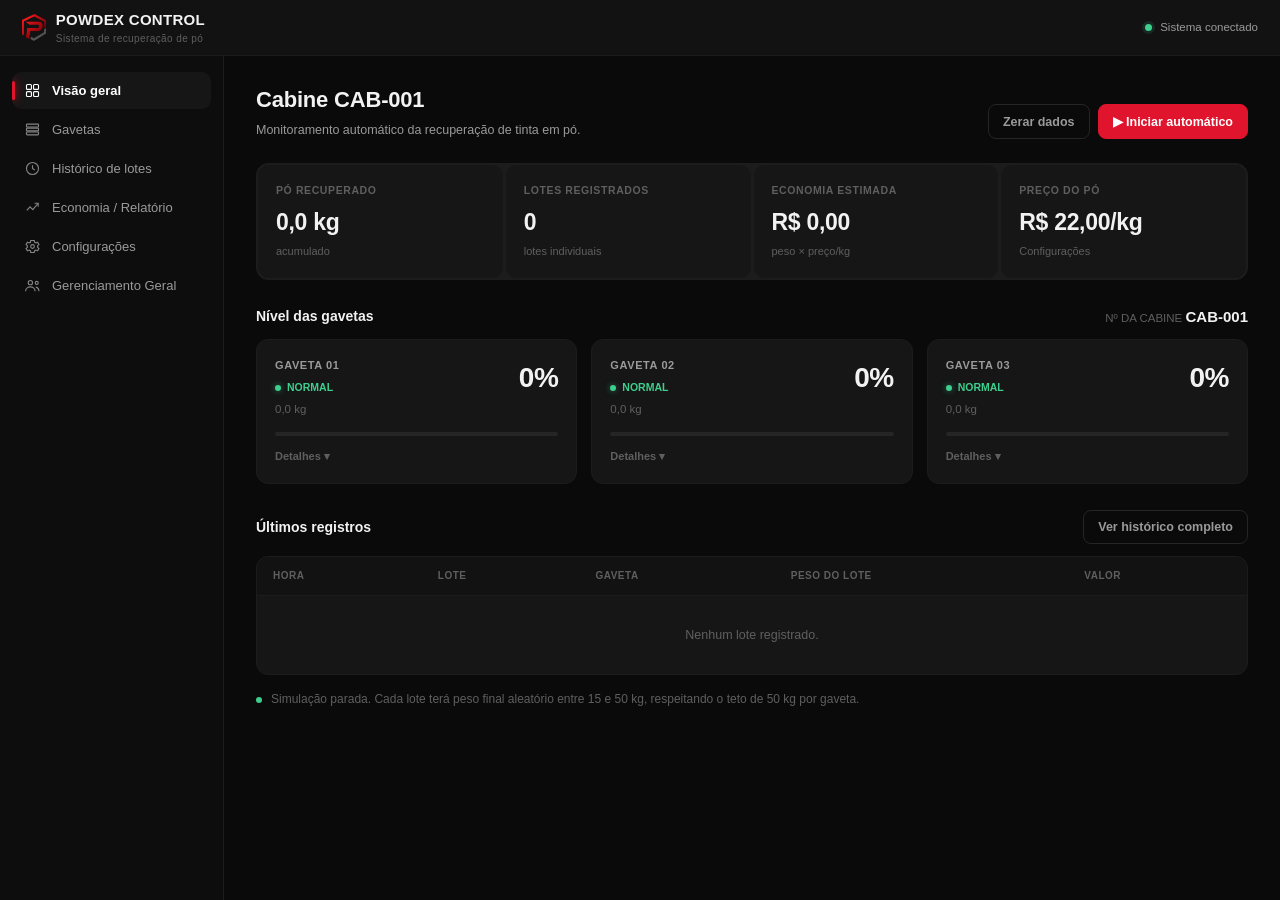
==== index.html @ 7887652e "index.html" ====
<!doctype html>
<html lang="pt-BR">
<head>
<meta charset="utf-8">
<meta name="viewport" content="width=device-width,initial-scale=1,maximum-scale=1">
<title>POWDEX CONTROL</title>
<link rel="icon" type="image/png" href="[data-uri]">
<style>
:root{
  --bg:#0a0a0a;
  --bg-elev:#121212;
  --surface:#161616;
  --surface-hover:#1e1e1e;
  --sidebar:#0d0d0d;
  --border:#252525;
  --border-soft:#1c1c1c;
  --text:#f2f2f2;
  --text-dim:#9a9a9a;
  --text-faint:#5f5f5f;
  --red:#e0142c;
  --red-soft:#3a1015;
  --green:#3ecf8e;
  --yellow:#d9a748;
  --radius:12px;
  --radius-sm:8px;
  --font:"Inter",-apple-system,BlinkMacSystemFont,"SF Pro Text","Segoe UI",Roboto,Arial,sans-serif;
}
*{box-sizing:border-box}
html{-webkit-text-size-adjust:100%}
body{margin:0;background:var(--bg);color:var(--text);font-family:var(--font);font-size:14px;line-height:1.45;-webkit-font-smoothing:antialiased}
.app{min-height:100vh}

/* Topbar */
.topbar{height:56px;background:var(--bg-elev);border-bottom:1px solid var(--border-soft);display:flex;align-items:center;justify-content:space-between;padding:0 22px;position:sticky;top:0;z-index:30}
.brandwrap{display:flex;align-items:center;gap:10px}
.hamburger{display:none;width:34px;height:34px;border-radius:8px;border:1px solid var(--border);background:transparent;color:var(--text-dim);align-items:center;justify-content:center;cursor:pointer;flex:none}
.hamburger svg{width:17px;height:17px}
.logo{height:27px;width:auto;display:block;flex:none}
.brand{font-weight:700;font-size:15px;letter-spacing:.3px;color:var(--text)}
.brand b{font-weight:800}
.brand small{display:block;font-size:10px;font-weight:500;color:var(--text-faint);letter-spacing:.4px;margin-top:1px}
.online{font-size:11.5px;color:var(--text-dim);display:flex;gap:8px;align-items:center}
.dot{width:7px;height:7px;background:var(--green);border-radius:50%;box-shadow:0 0 0 3px rgba(62,207,142,.12)}

/* Layout */
.layout{display:grid;grid-template-columns:224px 1fr;max-width:1520px;margin:auto;position:relative}
.sidebar{min-height:calc(100vh - 56px);background:var(--sidebar);border-right:1px solid var(--border-soft);padding:16px 12px;display:flex;flex-direction:column;gap:2px}
.navbtn{position:relative;overflow:hidden;display:flex;align-items:center;gap:11px;width:100%;border:0;background:none;text-align:left;color:var(--text-dim);padding:10px 12px;border-radius:9px;cursor:pointer;font-size:13px;font-weight:500;font-family:inherit;transition:background-color .18s ease,color .18s ease,box-shadow .25s ease}
.navbtn svg{width:17px;height:17px;flex:none;opacity:.85;transition:opacity .18s ease}
.navbtn:hover{background:var(--surface);color:var(--text);box-shadow:inset 0 0 0 1px rgba(255,255,255,.04)}
.navbtn:hover svg{opacity:1}
.navbtn:active{transform:scale(.985)}
.navbtn.active{background:var(--surface);color:#fff;font-weight:650}
.navbtn.active svg{opacity:1}
.navbtn.active::before{content:"";position:absolute;left:0;top:9px;bottom:9px;width:3px;border-radius:2px;background:var(--red);box-shadow:0 0 8px 1px rgba(224,20,44,.6);animation:navLineIn .25s ease}
@keyframes navLineIn{from{transform:scaleY(0);opacity:0}to{transform:scaleY(1);opacity:1}}
.navlabel{white-space:nowrap}
.sidebar-backdrop{display:none;position:fixed;inset:0;background:rgba(0,0,0,.55);z-index:24}

.main{padding:28px 32px 60px;min-width:0}
.page{display:none}
.page.active{display:block;animation:pageIn .22s ease}
@keyframes pageIn{from{opacity:0;transform:translateY(5px)}to{opacity:1;transform:translateY(0)}}
@media(prefers-reduced-motion:reduce){.page.active{animation:none}}

/* Page head */
.head{display:flex;justify-content:space-between;align-items:flex-end;gap:16px;margin-bottom:24px}
.head h1{margin:0;font-size:22px;font-weight:700;letter-spacing:-.2px}
.head p{margin:5px 0 0;color:var(--text-dim);font-size:12.5px}
.actions{display:flex;gap:8px;flex:none}
.btn{position:relative;overflow:hidden;border:1px solid var(--border);background:transparent;border-radius:8px;padding:9px 14px;cursor:pointer;font-weight:600;font-size:12.5px;color:var(--text-dim);font-family:inherit;transition:border-color .18s ease,color .18s ease,background .18s ease,box-shadow .25s ease,transform .12s ease}
.btn:hover{border-color:#3a3a3a;color:var(--text);background:var(--surface-hover);box-shadow:0 0 0 1px rgba(255,255,255,.05),0 4px 16px -6px rgba(0,0,0,.5)}
.btn:active{transform:scale(.965)}
.btn.primary{background:var(--red);border-color:var(--red);color:#fff}
.btn.primary:hover{background:#c81127;border-color:#c81127;box-shadow:0 0 0 1px rgba(224,20,44,.3),0 0 24px -6px rgba(224,20,44,.65)}
.btn.primary:active{box-shadow:0 0 0 1px rgba(224,20,44,.4),0 0 14px -4px rgba(224,20,44,.8)}
.btn.red{background:transparent;border-color:var(--red);color:var(--red)}
.btn.red:hover{background:var(--red-soft);box-shadow:0 0 0 1px rgba(224,20,44,.25),0 0 20px -8px rgba(224,20,44,.5)}
.btn.green{border-color:var(--border);color:var(--text-dim)}
.ripple{position:absolute;border-radius:50%;background:currentColor;opacity:.16;transform:scale(0);animation:rippleAnim .55s ease-out forwards;pointer-events:none}
@keyframes rippleAnim{to{transform:scale(2.8);opacity:0}}
@media(prefers-reduced-motion:reduce){.ripple{display:none}.btn,.navbtn{transition:none}}

/* KPI grid */
.grid{display:grid;grid-template-columns:repeat(4,1fr);gap:1px;background:var(--border-soft);border:1px solid var(--border-soft);border-radius:var(--radius);overflow:hidden}
.card{background:var(--surface)}
.kpi{padding:18px 20px}
.kpi .label{font-size:10.5px;text-transform:uppercase;letter-spacing:.6px;font-weight:650;color:var(--text-faint)}
.kpi .value{font-size:23px;font-weight:700;margin-top:8px;letter-spacing:-.3px}
.kpi .small{font-size:11px;color:var(--text-faint);margin-top:4px}

.card{border:1px solid var(--border-soft);border-radius:var(--radius);padding:18px}

.section{margin-top:26px}
.section-title{display:flex;justify-content:space-between;align-items:center;margin-bottom:12px;gap:10px}
.section-title h2{margin:0;font-size:14px;font-weight:650;color:var(--text)}
.badge{font-size:10px;padding:4px 9px;border-radius:20px;font-weight:650;border:1px solid var(--border);color:var(--text-dim);letter-spacing:.3px}
.badge.warn{border-color:rgba(217,167,72,.35);color:var(--yellow)}
.badge.red{border-color:rgba(224,20,44,.4);color:var(--red)}

/* Drawers */
.drawers{display:grid;grid-template-columns:repeat(3,1fr);gap:14px}
.drawer{padding:18px;cursor:default}
.drawer .top{display:flex;justify-content:space-between;align-items:flex-start}
.drawer-id{font-weight:650;color:var(--text-dim);font-size:11px;letter-spacing:.6px;text-transform:uppercase}
.drawer-status{font-size:10.5px;font-weight:650;margin-top:6px;display:flex;align-items:center;gap:6px;transition:color .5s ease}
.drawer-status .sdot{width:6px;height:6px;border-radius:50%;transition:background-color .5s ease,box-shadow .5s ease}
.normal{color:var(--green)}.normal .sdot{background:var(--green);box-shadow:0 0 6px 0 rgba(62,207,142,.5)}
.attention{color:var(--yellow)}.attention .sdot{background:var(--yellow);box-shadow:0 0 6px 0 rgba(217,167,72,.5)}
.full{color:var(--red)}.full .sdot{background:var(--red);box-shadow:0 0 6px 0 rgba(224,20,44,.5)}
.percent{font-weight:700;font-size:28px;letter-spacing:-.5px;transition:color .5s ease}
.weightline{font-size:11.5px;color:var(--text-faint);margin-top:2px}
.bar{height:4px;background:var(--border);border-radius:99px;overflow:hidden;margin:14px 0 2px}
.fill{height:100%;border-radius:99px;transition:width 1.05s cubic-bezier(.22,1,.36,1),background-color .6s ease}
.fill.normal{background:var(--green)}.fill.attention{background:var(--yellow)}.fill.full{background:var(--red)}
.drawer-toggle{margin-top:12px;background:none;border:0;color:var(--text-faint);font-size:11px;font-weight:600;cursor:pointer;padding:0;font-family:inherit}
.drawer-toggle:hover{color:var(--text-dim)}
.meta{display:grid;grid-template-columns:1fr 1fr;gap:12px;border-top:1px solid var(--border-soft);padding-top:13px;margin-top:13px}
.drawer:not(.detail) .meta{display:none}
.drawer:not(.detail).expanded .meta{display:grid}
.drawer.detail .drawer-toggle{display:none}
.meta small{font-size:10px;text-transform:uppercase;letter-spacing:.4px;color:var(--text-faint)}
.meta b{display:block;font-size:13px;margin-top:4px;font-weight:600;color:var(--text)}
.lot{font-family:ui-monospace,SFMono-Regular,Menlo,monospace;color:var(--text-dim);font-size:11px}

/* Table */
.table-card{padding:0;overflow:hidden}
.table-wrap{overflow:auto}
table{width:100%;border-collapse:collapse;font-size:12.5px}
th,td{text-align:left;padding:12px 16px;border-bottom:1px solid var(--border-soft);white-space:nowrap}
th{background:var(--bg-elev);color:var(--text-faint);font-size:10px;text-transform:uppercase;letter-spacing:.5px;font-weight:650}
tr:last-child td{border-bottom:0}
tbody tr:hover td{background:var(--surface-hover)}
.empty{text-align:center;color:var(--text-faint);padding:30px}
tbody.table-refresh{animation:tableFade .3s ease}
@keyframes tableFade{from{opacity:.35}to{opacity:1}}
@media(prefers-reduced-motion:reduce){tbody.table-refresh{animation:none}}

/* Forms */
.formgrid{display:grid;grid-template-columns:repeat(2,1fr);gap:14px}
.field label{display:block;font-size:10.5px;text-transform:uppercase;letter-spacing:.4px;font-weight:650;color:var(--text-faint)}
.field input,.field select{width:100%;margin-top:7px;border:1px solid var(--border);border-radius:8px;padding:10px 12px;background:var(--bg-elev);color:var(--text);outline:none;font-family:inherit;font-size:13px}
.field input:disabled{color:var(--text-faint)}
.field input:focus,.field select:focus{border-color:#4a4a4a}
.help{font-size:12px;color:var(--text-dim);line-height:1.6}

.fieldgroup{margin-bottom:22px}
.fieldgroup:last-child{margin-bottom:0}
.fieldgroup-title{font-size:10.5px;text-transform:uppercase;letter-spacing:.6px;font-weight:700;color:var(--text-faint);margin-bottom:12px}

.reportgrid{display:grid;grid-template-columns:1fr 1fr;gap:14px}
.report-big{font-size:30px;font-weight:750;color:var(--text);margin:6px 0;letter-spacing:-.5px}
.report-label{font-size:10.5px;text-transform:uppercase;letter-spacing:.5px;color:var(--text-faint);font-weight:650}
.report-row{display:flex;justify-content:space-between;padding:10px 0;border-bottom:1px solid var(--border-soft);font-size:12.5px;color:var(--text-dim)}
.report-row:last-child{border-bottom:0}
.report-row strong{font-size:13px;color:var(--text);font-weight:600}

.live{margin-top:16px;display:flex;gap:9px;align-items:center;font-size:12px;color:var(--text-faint)}
.pulse{width:6px;height:6px;border-radius:50%;background:var(--green);animation:pulse 1.1s infinite;flex:none}
@keyframes pulse{50%{opacity:.3;transform:scale(.7)}}
.note{font-size:11.5px;color:var(--text-faint);margin-top:14px;line-height:1.6}
.cabinfo{font-size:11.5px;color:var(--text-faint)}
.cabinfo b{font-size:15px;color:var(--text);font-weight:650}

.toast{position:fixed;right:20px;bottom:20px;background:var(--surface);border:1px solid var(--border);border-left:3px solid var(--red);color:var(--text);padding:12px 16px;border-radius:9px;font-size:12.5px;box-shadow:0 8px 30px rgba(0,0,0,.4);z-index:60;max-width:320px;opacity:0;transform:translateY(10px) scale(.97);pointer-events:none;transition:opacity .25s ease,transform .25s cubic-bezier(.22,1,.36,1)}
.toast.show{opacity:1;transform:translateY(0) scale(1);pointer-events:auto}

/* Responsive */
@media(max-width:1000px){
  .layout{grid-template-columns:0 1fr}
  .hamburger{display:flex}
  .sidebar{position:fixed;top:56px;left:0;bottom:0;width:224px;transform:translateX(-100%);transition:transform .22s ease;z-index:25;box-shadow:0 0 40px rgba(0,0,0,.5)}
  body.sidebar-expanded .sidebar{transform:translateX(0)}
  body.sidebar-expanded .sidebar-backdrop{display:block}
  .grid{grid-template-columns:repeat(2,1fr)}
  .drawers,.reportgrid{grid-template-columns:1fr}
  .formgrid{grid-template-columns:1fr}
}
@media(max-width:600px){
  .topbar{padding:0 14px}
  .online{display:none}
  .main{padding:18px 16px 48px}
  .head{flex-direction:column;align-items:flex-start;gap:10px}
  .actions{width:100%}
  .actions .btn{flex:1}
  th,td{padding:10px 12px}
}
</style>
</head>
<body>
<div class="app">
<header class="topbar">
  <div class="brandwrap">
    <button class="hamburger" onclick="document.body.classList.toggle('sidebar-expanded')" aria-label="Menu">
      <svg viewBox="0 0 24 24" fill="none" stroke="currentColor" stroke-width="1.8" stroke-linecap="round"><path d="M3 6h18M3 12h18M3 18h18"/></svg>
    </button>
    <img class="logo" src="[data-uri]" alt="POWDEX">
    <div class="brand"><b>POWDEX</b> CONTROL<small>Sistema de recuperação de pó</small></div>
  </div>
  <div class="online"><span class="dot"></span>Sistema conectado</div>
</header>
<div class="layout">
<div class="sidebar-backdrop" onclick="document.body.classList.remove('sidebar-expanded')"></div>
<aside class="sidebar">
<button class="navbtn active" data-page="overview"><svg viewBox="0 0 24 24" fill="none" stroke="currentColor" stroke-width="1.6"><rect x="3.5" y="3.5" width="7" height="7" rx="1.4"/><rect x="13.5" y="3.5" width="7" height="7" rx="1.4"/><rect x="3.5" y="13.5" width="7" height="7" rx="1.4"/><rect x="13.5" y="13.5" width="7" height="7" rx="1.4"/></svg><span class="navlabel">Visão geral</span></button>
<button class="navbtn" data-page="drawers"><svg viewBox="0 0 24 24" fill="none" stroke="currentColor" stroke-width="1.6"><rect x="3.5" y="4.5" width="17" height="4" rx="1"/><rect x="3.5" y="10" width="17" height="4" rx="1"/><rect x="3.5" y="15.5" width="17" height="4" rx="1"/></svg><span class="navlabel">Gavetas</span></button>
<button class="navbtn" data-page="history"><svg viewBox="0 0 24 24" fill="none" stroke="currentColor" stroke-width="1.6"><circle cx="12" cy="12" r="8.5"/><path d="M12 7.5V12l3.2 2"/></svg><span class="navlabel">Histórico de lotes</span></button>
<button class="navbtn" data-page="economy"><svg viewBox="0 0 24 24" fill="none" stroke="currentColor" stroke-width="1.6"><path d="M4 16l4.5-5 4 4L20 6"/><path d="M15 6h5v5"/></svg><span class="navlabel">Economia / Relatório</span></button>
<button class="navbtn" data-page="settings"><svg viewBox="0 0 24 24" fill="none" stroke="currentColor" stroke-width="1.6"><circle cx="12" cy="12" r="2.6"/><path d="M19.2 13.2a7.2 7.2 0 000-2.4l1.9-1.4-1.9-3.3-2.3.9a7.4 7.4 0 00-2.1-1.2L14.5 3.5h-5l-.3 2.3a7.4 7.4 0 00-2.1 1.2l-2.3-.9-1.9 3.3 1.9 1.4a7.2 7.2 0 000 2.4l-1.9 1.4 1.9 3.3 2.3-.9c.6.5 1.3.9 2.1 1.2l.3 2.3h5l.3-2.3c.8-.3 1.5-.7 2.1-1.2l2.3.9 1.9-3.3z"/></svg><span class="navlabel">Configurações</span></button>
<button class="navbtn" data-page="management"><svg viewBox="0 0 24 24" fill="none" stroke="currentColor" stroke-width="1.6"><circle cx="9" cy="8" r="3"/><path d="M2.3 20c0-3.4 3-6 6.7-6s6.7 2.6 6.7 6"/><circle cx="18" cy="8.3" r="2.1"/><path d="M16.7 14.3c2.5.5 4.3 2.6 4.3 5.7"/></svg><span class="navlabel">Gerenciamento Geral</span></button>
</aside>
<main class="main">

<section id="overview" class="page active">
<div class="head"><div><h1>Cabine <span id="cabineTitle">CAB-001</span></h1><p>Monitoramento automático da recuperação de tinta em pó.</p></div><div class="actions"><button class="btn" id="resetBtn">Zerar dados</button><button class="btn primary" id="runBtn">▶ Iniciar automático</button></div></div>
<div class="grid">
<div class="card kpi"><div class="label">Pó recuperado</div><div class="value" id="kTotal">0,0 kg</div><div class="small">acumulado</div></div>
<div class="card kpi"><div class="label">Lotes registrados</div><div class="value" id="kLots">0</div><div class="small">lotes individuais</div></div>
<div class="card kpi"><div class="label">Economia estimada</div><div class="value" id="kMoney">R$ 0,00</div><div class="small">peso × preço/kg</div></div>
<div class="card kpi"><div class="label">Preço do pó</div><div class="value" id="kPrice">R$ 22,00/kg</div><div class="small">Configurações</div></div>
</div>
<div class="section"><div class="section-title"><h2>Nível das gavetas</h2><div class="cabinfo">Nº DA CABINE <b id="cabInfo">CAB-001</b></div></div><div id="overviewDrawers" class="drawers"></div></div>
<div class="section"><div class="section-title"><h2>Últimos registros</h2><button class="btn" onclick="showPage('history')">Ver histórico completo</button></div><div class="card table-card"><div class="table-wrap"><table><thead><tr><th>Hora</th><th>Lote</th><th>Gaveta</th><th>Peso do lote</th><th>Valor</th></tr></thead><tbody id="overviewHistory"></tbody></table></div></div></div>
<div class="live"><span class="pulse"></span><span id="liveText">Simulação parada. Cada lote terá peso final aleatório entre 15 e 50 kg, respeitando o teto de 50 kg por gaveta.</span></div>
</section>

<section id="drawers" class="page">
<div class="head"><div><h1>Gavetas</h1><p>Controle individual do peso, ocupação e último lote de cada gaveta.</p></div><button class="btn primary" id="manualBtn">+ Registrar lote manual</button></div>
<div id="fullDrawers" class="drawers"></div>
<div class="card section"><div class="section-title"><h2>Regra da simulação</h2><span class="badge">LIMITE 50 KG</span></div><p class="help">Quando o modo automático está ligado, cada gaveta recebe pequenas entradas de pó até atingir um peso final sorteado aleatoriamente entre <b>15 e 50 kg</b>. Ao atingir esse peso, o sistema fecha o lote, grava o peso real daquele lote, atribui um número único e reinicia a gaveta para uma nova coleta.</p></div>
</section>

<section id="history" class="page">
<div class="head"><div><h1>Histórico de lotes</h1><p>Registro individual de tudo que foi coletado.</p></div><div class="actions"><button class="btn green" id="csvBtn">⇩ Exportar CSV</button><button class="btn" id="clearHistory">Limpar histórico</button></div></div>
<div class="grid"><div class="card kpi"><div class="label">Peso total</div><div class="value" id="hKg">0 kg</div></div><div class="card kpi"><div class="label">Quantidade de lotes</div><div class="value" id="hLots">0</div></div><div class="card kpi"><div class="label">Peso médio/lote</div><div class="value" id="hAvg">0 kg</div></div><div class="card kpi"><div class="label">Valor recuperado</div><div class="value" id="hValue">R$ 0</div></div></div>
<div class="card table-card section"><div class="table-wrap"><table><thead><tr><th>Data/hora</th><th>Lote individual</th><th>Cabine</th><th>Gaveta</th><th>Peso</th><th>Preço/kg</th><th>Economia</th></tr></thead><tbody id="historyTable"></tbody></table></div></div>
</section>

<section id="economy" class="page">
<div class="head"><div><h1>Economia e relatório</h1><p>O sistema calcula automaticamente o valor do pó recuperado.</p></div><button class="btn green" id="reportCsv">⇩ Exportar relatório</button></div>
<div class="reportgrid">
<div class="card"><div class="report-label">Economia total estimada</div><div class="report-big" id="rMoney">R$ 0,00</div><div class="help">Cálculo: <b>kg recuperados × preço por kg</b>.</div></div>
<div class="card"><div class="report-label">Pó recuperado</div><div class="report-big" id="rKg">0,0 kg</div><div class="help">Preço utilizado: <b id="rPrice">R$ 22,00/kg</b></div></div>
</div>
<div class="card section"><div class="section-title"><h2>Resumo por gaveta</h2></div><div id="drawerReport"></div></div>
<div class="card section"><div class="section-title"><h2>Resumo geral</h2></div><div id="generalReport"></div></div>
</section>


<section id="management" class="page">
<div class="head">
  <div><h1>Gerenciamento Geral</h1><p>Acesso restrito à gerência — rastreabilidade de operadores, turnos, cabines e gavetas.</p></div>
  <div class="actions"><button class="btn" id="logoutManager">Sair do gerenciamento</button></div>
</div>

<div id="managerLogin" class="card" style="max-width:460px;margin:30px auto">
  <div class="section-title"><h2>Acesso da Gerência</h2><span class="badge">RESTRITO</span></div>
  <p class="help">Entre com as credenciais predefinidas para visualizar os dados gerenciais.</p>
  <div class="formgrid" style="margin-top:14px">
    <div class="field"><label>Usuário</label><input id="managerUser" value="GERENCIA"></div>
    <div class="field"><label>Senha</label><input id="managerPass" type="password" placeholder="Digite a senha"></div>
  </div>
  <button class="btn primary" id="managerLoginBtn" style="margin-top:14px;width:100%">Entrar</button>
  <div id="loginError" class="help" style="color:var(--red);margin-top:10px;display:none">Usuário ou senha incorretos.</div>
  <p class="note">Demonstração: usuário <b>GERENCIA</b> e senha <b>POWDEX2026</b>. Em uma implantação real, o login deverá ser validado por servidor.</p>
</div>

<div id="managerPanel" style="display:none">
  <div class="grid">
    <div class="card kpi"><div class="label">Cabines</div><div class="value" id="mCabines">1</div><div class="small">cadastrada(s)</div></div>
    <div class="card kpi"><div class="label">Gavetas monitoradas</div><div class="value">3</div><div class="small">CAB-001</div></div>
    <div class="card kpi"><div class="label">Operadores</div><div class="value" id="mOperators">0</div><div class="small">com registros</div></div>
    <div class="card kpi"><div class="label">Economia acumulada</div><div class="value" id="mEconomy">R$ 0,00</div><div class="small">histórico completo</div></div>
  </div>

  <div class="section reportgrid">
    <div class="card">
      <div class="section-title"><h2>Turno atual</h2><span class="badge" id="currentShiftBadge">—</span></div>
      <div class="report-row"><span>Operador responsável</span><strong id="currentOperator">Não informado</strong></div>
      <div class="report-row"><span>Horário do turno</span><strong id="currentShiftTime">—</strong></div>
      <div class="report-row"><span>Cabine</span><strong id="currentCabin">CAB-001</strong></div>
      <div class="report-row"><span>Gavetas</span><strong>01 / 02 / 03</strong></div>
      <div style="margin-top:14px" class="formgrid">
        <div class="field"><label>Operador do turno</label><input id="operatorInput" placeholder="Ex.: João"></div>
        <div class="field"><label>Turno</label><select id="shiftInput"><option value="1º Turno">1º Turno — 06:00–14:00</option><option value="2º Turno">2º Turno — 14:00–22:00</option><option value="3º Turno">3º Turno — 22:00–06:00</option></select></div>
      </div>
      <button class="btn primary" id="startShift" style="margin-top:14px">Abrir / atualizar turno</button>
    </div>

    <div class="card">
      <div class="section-title"><h2>Resumo por cabine</h2><span class="badge">TEMPO REAL</span></div>
      <div class="report-row"><span>CAB-001</span><strong id="cabWeight">0,0 kg</strong></div>
      <div class="report-row"><span>Lotes registrados</span><strong id="cabLots">0</strong></div>
      <div class="report-row"><span>Economia estimada</span><strong id="cabMoney">R$ 0,00</strong></div>
      <div class="report-row"><span>Último lote</span><strong class="lot" id="cabLastLot">—</strong></div>
    </div>
  </div>

  <div class="card section">
    <div class="section-title"><h2>Controle de turnos e rastreabilidade</h2><span class="badge">AUDITORIA</span></div>
    <div class="table-wrap"><table><thead><tr><th>Data</th><th>Turno</th><th>Operador</th><th>Cabine</th><th>Início</th><th>Fim</th><th>Kg no turno</th></tr></thead>
    <tbody id="shiftTable"></tbody></table></div>
  </div>

  <div class="card section">
    <div class="section-title"><h2>Rastreabilidade por lote</h2><span class="badge">LOTE → OPERADOR</span></div>
    <div class="table-wrap"><table><thead><tr><th>Lote</th><th>Data/hora</th><th>Cabine</th><th>Gaveta</th><th>Operador</th><th>Turno</th><th>Peso</th><th>Valor</th></tr></thead>
    <tbody id="traceTable"></tbody></table></div>
  </div>

  <div class="card section">
    <div class="section-title"><h2>Relatório de produtividade por operador</h2><button class="btn green" id="managerCsv">⇩ Exportar relatório</button></div>
    <div class="table-wrap"><table><thead><tr><th>Operador</th><th>Lotes</th><th>Kg recuperados</th><th>Economia</th></tr></thead>
    <tbody id="operatorTable"></tbody></table></div>
  </div>

  <div class="card section">
    <div class="section-title"><h2>Linha do tempo da operação</h2></div>
    <div id="timeline" class="help"></div>
  </div>
</div>
</section>

<section id="settings" class="page">
<div class="head"><div><h1>Configurações</h1><p>Parâmetros usados nos registros e nos cálculos.</p></div><button class="btn primary" id="saveSettings">Salvar configurações</button></div>
<div class="card">
  <div class="fieldgroup"><div class="fieldgroup-title">Cabine</div><div class="formgrid"><div class="field"><label>Número da cabine</label><input id="setCab" value="CAB-001"></div></div></div>
  <div class="fieldgroup"><div class="fieldgroup-title">Valores</div><div class="formgrid"><div class="field"><label>Preço do pó por kg (R$)</label><input id="setPrice" type="number" min="0" step=".01" value="22"></div></div></div>
  <div class="fieldgroup"><div class="fieldgroup-title">Limites do sistema</div><div class="formgrid"><div class="field"><label>Teto máximo da gaveta (kg)</label><input value="50" disabled></div><div class="field"><label>Faixa aleatória dos lotes</label><input value="15 a 50 kg" disabled></div></div></div>
  <p class="help" style="margin-top:6px">O teto de <b>50 kg</b> é fixo. A cada lote concluído, o peso final é sorteado entre <b>15 e 50 kg</b>. O preço/kg pode ser alterado a qualquer momento e o relatório passa a usar o novo valor.</p>
</div>
<div class="card section"><div class="section-title"><h2>Exemplo de cálculo</h2></div><div class="report-row"><span>Se uma gaveta tiver 37,5 kg</span><strong id="example">37,5 × R$ 22,00 = R$ 825,00</strong></div></div>
</section>

</main>
</div>
</div>
<div id="toast" class="toast"></div>

<script>
const KEY="powdex-control-v2";
const DEFAULT={cab:"CAB-001",price:22,max:50,seq:1,running:false,managerLogged:false,currentShift:null,shiftHistory:[],drawers:[
{id:1,weight:0,target:null,lots:0,total:0,lastLot:"—"},
{id:2,weight:0,target:null,lots:0,total:0,lastLot:"—"},
{id:3,weight:0,target:null,lots:0,total:0,lastLot:"—"}],history:[]};
let s=JSON.parse(localStorage.getItem(KEY)||"null")||structuredClone(DEFAULT);
s.currentShift=s.currentShift||null;s.shiftHistory=s.shiftHistory||[];s.managerLogged=false;
let timer=null;
function save(){localStorage.setItem(KEY,JSON.stringify(s))}
function fmt(n){return Number(n).toLocaleString("pt-BR",{minimumFractionDigits:1,maximumFractionDigits:1})}
function money(n){return Number(n).toLocaleString("pt-BR",{style:"currency",currency:"BRL"})}
function pad(n){return String(n).padStart(4,"0")}
function status(w){return w>=49.9?"CHEIA":w>=30?"ATENÇÃO":"NORMAL"}
function cls(st){return st==="NORMAL"?"normal":st==="ATENÇÃO"?"attention":"full"}
function card(d,detail){
 const st=status(d.weight), c=cls(st), pct=Math.min(100,d.weight/s.max*100);
 const meta=`<div class="meta"><div><small>PESO ATUAL</small><b>${fmt(d.weight)} kg / 50 kg</b></div><div><small>ÚLTIMO LOTE</small><b class="lot">${d.lastLot}</b></div><div><small>LOTES DA GAVETA</small><b>${d.lots}</b></div><div><small>TOTAL HISTÓRICO</small><b>${fmt(d.total)} kg</b></div></div>`;
 const toggle=detail?"":`<button class="drawer-toggle" onclick="this.closest('.drawer').classList.toggle('expanded')">Detalhes ▾</button>`;
 return `<div class="card drawer${detail?" detail":""}" data-id="${d.id}"><div class="top"><div><div class="drawer-id">GAVETA ${String(d.id).padStart(2,"0")}</div><div class="drawer-status ${c}"><span class="sdot"></span>${st}</div></div><div class="percent">${Math.round(pct)}%</div></div><div class="weightline">${fmt(d.weight)} kg</div><div class="bar"><div class="fill ${c}" style="width:${pct}%"></div></div>${toggle}${meta}</div>`
}
function renderDrawers(containerId,detail){
 const el=document.getElementById(containerId);
 if(el.children.length!==s.drawers.length){el.innerHTML=s.drawers.map(d=>card(d,detail)).join("");return}
 s.drawers.forEach(d=>{
  const wrap=el.querySelector(`.drawer[data-id="${d.id}"]`);
  if(!wrap)return;
  const st=status(d.weight), c=cls(st), pct=Math.min(100,d.weight/s.max*100);
  const statusEl=wrap.querySelector(".drawer-status");
  statusEl.className="drawer-status "+c;statusEl.innerHTML=`<span class="sdot"></span>${st}`;
  wrap.querySelector(".percent").textContent=Math.round(pct)+"%";
  wrap.querySelector(".weightline").textContent=fmt(d.weight)+" kg";
  const fillEl=wrap.querySelector(".fill");
  fillEl.className="fill "+c;fillEl.style.width=pct+"%";
  const metaBs=wrap.querySelectorAll(".meta b");
  if(metaBs.length===4){metaBs[0].textContent=fmt(d.weight)+" kg / 50 kg";metaBs[1].textContent=d.lastLot;metaBs[2].textContent=d.lots;metaBs[3].textContent=fmt(d.total)+" kg"}
 });
}
function refreshFade(el){if(!el)return;el.classList.remove("table-refresh");void el.offsetWidth;el.classList.add("table-refresh")}

function render(){
 document.getElementById("cabineTitle").textContent=s.cab;document.getElementById("cabInfo").textContent=s.cab;
 const total=s.history.reduce((a,x)=>a+x.kg,0), lots=s.history.length, value=total*s.price;
 document.getElementById("kTotal").textContent=fmt(total)+" kg";document.getElementById("kLots").textContent=lots;
 document.getElementById("kMoney").textContent=money(value);document.getElementById("kPrice").textContent=money(s.price)+"/kg";
 renderDrawers("overviewDrawers",false);renderDrawers("fullDrawers",true);
 document.getElementById("setCab").value=s.cab;document.getElementById("setPrice").value=s.price;
 const overviewHistoryEl=document.getElementById("overviewHistory");
 overviewHistoryEl.innerHTML=s.history.slice(0,8).map(x=>`<tr><td>${x.time}</td><td class="lot">${x.lot}</td><td>Gaveta ${String(x.drawer).padStart(2,"0")}</td><td><b>${fmt(x.kg)} kg</b></td><td>${money(x.kg*s.price)}</td></tr>`).join("")||`<tr><td colspan="5" class="empty">Nenhum lote registrado.</td></tr>`;
 refreshFade(overviewHistoryEl);
 const historyTableEl=document.getElementById("historyTable");
 historyTableEl.innerHTML=s.history.map(x=>`<tr><td>${x.time}</td><td class="lot">${x.lot}</td><td>${x.cab}</td><td>Gaveta ${String(x.drawer).padStart(2,"0")}</td><td><b>${fmt(x.kg)} kg</b></td><td>${money(s.price)}</td><td><b>${money(x.kg*s.price)}</b></td></tr>`).join("")||`<tr><td colspan="7" class="empty">Nenhum lote registrado.</td></tr>`;
 refreshFade(historyTableEl);
 document.getElementById("hKg").textContent=fmt(total)+" kg";document.getElementById("hLots").textContent=lots;
 document.getElementById("hAvg").textContent=fmt(lots?total/lots:0)+" kg";document.getElementById("hValue").textContent=money(value);
 document.getElementById("rMoney").textContent=money(value);document.getElementById("rKg").textContent=fmt(total)+" kg";document.getElementById("rPrice").textContent=money(s.price)+"/kg";
 document.getElementById("drawerReport").innerHTML=s.drawers.map(d=>`<div class="report-row"><span>Gaveta ${String(d.id).padStart(2,"0")} — ${d.lots} lote(s), ${fmt(d.total)} kg</span><strong>${money(d.total*s.price)}</strong></div>`).join("");
 document.getElementById("generalReport").innerHTML=`<div class="report-row"><span>Total de lotes registrados</span><strong>${lots}</strong></div><div class="report-row"><span>Peso total recuperado</span><strong>${fmt(total)} kg</strong></div><div class="report-row"><span>Preço atual por kg</span><strong>${money(s.price)}</strong></div><div class="report-row"><span><b>Economia total estimada</b></span><strong>${money(value)}</strong></div>`;
 document.getElementById("example").textContent=`37,5 × ${money(s.price)} = ${money(37.5*s.price)}`;
 document.getElementById("runBtn").textContent=s.running?"■ Parar automático":"▶ Iniciar automático";document.getElementById("runBtn").className=s.running?"btn red":"btn primary";
}

function managerRender(){
 const total=s.history.reduce((a,x)=>a+x.kg,0), value=total*s.price;
 const logged=!!s.managerLogged;
 document.getElementById("managerLogin").style.display=logged?"none":"block";
 document.getElementById("managerPanel").style.display=logged?"block":"none";
 if(!logged)return;
 const ops=[...new Set(s.history.map(x=>x.operator).filter(Boolean))];
 document.getElementById("mCabines").textContent=1;
 document.getElementById("mOperators").textContent=ops.length;
 document.getElementById("mEconomy").textContent=money(value);
 const sh=s.currentShift;
 document.getElementById("currentOperator").textContent=sh?.operator||"Não informado";
 document.getElementById("currentShiftBadge").textContent=sh?.shift||"SEM TURNO";
 document.getElementById("currentShiftTime").textContent=sh?.timeRange||"—";
 document.getElementById("currentCabin").textContent=s.cab;
 document.getElementById("operatorInput").value=sh?.operator||"";
 document.getElementById("shiftInput").value=sh?.shift||"1º Turno";
 document.getElementById("cabWeight").textContent=fmt(total)+" kg";
 document.getElementById("cabLots").textContent=s.history.length;
 document.getElementById("cabMoney").textContent=money(value);
 document.getElementById("cabLastLot").textContent=s.history[0]?.lot||"—";

 const shiftTableEl=document.getElementById("shiftTable");
 shiftTableEl.innerHTML=s.shiftHistory.slice().reverse().map(x=>`<tr><td>${x.date}</td><td>${x.shift}</td><td><b>${x.operator}</b></td><td>${x.cab}</td><td>${x.start}</td><td>${x.end||"Em andamento"}</td><td>${fmt(x.kg)} kg</td></tr>`).join("")||`<tr><td colspan="7" class="empty">Nenhum turno registrado.</td></tr>`;
 refreshFade(shiftTableEl);

 const traceTableEl=document.getElementById("traceTable");
 traceTableEl.innerHTML=s.history.map(x=>`<tr><td class="lot">${x.lot}</td><td>${x.time}</td><td>${x.cab}</td><td>Gaveta ${String(x.drawer).padStart(2,"0")}</td><td>${x.operator||"Não informado"}</td><td>${x.shift||"—"}</td><td>${fmt(x.kg)} kg</td><td>${money(x.kg*s.price)}</td></tr>`).join("")||`<tr><td colspan="8" class="empty">Nenhum lote registrado.</td></tr>`;
 refreshFade(traceTableEl);

 const map={};s.history.forEach(x=>{const op=x.operator||"Não informado";if(!map[op])map[op]={lots:0,kg:0};map[op].lots++;map[op].kg+=x.kg});
 const operatorTableEl=document.getElementById("operatorTable");
 operatorTableEl.innerHTML=Object.entries(map).sort((a,b)=>b[1].kg-a[1].kg).map(([op,v])=>`<tr><td><b>${op}</b></td><td>${v.lots}</td><td>${fmt(v.kg)} kg</td><td><b>${money(v.kg*s.price)}</b></td></tr>`).join("")||`<tr><td colspan="4" class="empty">Ainda não há produtividade registrada.</td></tr>`;
 refreshFade(operatorTableEl);

 const events=s.history.slice(0,20).map(x=>`<div style="padding:9px 0;border-bottom:1px solid var(--border-soft)"><b>${x.time}</b> — Lote <span class="lot">${x.lot}</span> fechado na Gaveta ${String(x.drawer).padStart(2,"0")}, ${fmt(x.kg)} kg, operador: <b>${x.operator||"Não informado"}</b>, ${x.shift||"sem turno"}.</div>`).join("");
 document.getElementById("timeline").innerHTML=events||"Nenhum evento registrado.";
}
function loginManager(){
 const u=document.getElementById("managerUser").value.trim().toUpperCase(),p=document.getElementById("managerPass").value;
 if(u==="GERENCIA"&&p==="POWDEX2026"){s.managerLogged=true;save();managerRender();toast("Acesso da gerência liberado.");}
 else document.getElementById("loginError").style.display="block";
}
function logoutManager(){s.managerLogged=false;save();managerRender();toast("Sessão da gerência encerrada.")}
function openShift(){
 const op=document.getElementById("operatorInput").value.trim()||"Operador não informado", sh=document.getElementById("shiftInput").value;
 const ranges={"1º Turno":"06:00–14:00","2º Turno":"14:00–22:00","3º Turno":"22:00–06:00"};
 const now=new Date(), date=now.toLocaleDateString("pt-BR"), start=now.toLocaleTimeString("pt-BR",{hour:"2-digit",minute:"2-digit",second:"2-digit"});
 if(s.currentShift){
   const old=s.currentShift;old.end=start;
   old.kg=s.history.filter(x=>x.operator===old.operator&&x.shift===old.shift&&x.time.startsWith(old.date)).reduce((a,x)=>a+x.kg,0);
   s.shiftHistory.push(old);
 }
 s.currentShift={date,shift:sh,operator:op,cab:s.cab,start,timeRange:ranges[sh]};
 save();managerRender();toast(`${sh} aberto para ${op}.`);
}

function showPage(id){document.querySelectorAll(".page").forEach(p=>p.classList.toggle("active",p.id===id));document.querySelectorAll(".navbtn").forEach(b=>b.classList.toggle("active",b.dataset.page===id));render();if(id==="management")managerRender()}
window.showPage=showPage;document.querySelectorAll(".navbtn").forEach(b=>b.onclick=()=>{showPage(b.dataset.page);document.body.classList.remove("sidebar-expanded")});
function toast(t){const x=document.getElementById("toast");x.textContent=t;x.classList.add("show");setTimeout(()=>x.classList.remove("show"),2500)}
function randomTarget(){return Math.floor(Math.random()*36)+15}
function createLot(d){
 const kg=Number(d.weight.toFixed(1)); if(kg<15)return;
 const now=new Date(), date=now.toLocaleDateString("pt-BR"), time=now.toLocaleTimeString("pt-BR");
 const lot="L"+now.toISOString().slice(0,10).replaceAll("-","")+"-"+pad(s.seq++);
 d.lastLot=lot;d.lots++;d.total+=kg;
 s.history.unshift({time:date+" "+time,lot,cab:s.cab,drawer:d.id,kg,operator:s.currentShift?.operator||"Não informado",shift:s.currentShift?.shift||"—"});
 d.weight=0;d.target=null;save();render();toast(`Lote ${lot} registrado — ${fmt(kg)} kg`);
}
function tick(){
 let candidates=s.drawers.filter(d=>d.weight<s.max);
 if(!candidates.length){stop();toast("Todas as gavetas chegaram ao limite de 50 kg.");return}
 const d=candidates[Math.floor(Math.random()*candidates.length)];
 if(!d.target)d.target=randomTarget();
 const remaining=d.target-d.weight;
 const inc=Math.min(remaining,+(Math.random()*2.8+.7).toFixed(1));
 d.weight=+(d.weight+inc).toFixed(1);
 if(d.weight>=d.target || d.weight>=s.max)createLot(d);else{save();render()}
 document.getElementById("liveText").textContent=`Coleta automática ativa — Gaveta ${String(d.id).padStart(2,"0")} em ${fmt(d.weight)} kg; alvo do lote: ${fmt(d.target)} kg.`;
}
function start(){if(timer)return;s.running=true;save();render();timer=setInterval(tick,1200)}
function stop(){clearInterval(timer);timer=null;s.running=false;save();render();document.getElementById("liveText").textContent="Simulação parada."}
document.getElementById("runBtn").onclick=()=>timer?stop():start();
document.getElementById("resetBtn").onclick=()=>{if(confirm("Zerar gavetas, lotes e relatório?")){s=structuredClone(DEFAULT);save();render();managerRender();toast("Dados zerados.")}};
document.getElementById("saveSettings").onclick=()=>{s.cab=document.getElementById("setCab").value.trim()||"CAB-001";s.price=Math.max(0,Number(document.getElementById("setPrice").value)||0);save();render();toast("Configurações salvas.")};
document.getElementById("setPrice").oninput=()=>{let p=Math.max(0,Number(document.getElementById("setPrice").value)||0);document.getElementById("example").textContent=`37,5 × ${money(p)} = ${money(37.5*p)}`};
document.getElementById("manualBtn").onclick=()=>{const d=s.drawers[Math.floor(Math.random()*s.drawers.length)];d.weight=randomTarget();createLot(d)};
document.getElementById("clearHistory").onclick=()=>{if(confirm("Apagar todo o histórico?")){s.history=[];s.drawers.forEach(d=>{d.lots=0;d.total=0;d.lastLot="—"});save();render();toast("Histórico apagado.")}};
function csv(){let rows=[["Data/hora","Lote","Cabine","Gaveta","Peso (kg)","Preço/kg (R$)","Economia (R$)"],...s.history.map(x=>[x.time,x.lot,x.cab,x.drawer,x.kg,s.price,(x.kg*s.price).toFixed(2)])];let txt="\uFEFF"+rows.map(r=>r.map(v=>`"${String(v).replaceAll('"','""')}"`).join(";")).join("\n");let a=document.createElement("a");a.href=URL.createObjectURL(new Blob([txt],{type:"text/csv;charset=utf-8"}));a.download="powdex_relatorio_lotes.csv";a.click();URL.revokeObjectURL(a.href)}
document.getElementById("csvBtn").onclick=csv;document.getElementById("reportCsv").onclick=csv;
document.getElementById("managerLoginBtn").onclick=loginManager;
document.getElementById("managerPass").onkeydown=e=>{if(e.key==="Enter")loginManager()};
document.getElementById("logoutManager").onclick=logoutManager;
document.getElementById("startShift").onclick=openShift;
document.getElementById("managerCsv").onclick=()=>{csv();toast("Relatório de lotes exportado.")};

function attachRipples(){
 const reduce=window.matchMedia("(prefers-reduced-motion: reduce)").matches;
 if(reduce)return;
 document.querySelectorAll(".btn, .navbtn").forEach(el=>{
  if(el.dataset.rippleBound)return;
  el.dataset.rippleBound="1";
  el.addEventListener("pointerdown",e=>{
   const rect=el.getBoundingClientRect();
   const size=Math.max(rect.width,rect.height)*1.1;
   const span=document.createElement("span");
   span.className="ripple";
   span.style.width=span.style.height=size+"px";
   span.style.left=(e.clientX-rect.left-size/2)+"px";
   span.style.top=(e.clientY-rect.top-size/2)+"px";
   el.appendChild(span);
   span.addEventListener("animationend",()=>span.remove());
  });
 });
}
attachRipples();

render();managerRender();if(s.running)start();
</script>
</body>
</html>
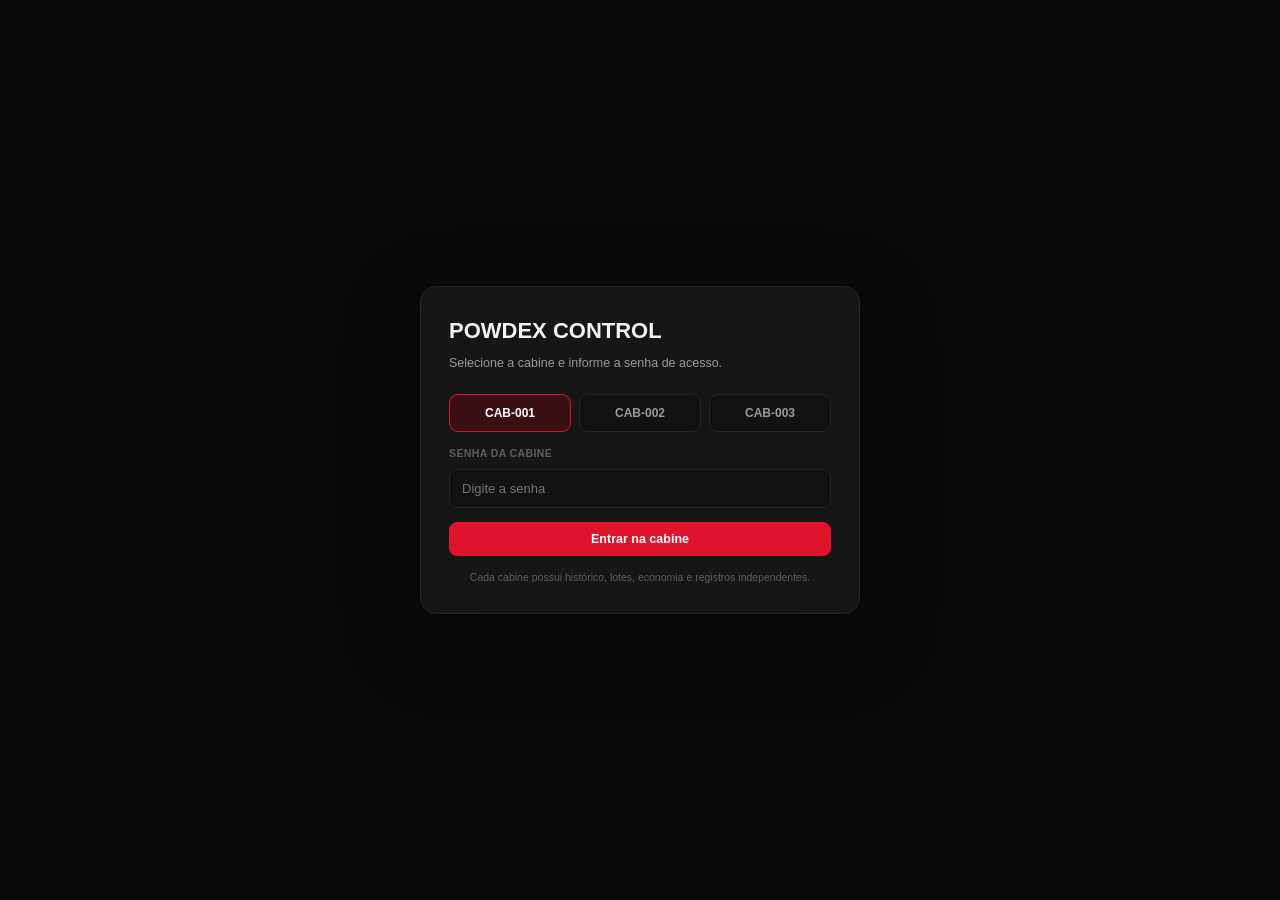
==== commit 7b6ec18e: "index.html" ====
--- a/index.html
+++ b/index.html
@@ -185,10 +185,37 @@
   .actions .btn{flex:1}
   th,td{padding:10px 12px}
 }
+
+/* Acesso por cabine */
+.cabin-login{position:fixed;inset:0;z-index:9999;display:flex;align-items:center;justify-content:center;background:var(--bg);padding:20px}
+.cabin-login.hidden{display:none}
+.cabin-login-card{width:min(440px,100%);background:var(--surface);border:1px solid var(--border);border-radius:16px;padding:28px;box-shadow:0 24px 80px rgba(0,0,0,.45)}
+.cabin-login-card h1{margin:0;font-size:22px}.cabin-login-card p{margin:7px 0 22px;color:var(--text-dim);font-size:12.5px}
+.cabin-options{display:grid;grid-template-columns:repeat(3,1fr);gap:8px;margin-bottom:14px}.cabin-option{border:1px solid var(--border);background:var(--bg-elev);color:var(--text-dim);border-radius:9px;padding:11px 8px;cursor:pointer;font-family:inherit;font-weight:700;font-size:12px}.cabin-option.active{border-color:var(--red);background:var(--red-soft);color:#fff}
+.cabin-login-card input{width:100%;margin-top:7px;border:1px solid var(--border);border-radius:8px;padding:11px 12px;background:var(--bg-elev);color:var(--text);outline:none;font-family:inherit;font-size:13px}
+.cabin-login-error{color:var(--red);font-size:12px;margin-top:9px;display:none}.cabin-login-hint{font-size:10.5px!important;color:var(--text-faint)!important;margin:14px 0 0!important;text-align:center}
+.app{display:none}.app.unlocked{display:block}
+.recovery-box{margin-top:4px}.recovery-note{margin-top:8px;font-size:11px;color:var(--text-faint)}
+@media(max-width:600px){.cabin-options{grid-template-columns:1fr}.cabin-login-card{padding:22px}}
 </style>
 </head>
 <body>
-<div class="app">
+<div id="cabinLogin" class="cabin-login">
+  <div class="cabin-login-card">
+    <h1>POWDEX CONTROL</h1>
+    <p>Selecione a cabine e informe a senha de acesso.</p>
+    <div class="cabin-options">
+      <button class="cabin-option active" data-cabin="CAB-001">CAB-001</button>
+      <button class="cabin-option" data-cabin="CAB-002">CAB-002</button>
+      <button class="cabin-option" data-cabin="CAB-003">CAB-003</button>
+    </div>
+    <div class="field"><label>Senha da cabine</label><input id="cabinPassword" type="password" placeholder="Digite a senha" autocomplete="off"></div>
+    <button class="btn primary" id="cabinLoginBtn" style="margin-top:14px;width:100%">Entrar na cabine</button>
+    <div id="cabinLoginError" class="cabin-login-error">Senha incorreta para esta cabine.</div>
+    <p class="cabin-login-hint">Cada cabine possui histórico, lotes, economia e registros independentes.</p>
+  </div>
+</div>
+<div id="app" class="app">
 <header class="topbar">
   <div class="brandwrap">
     <button class="hamburger" onclick="document.body.classList.toggle('sidebar-expanded')" aria-label="Menu">
@@ -197,13 +224,12 @@
     <img class="logo" src="[data-uri]" alt="POWDEX">
     <div class="brand"><b>POWDEX</b> CONTROL<small>Sistema de recuperação de pó</small></div>
   </div>
-  <div class="online"><span class="dot"></span>Sistema conectado</div>
+  <div class="online"><span class="dot"></span>Sistema conectado</div><button class="btn" id="switchCabinBtn" style="margin-left:12px">Trocar cabine</button>
 </header>
 <div class="layout">
 <div class="sidebar-backdrop" onclick="document.body.classList.remove('sidebar-expanded')"></div>
 <aside class="sidebar">
 <button class="navbtn active" data-page="overview"><svg viewBox="0 0 24 24" fill="none" stroke="currentColor" stroke-width="1.6"><rect x="3.5" y="3.5" width="7" height="7" rx="1.4"/><rect x="13.5" y="3.5" width="7" height="7" rx="1.4"/><rect x="3.5" y="13.5" width="7" height="7" rx="1.4"/><rect x="13.5" y="13.5" width="7" height="7" rx="1.4"/></svg><span class="navlabel">Visão geral</span></button>
-<button class="navbtn" data-page="drawers"><svg viewBox="0 0 24 24" fill="none" stroke="currentColor" stroke-width="1.6"><rect x="3.5" y="4.5" width="17" height="4" rx="1"/><rect x="3.5" y="10" width="17" height="4" rx="1"/><rect x="3.5" y="15.5" width="17" height="4" rx="1"/></svg><span class="navlabel">Gavetas</span></button>
 <button class="navbtn" data-page="history"><svg viewBox="0 0 24 24" fill="none" stroke="currentColor" stroke-width="1.6"><circle cx="12" cy="12" r="8.5"/><path d="M12 7.5V12l3.2 2"/></svg><span class="navlabel">Histórico de lotes</span></button>
 <button class="navbtn" data-page="economy"><svg viewBox="0 0 24 24" fill="none" stroke="currentColor" stroke-width="1.6"><path d="M4 16l4.5-5 4 4L20 6"/><path d="M15 6h5v5"/></svg><span class="navlabel">Economia / Relatório</span></button>
 <button class="navbtn" data-page="settings"><svg viewBox="0 0 24 24" fill="none" stroke="currentColor" stroke-width="1.6"><circle cx="12" cy="12" r="2.6"/><path d="M19.2 13.2a7.2 7.2 0 000-2.4l1.9-1.4-1.9-3.3-2.3.9a7.4 7.4 0 00-2.1-1.2L14.5 3.5h-5l-.3 2.3a7.4 7.4 0 00-2.1 1.2l-2.3-.9-1.9 3.3 1.9 1.4a7.2 7.2 0 000 2.4l-1.9 1.4 1.9 3.3 2.3-.9c.6.5 1.3.9 2.1 1.2l.3 2.3h5l.3-2.3c.8-.3 1.5-.7 2.1-1.2l2.3.9 1.9-3.3z"/></svg><span class="navlabel">Configurações</span></button>
@@ -212,22 +238,25 @@
 <main class="main">
 
 <section id="overview" class="page active">
-<div class="head"><div><h1>Cabine <span id="cabineTitle">CAB-001</span></h1><p>Monitoramento automático da recuperação de tinta em pó.</p></div><div class="actions"><button class="btn" id="resetBtn">Zerar dados</button><button class="btn primary" id="runBtn">▶ Iniciar automático</button></div></div>
+<div class="head"><div><h1>Cabine <span id="cabineTitle">CAB-001</span></h1><p>Registro da recuperação de tinta em pó.</p></div><div class="actions"><button class="btn" id="resetBtn">Zerar dados</button></div></div>
 <div class="grid">
 <div class="card kpi"><div class="label">Pó recuperado</div><div class="value" id="kTotal">0,0 kg</div><div class="small">acumulado</div></div>
 <div class="card kpi"><div class="label">Lotes registrados</div><div class="value" id="kLots">0</div><div class="small">lotes individuais</div></div>
 <div class="card kpi"><div class="label">Economia estimada</div><div class="value" id="kMoney">R$ 0,00</div><div class="small">peso × preço/kg</div></div>
 <div class="card kpi"><div class="label">Preço do pó</div><div class="value" id="kPrice">R$ 22,00/kg</div><div class="small">Configurações</div></div>
 </div>
-<div class="section"><div class="section-title"><h2>Nível das gavetas</h2><div class="cabinfo">Nº DA CABINE <b id="cabInfo">CAB-001</b></div></div><div id="overviewDrawers" class="drawers"></div></div>
+<div class="card section recovery-box">
+<div class="section-title"><h2>Registrar recuperação</h2><div class="cabinfo">Nº DA CABINE <b id="cabInfo">CAB-001</b></div></div>
+<p class="help">Quando uma gaveta for esvaziada, pese o saco recuperado, selecione a gaveta correspondente e informe o peso real. O sistema cria o lote e calcula automaticamente a economia.</p>
+<div class="formgrid" style="margin-top:14px">
+  <div class="field"><label>Gaveta</label><select id="recoveryDrawer"><option value="1">Gaveta 01</option><option value="2">Gaveta 02</option><option value="3">Gaveta 03</option></select></div>
+  <div class="field"><label>Peso recuperado (kg)</label><input id="recoveryKg" type="number" min="0.1" step="0.1" placeholder="Ex.: 6,2"></div>
+</div>
+<button class="btn primary" id="registerRecovery" style="margin-top:14px">Confirmar recuperação</button>
+<div class="recovery-note">O funcionário é definido pela gerência em <b>Gerenciamento Geral</b>; ele não é solicitado nesta tela.</div>
+</div>
 <div class="section"><div class="section-title"><h2>Últimos registros</h2><button class="btn" onclick="showPage('history')">Ver histórico completo</button></div><div class="card table-card"><div class="table-wrap"><table><thead><tr><th>Hora</th><th>Lote</th><th>Gaveta</th><th>Peso do lote</th><th>Valor</th></tr></thead><tbody id="overviewHistory"></tbody></table></div></div></div>
 <div class="live"><span class="pulse"></span><span id="liveText">Simulação parada. Cada lote terá peso final aleatório entre 15 e 50 kg, respeitando o teto de 50 kg por gaveta.</span></div>
-</section>
-
-<section id="drawers" class="page">
-<div class="head"><div><h1>Gavetas</h1><p>Controle individual do peso, ocupação e último lote de cada gaveta.</p></div><button class="btn primary" id="manualBtn">+ Registrar lote manual</button></div>
-<div id="fullDrawers" class="drawers"></div>
-<div class="card section"><div class="section-title"><h2>Regra da simulação</h2><span class="badge">LIMITE 50 KG</span></div><p class="help">Quando o modo automático está ligado, cada gaveta recebe pequenas entradas de pó até atingir um peso final sorteado aleatoriamente entre <b>15 e 50 kg</b>. Ao atingir esse peso, o sistema fecha o lote, grava o peso real daquele lote, atribui um número único e reinicia a gaveta para uma nova coleta.</p></div>
 </section>
 
 <section id="history" class="page">
@@ -324,10 +353,9 @@
 <section id="settings" class="page">
 <div class="head"><div><h1>Configurações</h1><p>Parâmetros usados nos registros e nos cálculos.</p></div><button class="btn primary" id="saveSettings">Salvar configurações</button></div>
 <div class="card">
-  <div class="fieldgroup"><div class="fieldgroup-title">Cabine</div><div class="formgrid"><div class="field"><label>Número da cabine</label><input id="setCab" value="CAB-001"></div></div></div>
+  <div class="fieldgroup"><div class="fieldgroup-title">Cabine</div><div class="formgrid"><div class="field"><label>Número da cabine</label><input id="setCab" value="CAB-001" disabled></div></div></div>
   <div class="fieldgroup"><div class="fieldgroup-title">Valores</div><div class="formgrid"><div class="field"><label>Preço do pó por kg (R$)</label><input id="setPrice" type="number" min="0" step=".01" value="22"></div></div></div>
-  <div class="fieldgroup"><div class="fieldgroup-title">Limites do sistema</div><div class="formgrid"><div class="field"><label>Teto máximo da gaveta (kg)</label><input value="50" disabled></div><div class="field"><label>Faixa aleatória dos lotes</label><input value="15 a 50 kg" disabled></div></div></div>
-  <p class="help" style="margin-top:6px">O teto de <b>50 kg</b> é fixo. A cada lote concluído, o peso final é sorteado entre <b>15 e 50 kg</b>. O preço/kg pode ser alterado a qualquer momento e o relatório passa a usar o novo valor.</p>
+  <p class="help" style="margin-top:6px">O preço/kg pode ser alterado para a cabine ativa. Ao salvar, os indicadores, histórico e relatório passam a usar imediatamente o novo preço.</p>
 </div>
 <div class="card section"><div class="section-title"><h2>Exemplo de cálculo</h2></div><div class="report-row"><span>Se uma gaveta tiver 37,5 kg</span><strong id="example">37,5 × R$ 22,00 = R$ 825,00</strong></div></div>
 </section>
@@ -338,185 +366,108 @@
 <div id="toast" class="toast"></div>
 
 <script>
-const KEY="powdex-control-v2";
-const DEFAULT={cab:"CAB-001",price:22,max:50,seq:1,running:false,managerLogged:false,currentShift:null,shiftHistory:[],drawers:[
-{id:1,weight:0,target:null,lots:0,total:0,lastLot:"—"},
-{id:2,weight:0,target:null,lots:0,total:0,lastLot:"—"},
-{id:3,weight:0,target:null,lots:0,total:0,lastLot:"—"}],history:[]};
-let s=JSON.parse(localStorage.getItem(KEY)||"null")||structuredClone(DEFAULT);
-s.currentShift=s.currentShift||null;s.shiftHistory=s.shiftHistory||[];s.managerLogged=false;
-let timer=null;
+const KEY="powdex-control-v5";
+const CABIN_PASSWORDS={"CAB-001":"POWDEX001","CAB-002":"POWDEX002","CAB-003":"POWDEX003"};
+function newCabin(id){return {cab:id,price:22,seq:1,managerLogged:false,currentShift:null,shiftHistory:[],drawers:[
+{id:1,lots:0,total:0,lastLot:"—"},{id:2,lots:0,total:0,lastLot:"—"},{id:3,lots:0,total:0,lastLot:"—"}],history:[]}}
+const DEFAULT={activeCab:null,cabins:{"CAB-001":newCabin("CAB-001"),"CAB-002":newCabin("CAB-002"),"CAB-003":newCabin("CAB-003")}};
+let s=JSON.parse(localStorage.getItem(KEY)||"null");
+if(!s||!s.cabins||!s.cabins["CAB-001"]||!s.cabins["CAB-002"]||!s.cabins["CAB-003"]){s=structuredClone(DEFAULT)}
+for(const id of Object.keys(DEFAULT.cabins)){
+ if(!s.cabins[id])s.cabins[id]=structuredClone(DEFAULT.cabins[id]);
+ const c=s.cabins[id]; c.cab=id;c.price=Number.isFinite(Number(c.price))?Number(c.price):22;c.seq=Number(c.seq)||1;c.history=Array.isArray(c.history)?c.history:[];c.shiftHistory=Array.isArray(c.shiftHistory)?c.shiftHistory:[];c.drawers=Array.isArray(c.drawers)&&c.drawers.length===3?c.drawers:structuredClone(DEFAULT.cabins[id].drawers);c.currentShift=c.currentShift||null;c.managerLogged=false;
+}
+s.activeCab=null;
+let activeCabin=null, selectedLoginCab="CAB-001";
 function save(){localStorage.setItem(KEY,JSON.stringify(s))}
-function fmt(n){return Number(n).toLocaleString("pt-BR",{minimumFractionDigits:1,maximumFractionDigits:1})}
-function money(n){return Number(n).toLocaleString("pt-BR",{style:"currency",currency:"BRL"})}
+function cabin(){return activeCabin?s.cabins[activeCabin]:null}
+function fmt(n){return Number(n||0).toLocaleString("pt-BR",{minimumFractionDigits:1,maximumFractionDigits:1})}
+function money(n){return Number(n||0).toLocaleString("pt-BR",{style:"currency",currency:"BRL"})}
 function pad(n){return String(n).padStart(4,"0")}
-function status(w){return w>=49.9?"CHEIA":w>=30?"ATENÇÃO":"NORMAL"}
-function cls(st){return st==="NORMAL"?"normal":st==="ATENÇÃO"?"attention":"full"}
-function card(d,detail){
- const st=status(d.weight), c=cls(st), pct=Math.min(100,d.weight/s.max*100);
- const meta=`<div class="meta"><div><small>PESO ATUAL</small><b>${fmt(d.weight)} kg / 50 kg</b></div><div><small>ÚLTIMO LOTE</small><b class="lot">${d.lastLot}</b></div><div><small>LOTES DA GAVETA</small><b>${d.lots}</b></div><div><small>TOTAL HISTÓRICO</small><b>${fmt(d.total)} kg</b></div></div>`;
- const toggle=detail?"":`<button class="drawer-toggle" onclick="this.closest('.drawer').classList.toggle('expanded')">Detalhes ▾</button>`;
- return `<div class="card drawer${detail?" detail":""}" data-id="${d.id}"><div class="top"><div><div class="drawer-id">GAVETA ${String(d.id).padStart(2,"0")}</div><div class="drawer-status ${c}"><span class="sdot"></span>${st}</div></div><div class="percent">${Math.round(pct)}%</div></div><div class="weightline">${fmt(d.weight)} kg</div><div class="bar"><div class="fill ${c}" style="width:${pct}%"></div></div>${toggle}${meta}</div>`
-}
-function renderDrawers(containerId,detail){
- const el=document.getElementById(containerId);
- if(el.children.length!==s.drawers.length){el.innerHTML=s.drawers.map(d=>card(d,detail)).join("");return}
- s.drawers.forEach(d=>{
-  const wrap=el.querySelector(`.drawer[data-id="${d.id}"]`);
-  if(!wrap)return;
-  const st=status(d.weight), c=cls(st), pct=Math.min(100,d.weight/s.max*100);
-  const statusEl=wrap.querySelector(".drawer-status");
-  statusEl.className="drawer-status "+c;statusEl.innerHTML=`<span class="sdot"></span>${st}`;
-  wrap.querySelector(".percent").textContent=Math.round(pct)+"%";
-  wrap.querySelector(".weightline").textContent=fmt(d.weight)+" kg";
-  const fillEl=wrap.querySelector(".fill");
-  fillEl.className="fill "+c;fillEl.style.width=pct+"%";
-  const metaBs=wrap.querySelectorAll(".meta b");
-  if(metaBs.length===4){metaBs[0].textContent=fmt(d.weight)+" kg / 50 kg";metaBs[1].textContent=d.lastLot;metaBs[2].textContent=d.lots;metaBs[3].textContent=fmt(d.total)+" kg"}
- });
-}
 function refreshFade(el){if(!el)return;el.classList.remove("table-refresh");void el.offsetWidth;el.classList.add("table-refresh")}
-
 function render(){
- document.getElementById("cabineTitle").textContent=s.cab;document.getElementById("cabInfo").textContent=s.cab;
- const total=s.history.reduce((a,x)=>a+x.kg,0), lots=s.history.length, value=total*s.price;
- document.getElementById("kTotal").textContent=fmt(total)+" kg";document.getElementById("kLots").textContent=lots;
- document.getElementById("kMoney").textContent=money(value);document.getElementById("kPrice").textContent=money(s.price)+"/kg";
- renderDrawers("overviewDrawers",false);renderDrawers("fullDrawers",true);
- document.getElementById("setCab").value=s.cab;document.getElementById("setPrice").value=s.price;
- const overviewHistoryEl=document.getElementById("overviewHistory");
- overviewHistoryEl.innerHTML=s.history.slice(0,8).map(x=>`<tr><td>${x.time}</td><td class="lot">${x.lot}</td><td>Gaveta ${String(x.drawer).padStart(2,"0")}</td><td><b>${fmt(x.kg)} kg</b></td><td>${money(x.kg*s.price)}</td></tr>`).join("")||`<tr><td colspan="5" class="empty">Nenhum lote registrado.</td></tr>`;
- refreshFade(overviewHistoryEl);
- const historyTableEl=document.getElementById("historyTable");
- historyTableEl.innerHTML=s.history.map(x=>`<tr><td>${x.time}</td><td class="lot">${x.lot}</td><td>${x.cab}</td><td>Gaveta ${String(x.drawer).padStart(2,"0")}</td><td><b>${fmt(x.kg)} kg</b></td><td>${money(s.price)}</td><td><b>${money(x.kg*s.price)}</b></td></tr>`).join("")||`<tr><td colspan="7" class="empty">Nenhum lote registrado.</td></tr>`;
- refreshFade(historyTableEl);
- document.getElementById("hKg").textContent=fmt(total)+" kg";document.getElementById("hLots").textContent=lots;
- document.getElementById("hAvg").textContent=fmt(lots?total/lots:0)+" kg";document.getElementById("hValue").textContent=money(value);
- document.getElementById("rMoney").textContent=money(value);document.getElementById("rKg").textContent=fmt(total)+" kg";document.getElementById("rPrice").textContent=money(s.price)+"/kg";
- document.getElementById("drawerReport").innerHTML=s.drawers.map(d=>`<div class="report-row"><span>Gaveta ${String(d.id).padStart(2,"0")} — ${d.lots} lote(s), ${fmt(d.total)} kg</span><strong>${money(d.total*s.price)}</strong></div>`).join("");
- document.getElementById("generalReport").innerHTML=`<div class="report-row"><span>Total de lotes registrados</span><strong>${lots}</strong></div><div class="report-row"><span>Peso total recuperado</span><strong>${fmt(total)} kg</strong></div><div class="report-row"><span>Preço atual por kg</span><strong>${money(s.price)}</strong></div><div class="report-row"><span><b>Economia total estimada</b></span><strong>${money(value)}</strong></div>`;
- document.getElementById("example").textContent=`37,5 × ${money(s.price)} = ${money(37.5*s.price)}`;
- document.getElementById("runBtn").textContent=s.running?"■ Parar automático":"▶ Iniciar automático";document.getElementById("runBtn").className=s.running?"btn red":"btn primary";
-}
-
+ const c=cabin();if(!c)return;
+ const total=c.history.reduce((a,x)=>a+Number(x.kg||0),0), lots=c.history.length, value=total*c.price;
+ document.getElementById("cabineTitle").textContent=c.cab;document.getElementById("cabInfo").textContent=c.cab;
+ document.getElementById("kTotal").textContent=fmt(total)+" kg";document.getElementById("kLots").textContent=lots;document.getElementById("kMoney").textContent=money(value);document.getElementById("kPrice").textContent=money(c.price)+"/kg";
+ document.getElementById("setCab").value=c.cab;document.getElementById("setPrice").value=c.price;
+ const oh=document.getElementById("overviewHistory");oh.innerHTML=c.history.slice(0,8).map(x=>`<tr><td>${x.time}</td><td class="lot">${x.lot}</td><td>Gaveta ${String(x.drawer).padStart(2,"0")}</td><td><b>${fmt(x.kg)} kg</b></td><td>${money(x.kg*c.price)}</td></tr>`).join("")||`<tr><td colspan="5" class="empty">Nenhum lote registrado.</td></tr>`;refreshFade(oh);
+ const ht=document.getElementById("historyTable");ht.innerHTML=c.history.map(x=>`<tr><td>${x.time}</td><td class="lot">${x.lot}</td><td>${x.cab}</td><td>Gaveta ${String(x.drawer).padStart(2,"0")}</td><td><b>${fmt(x.kg)} kg</b></td><td>${money(c.price)}</td><td><b>${money(x.kg*c.price)}</b></td></tr>`).join("")||`<tr><td colspan="7" class="empty">Nenhum lote registrado.</td></tr>`;refreshFade(ht);
+ document.getElementById("hKg").textContent=fmt(total)+" kg";document.getElementById("hLots").textContent=lots;document.getElementById("hAvg").textContent=fmt(lots?total/lots:0)+" kg";document.getElementById("hValue").textContent=money(value);
+ document.getElementById("rMoney").textContent=money(value);document.getElementById("rKg").textContent=fmt(total)+" kg";document.getElementById("rPrice").textContent=money(c.price)+"/kg";
+ document.getElementById("drawerReport").innerHTML=c.drawers.map(d=>`<div class="report-row"><span>Gaveta ${String(d.id).padStart(2,"0")} — ${d.lots} lote(s), ${fmt(d.total)} kg</span><strong>${money(d.total*c.price)}</strong></div>`).join("");
+ document.getElementById("generalReport").innerHTML=`<div class="report-row"><span>Total de lotes registrados</span><strong>${lots}</strong></div><div class="report-row"><span>Peso total recuperado</span><strong>${fmt(total)} kg</strong></div><div class="report-row"><span>Preço atual por kg</span><strong>${money(c.price)}</strong></div><div class="report-row"><span><b>Economia total estimada</b></span><strong>${money(value)}</strong></div>`;
+ document.getElementById("example").textContent=`37,5 × ${money(c.price)} = ${money(37.5*c.price)}`;
+ document.getElementById("liveText").textContent=`Sistema pronto para registrar a próxima recuperação na ${c.cab}.`;
+}
 function managerRender(){
- const total=s.history.reduce((a,x)=>a+x.kg,0), value=total*s.price;
- const logged=!!s.managerLogged;
- document.getElementById("managerLogin").style.display=logged?"none":"block";
- document.getElementById("managerPanel").style.display=logged?"block":"none";
- if(!logged)return;
- const ops=[...new Set(s.history.map(x=>x.operator).filter(Boolean))];
- document.getElementById("mCabines").textContent=1;
- document.getElementById("mOperators").textContent=ops.length;
- document.getElementById("mEconomy").textContent=money(value);
- const sh=s.currentShift;
- document.getElementById("currentOperator").textContent=sh?.operator||"Não informado";
- document.getElementById("currentShiftBadge").textContent=sh?.shift||"SEM TURNO";
- document.getElementById("currentShiftTime").textContent=sh?.timeRange||"—";
- document.getElementById("currentCabin").textContent=s.cab;
- document.getElementById("operatorInput").value=sh?.operator||"";
- document.getElementById("shiftInput").value=sh?.shift||"1º Turno";
- document.getElementById("cabWeight").textContent=fmt(total)+" kg";
- document.getElementById("cabLots").textContent=s.history.length;
- document.getElementById("cabMoney").textContent=money(value);
- document.getElementById("cabLastLot").textContent=s.history[0]?.lot||"—";
-
- const shiftTableEl=document.getElementById("shiftTable");
- shiftTableEl.innerHTML=s.shiftHistory.slice().reverse().map(x=>`<tr><td>${x.date}</td><td>${x.shift}</td><td><b>${x.operator}</b></td><td>${x.cab}</td><td>${x.start}</td><td>${x.end||"Em andamento"}</td><td>${fmt(x.kg)} kg</td></tr>`).join("")||`<tr><td colspan="7" class="empty">Nenhum turno registrado.</td></tr>`;
- refreshFade(shiftTableEl);
-
- const traceTableEl=document.getElementById("traceTable");
- traceTableEl.innerHTML=s.history.map(x=>`<tr><td class="lot">${x.lot}</td><td>${x.time}</td><td>${x.cab}</td><td>Gaveta ${String(x.drawer).padStart(2,"0")}</td><td>${x.operator||"Não informado"}</td><td>${x.shift||"—"}</td><td>${fmt(x.kg)} kg</td><td>${money(x.kg*s.price)}</td></tr>`).join("")||`<tr><td colspan="8" class="empty">Nenhum lote registrado.</td></tr>`;
- refreshFade(traceTableEl);
-
- const map={};s.history.forEach(x=>{const op=x.operator||"Não informado";if(!map[op])map[op]={lots:0,kg:0};map[op].lots++;map[op].kg+=x.kg});
- const operatorTableEl=document.getElementById("operatorTable");
- operatorTableEl.innerHTML=Object.entries(map).sort((a,b)=>b[1].kg-a[1].kg).map(([op,v])=>`<tr><td><b>${op}</b></td><td>${v.lots}</td><td>${fmt(v.kg)} kg</td><td><b>${money(v.kg*s.price)}</b></td></tr>`).join("")||`<tr><td colspan="4" class="empty">Ainda não há produtividade registrada.</td></tr>`;
- refreshFade(operatorTableEl);
-
- const events=s.history.slice(0,20).map(x=>`<div style="padding:9px 0;border-bottom:1px solid var(--border-soft)"><b>${x.time}</b> — Lote <span class="lot">${x.lot}</span> fechado na Gaveta ${String(x.drawer).padStart(2,"0")}, ${fmt(x.kg)} kg, operador: <b>${x.operator||"Não informado"}</b>, ${x.shift||"sem turno"}.</div>`).join("");
- document.getElementById("timeline").innerHTML=events||"Nenhum evento registrado.";
-}
-function loginManager(){
- const u=document.getElementById("managerUser").value.trim().toUpperCase(),p=document.getElementById("managerPass").value;
- if(u==="GERENCIA"&&p==="POWDEX2026"){s.managerLogged=true;save();managerRender();toast("Acesso da gerência liberado.");}
- else document.getElementById("loginError").style.display="block";
-}
-function logoutManager(){s.managerLogged=false;save();managerRender();toast("Sessão da gerência encerrada.")}
-function openShift(){
- const op=document.getElementById("operatorInput").value.trim()||"Operador não informado", sh=document.getElementById("shiftInput").value;
- const ranges={"1º Turno":"06:00–14:00","2º Turno":"14:00–22:00","3º Turno":"22:00–06:00"};
- const now=new Date(), date=now.toLocaleDateString("pt-BR"), start=now.toLocaleTimeString("pt-BR",{hour:"2-digit",minute:"2-digit",second:"2-digit"});
- if(s.currentShift){
-   const old=s.currentShift;old.end=start;
-   old.kg=s.history.filter(x=>x.operator===old.operator&&x.shift===old.shift&&x.time.startsWith(old.date)).reduce((a,x)=>a+x.kg,0);
-   s.shiftHistory.push(old);
- }
- s.currentShift={date,shift:sh,operator:op,cab:s.cab,start,timeRange:ranges[sh]};
- save();managerRender();toast(`${sh} aberto para ${op}.`);
-}
-
+ const c=cabin();if(!c)return;const logged=!!c.managerLogged;
+ document.getElementById("managerLogin").style.display=logged?"none":"block";document.getElementById("managerPanel").style.display=logged?"block":"none";if(!logged)return;
+ const total=c.history.reduce((a,x)=>a+x.kg,0),value=total*c.price,ops=[...new Set(c.history.map(x=>x.operator).filter(Boolean))];
+ document.getElementById("mCabines").textContent=3;document.getElementById("mOperators").textContent=ops.length;document.getElementById("mEconomy").textContent=money(value);
+ const sh=c.currentShift;document.getElementById("currentOperator").textContent=sh?.operator||"Não informado";document.getElementById("currentShiftBadge").textContent=sh?.shift||"SEM TURNO";document.getElementById("currentShiftTime").textContent=sh?.timeRange||"—";document.getElementById("currentCabin").textContent=c.cab;document.getElementById("operatorInput").value=sh?.operator||"";document.getElementById("shiftInput").value=sh?.shift||"1º Turno";
+ document.getElementById("cabWeight").textContent=fmt(total)+" kg";document.getElementById("cabLots").textContent=c.history.length;document.getElementById("cabMoney").textContent=money(value);document.getElementById("cabLastLot").textContent=c.history[0]?.lot||"—";
+ const st=document.getElementById("shiftTable");st.innerHTML=c.shiftHistory.slice().reverse().map(x=>`<tr><td>${x.date}</td><td>${x.shift}</td><td><b>${x.operator}</b></td><td>${x.cab}</td><td>${x.start}</td><td>${x.end||"Em andamento"}</td><td>${fmt(x.kg)} kg</td></tr>`).join("")||`<tr><td colspan="7" class="empty">Nenhum turno registrado.</td></tr>`;refreshFade(st);
+ const tt=document.getElementById("traceTable");tt.innerHTML=c.history.map(x=>`<tr><td class="lot">${x.lot}</td><td>${x.time}</td><td>${x.cab}</td><td>Gaveta ${String(x.drawer).padStart(2,"0")}</td><td>${x.operator||"Não informado"}</td><td>${x.shift||"—"}</td><td>${fmt(x.kg)} kg</td><td>${money(x.kg*c.price)}</td></tr>`).join("")||`<tr><td colspan="8" class="empty">Nenhum lote registrado.</td></tr>`;refreshFade(tt);
+ const map={};c.history.forEach(x=>{const op=x.operator||"Não informado";if(!map[op])map[op]={lots:0,kg:0};map[op].lots++;map[op].kg+=x.kg});
+ const ot=document.getElementById("operatorTable");ot.innerHTML=Object.entries(map).sort((a,b)=>b[1].kg-a[1].kg).map(([op,v])=>`<tr><td><b>${op}</b></td><td>${v.lots}</td><td>${fmt(v.kg)} kg</td><td><b>${money(v.kg*c.price)}</b></td></tr>`).join("")||`<tr><td colspan="4" class="empty">Ainda não há produtividade registrada.</td></tr>`;refreshFade(ot);
+ document.getElementById("timeline").innerHTML=c.history.slice(0,20).map(x=>`<div style="padding:9px 0;border-bottom:1px solid var(--border-soft)"><b>${x.time}</b> — Lote <span class="lot">${x.lot}</span> fechado na Gaveta ${String(x.drawer).padStart(2,"0")}, ${fmt(x.kg)} kg, operador: <b>${x.operator||"Não informado"}</b>, ${x.shift||"sem turno"}.</div>`).join("")||"Nenhum evento registrado.";
+}
+function toast(t){const x=document.getElementById("toast");x.textContent=t;x.classList.add("show");setTimeout(()=>x.classList.remove("show"),2500)}
 function showPage(id){document.querySelectorAll(".page").forEach(p=>p.classList.toggle("active",p.id===id));document.querySelectorAll(".navbtn").forEach(b=>b.classList.toggle("active",b.dataset.page===id));render();if(id==="management")managerRender()}
 window.showPage=showPage;document.querySelectorAll(".navbtn").forEach(b=>b.onclick=()=>{showPage(b.dataset.page);document.body.classList.remove("sidebar-expanded")});
-function toast(t){const x=document.getElementById("toast");x.textContent=t;x.classList.add("show");setTimeout(()=>x.classList.remove("show"),2500)}
-function randomTarget(){return Math.floor(Math.random()*36)+15}
-function createLot(d){
- const kg=Number(d.weight.toFixed(1)); if(kg<15)return;
- const now=new Date(), date=now.toLocaleDateString("pt-BR"), time=now.toLocaleTimeString("pt-BR");
- const lot="L"+now.toISOString().slice(0,10).replaceAll("-","")+"-"+pad(s.seq++);
- d.lastLot=lot;d.lots++;d.total+=kg;
- s.history.unshift({time:date+" "+time,lot,cab:s.cab,drawer:d.id,kg,operator:s.currentShift?.operator||"Não informado",shift:s.currentShift?.shift||"—"});
- d.weight=0;d.target=null;save();render();toast(`Lote ${lot} registrado — ${fmt(kg)} kg`);
-}
-function tick(){
- let candidates=s.drawers.filter(d=>d.weight<s.max);
- if(!candidates.length){stop();toast("Todas as gavetas chegaram ao limite de 50 kg.");return}
- const d=candidates[Math.floor(Math.random()*candidates.length)];
- if(!d.target)d.target=randomTarget();
- const remaining=d.target-d.weight;
- const inc=Math.min(remaining,+(Math.random()*2.8+.7).toFixed(1));
- d.weight=+(d.weight+inc).toFixed(1);
- if(d.weight>=d.target || d.weight>=s.max)createLot(d);else{save();render()}
- document.getElementById("liveText").textContent=`Coleta automática ativa — Gaveta ${String(d.id).padStart(2,"0")} em ${fmt(d.weight)} kg; alvo do lote: ${fmt(d.target)} kg.`;
-}
-function start(){if(timer)return;s.running=true;save();render();timer=setInterval(tick,1200)}
-function stop(){clearInterval(timer);timer=null;s.running=false;save();render();document.getElementById("liveText").textContent="Simulação parada."}
-document.getElementById("runBtn").onclick=()=>timer?stop():start();
-document.getElementById("resetBtn").onclick=()=>{if(confirm("Zerar gavetas, lotes e relatório?")){s=structuredClone(DEFAULT);save();render();managerRender();toast("Dados zerados.")}};
-document.getElementById("saveSettings").onclick=()=>{s.cab=document.getElementById("setCab").value.trim()||"CAB-001";s.price=Math.max(0,Number(document.getElementById("setPrice").value)||0);save();render();toast("Configurações salvas.")};
-document.getElementById("setPrice").oninput=()=>{let p=Math.max(0,Number(document.getElementById("setPrice").value)||0);document.getElementById("example").textContent=`37,5 × ${money(p)} = ${money(37.5*p)}`};
-document.getElementById("manualBtn").onclick=()=>{const d=s.drawers[Math.floor(Math.random()*s.drawers.length)];d.weight=randomTarget();createLot(d)};
-document.getElementById("clearHistory").onclick=()=>{if(confirm("Apagar todo o histórico?")){s.history=[];s.drawers.forEach(d=>{d.lots=0;d.total=0;d.lastLot="—"});save();render();toast("Histórico apagado.")}};
-function csv(){let rows=[["Data/hora","Lote","Cabine","Gaveta","Peso (kg)","Preço/kg (R$)","Economia (R$)"],...s.history.map(x=>[x.time,x.lot,x.cab,x.drawer,x.kg,s.price,(x.kg*s.price).toFixed(2)])];let txt="\uFEFF"+rows.map(r=>r.map(v=>`"${String(v).replaceAll('"','""')}"`).join(";")).join("\n");let a=document.createElement("a");a.href=URL.createObjectURL(new Blob([txt],{type:"text/csv;charset=utf-8"}));a.download="powdex_relatorio_lotes.csv";a.click();URL.revokeObjectURL(a.href)}
-document.getElementById("csvBtn").onclick=csv;document.getElementById("reportCsv").onclick=csv;
-document.getElementById("managerLoginBtn").onclick=loginManager;
-document.getElementById("managerPass").onkeydown=e=>{if(e.key==="Enter")loginManager()};
-document.getElementById("logoutManager").onclick=logoutManager;
-document.getElementById("startShift").onclick=openShift;
-document.getElementById("managerCsv").onclick=()=>{csv();toast("Relatório de lotes exportado.")};
-
-function attachRipples(){
- const reduce=window.matchMedia("(prefers-reduced-motion: reduce)").matches;
- if(reduce)return;
- document.querySelectorAll(".btn, .navbtn").forEach(el=>{
-  if(el.dataset.rippleBound)return;
-  el.dataset.rippleBound="1";
-  el.addEventListener("pointerdown",e=>{
-   const rect=el.getBoundingClientRect();
-   const size=Math.max(rect.width,rect.height)*1.1;
-   const span=document.createElement("span");
-   span.className="ripple";
-   span.style.width=span.style.height=size+"px";
-   span.style.left=(e.clientX-rect.left-size/2)+"px";
-   span.style.top=(e.clientY-rect.top-size/2)+"px";
-   el.appendChild(span);
-   span.addEventListener("animationend",()=>span.remove());
-  });
- });
-}
-attachRipples();
-
-render();managerRender();if(s.running)start();
+
+function loginManager(){
+ const c=cabin(),u=document.getElementById("managerUser").value.trim().toUpperCase(),p=document.getElementById("managerPass").value;
+ if(u==="GERENCIA"&&p==="POWDEX2026"){c.managerLogged=true;save();managerRender();toast("Acesso da gerência liberado.")}else document.getElementById("loginError").style.display="block";
+}
+function logoutManager(){const c=cabin();c.managerLogged=false;save();managerRender();toast("Sessão da gerência encerrada.")}
+function openShift(){
+ const c=cabin(),op=document.getElementById("operatorInput").value.trim(),sh=document.getElementById("shiftInput").value;
+ if(!op){toast("Informe o nome do funcionário no Gerenciamento Geral.");return}
+ const ranges={"1º Turno":"06:00–14:00","2º Turno":"14:00–22:00","3º Turno":"22:00–06:00"};const now=new Date(),date=now.toLocaleDateString("pt-BR"),start=now.toLocaleTimeString("pt-BR",{hour:"2-digit",minute:"2-digit",second:"2-digit"});
+ if(c.currentShift){const old={...c.currentShift};old.end=start;old.kg=c.history.filter(x=>x.operator===old.operator&&x.shift===old.shift&&x.time.startsWith(old.date)).reduce((a,x)=>a+x.kg,0);c.shiftHistory.push(old)}
+ c.currentShift={date,shift:sh,operator:op,cab:c.cab,start,timeRange:ranges[sh]};save();managerRender();toast(`${sh} aberto para ${op}.`)
+}
+
+function createLot(drawerId,kg){
+ const c=cabin(),d=c.drawers.find(x=>x.id===Number(drawerId));kg=Number(String(kg).replace(",","."));
+ if(!d){toast("Selecione uma gaveta.");return false}if(!Number.isFinite(kg)||kg<=0){toast("Informe um peso válido.");return false}if(kg>50){toast("O peso do lote não pode ultrapassar 50 kg.");return false}
+ const now=new Date(),date=now.toLocaleDateString("pt-BR"),time=now.toLocaleTimeString("pt-BR"),lot="L"+now.toISOString().slice(0,10).replaceAll("-","")+"-"+pad(c.seq++);
+ d.lots++;d.total=+(d.total+kg).toFixed(1);d.lastLot=lot;
+ c.history.unshift({time:date+" "+time,timestamp:now.getTime(),lot,cab:c.cab,drawer:d.id,kg:+kg.toFixed(1),operator:c.currentShift?.operator||"Não informado",shift:c.currentShift?.shift||"—"});
+ save();render();if(document.getElementById("management").classList.contains("active"))managerRender();toast(`Lote ${lot} registrado — ${fmt(kg)} kg`);return true;
+}
+function resetCabin(){
+ const c=cabin();if(!c)return;
+ if(confirm(`Zerar TODOS os dados da ${c.cab}?\n\nSerão apagados histórico, lotes, pesos acumulados, turnos e numeração dos lotes desta cabine.`)){
+  const id=c.cab,price=c.price; s.cabins[id]=newCabin(id);s.cabins[id].price=price;save();render();managerRender();toast(`Dados da ${id} zerados.`)
+ }
+}
+function csv(){
+ const c=cabin(),rows=[["Data/hora","Lote","Cabine","Gaveta","Peso (kg)","Preço/kg (R$)","Economia (R$)","Operador","Turno"],...c.history.map(x=>[x.time,x.lot,x.cab,x.drawer,x.kg,c.price,(x.kg*c.price).toFixed(2),x.operator||"Não informado",x.shift||"—"])];
+ const txt="\uFEFF"+rows.map(r=>r.map(v=>`"${String(v).replaceAll('"','""')}"`).join(";")).join("\n");const a=document.createElement("a");a.href=URL.createObjectURL(new Blob([txt],{type:"text/csv;charset=utf-8"}));a.download=`powdex_${c.cab}_relatorio.csv`;a.click();URL.revokeObjectURL(a.href)
+}
+
+function selectCabin(id){selectedLoginCab=id;document.querySelectorAll(".cabin-option").forEach(b=>b.classList.toggle("active",b.dataset.cabin===id));document.getElementById("cabinPassword").value="";document.getElementById("cabinLoginError").style.display="none";document.getElementById("cabinPassword").focus()}
+function unlockCabin(){
+ const pass=document.getElementById("cabinPassword").value;
+ if(pass!==CABIN_PASSWORDS[selectedLoginCab]){document.getElementById("cabinLoginError").style.display="block";return}
+ activeCabin=selectedLoginCab;s.activeCab=activeCabin;s.cabins[activeCabin].managerLogged=false;save();document.getElementById("cabinLogin").classList.add("hidden");document.getElementById("app").classList.add("unlocked");render();showPage("overview");
+}
+function lockCabin(){activeCabin=null;s.activeCab=null;save();document.getElementById("app").classList.remove("unlocked");document.getElementById("cabinLogin").classList.remove("hidden");document.getElementById("cabinPassword").value="";document.getElementById("cabinLoginError").style.display="none";selectedLoginCab="CAB-001";document.querySelectorAll(".cabin-option").forEach(b=>b.classList.toggle("active",b.dataset.cabin==="CAB-001"))}
+
+document.querySelectorAll(".cabin-option").forEach(b=>b.onclick=()=>selectCabin(b.dataset.cabin));
+document.getElementById("cabinLoginBtn").onclick=unlockCabin;document.getElementById("cabinPassword").onkeydown=e=>{if(e.key==="Enter")unlockCabin()};document.getElementById("switchCabinBtn").onclick=lockCabin;
+document.getElementById("registerRecovery").onclick=()=>{const ok=createLot(document.getElementById("recoveryDrawer").value,document.getElementById("recoveryKg").value);if(ok){document.getElementById("recoveryKg").value="";document.getElementById("recoveryKg").focus()}};
+document.getElementById("recoveryKg").onkeydown=e=>{if(e.key==="Enter")document.getElementById("registerRecovery").click()};
+document.getElementById("resetBtn").onclick=resetCabin;
+document.getElementById("saveSettings").onclick=()=>{const c=cabin(),p=Math.max(0,Number(String(document.getElementById("setPrice").value).replace(",","."))||0);c.price=p;save();render();managerRender();toast("Preço por kg atualizado.")};
+document.getElementById("setPrice").oninput=()=>{const p=Math.max(0,Number(String(document.getElementById("setPrice").value).replace(",","."))||0);document.getElementById("example").textContent=`37,5 × ${money(p)} = ${money(37.5*p)}`};
+document.getElementById("clearHistory").onclick=()=>{const c=cabin();if(confirm(`Apagar todo o histórico da ${c.cab}?`)){c.history=[];c.drawers.forEach(d=>{d.lots=0;d.total=0;d.lastLot="—"});save();render();managerRender();toast("Histórico apagado.")}};
+document.getElementById("csvBtn").onclick=csv;document.getElementById("reportCsv").onclick=csv;document.getElementById("managerLoginBtn").onclick=loginManager;document.getElementById("managerPass").onkeydown=e=>{if(e.key==="Enter")loginManager()};document.getElementById("logoutManager").onclick=logoutManager;document.getElementById("startShift").onclick=openShift;document.getElementById("managerCsv").onclick=()=>{csv();toast("Relatório exportado.")};
+
+document.getElementById("app").classList.remove("unlocked");document.getElementById("cabinLogin").classList.remove("hidden");
 </script>
 </body>
 </html>
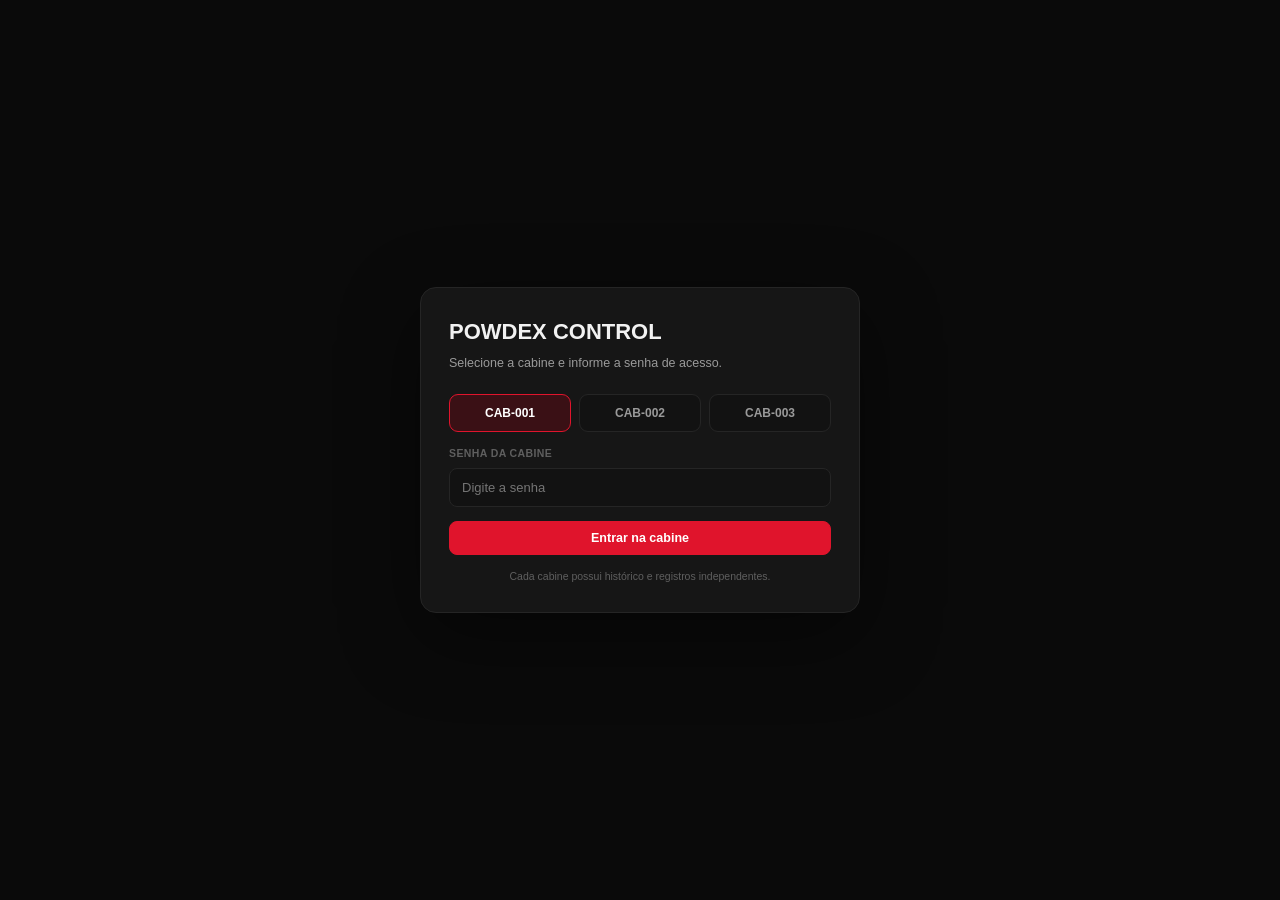
==== commit 0a128f28: "index.html" ====
--- a/index.html
+++ b/index.html
@@ -28,7 +28,7 @@
 *{box-sizing:border-box}
 html{-webkit-text-size-adjust:100%}
 body{margin:0;background:var(--bg);color:var(--text);font-family:var(--font);font-size:14px;line-height:1.45;-webkit-font-smoothing:antialiased}
-.app{min-height:100vh}
+.app{min-height:100vh;display:none}.app.unlocked{display:block}
 
 /* Topbar */
 .topbar{height:56px;background:var(--bg-elev);border-bottom:1px solid var(--border-soft);display:flex;align-items:center;justify-content:space-between;padding:0 22px;position:sticky;top:0;z-index:30}
@@ -186,17 +186,20 @@
   th,td{padding:10px 12px}
 }
 
-/* Acesso por cabine */
-.cabin-login{position:fixed;inset:0;z-index:9999;display:flex;align-items:center;justify-content:center;background:var(--bg);padding:20px}
+/* Cabin access */
+.cabin-login{position:fixed;inset:0;display:flex;align-items:center;justify-content:center;background:var(--bg);z-index:100;padding:20px}
 .cabin-login.hidden{display:none}
 .cabin-login-card{width:min(440px,100%);background:var(--surface);border:1px solid var(--border);border-radius:16px;padding:28px;box-shadow:0 24px 80px rgba(0,0,0,.45)}
-.cabin-login-card h1{margin:0;font-size:22px}.cabin-login-card p{margin:7px 0 22px;color:var(--text-dim);font-size:12.5px}
-.cabin-options{display:grid;grid-template-columns:repeat(3,1fr);gap:8px;margin-bottom:14px}.cabin-option{border:1px solid var(--border);background:var(--bg-elev);color:var(--text-dim);border-radius:9px;padding:11px 8px;cursor:pointer;font-family:inherit;font-weight:700;font-size:12px}.cabin-option.active{border-color:var(--red);background:var(--red-soft);color:#fff}
+.cabin-login-card h1{margin:0;font-size:22px}
+.cabin-login-card p{margin:6px 0 22px;color:var(--text-dim);font-size:12.5px}
+.cabin-options{display:grid;grid-template-columns:repeat(3,1fr);gap:8px;margin-bottom:14px}
+.cabin-option{border:1px solid var(--border);background:var(--bg-elev);color:var(--text-dim);border-radius:9px;padding:11px 8px;cursor:pointer;font-family:inherit;font-weight:650;font-size:12px}
+.cabin-option.active{border-color:var(--red);background:var(--red-soft);color:#fff}
+.cabin-login-card .field{margin-top:12px}
 .cabin-login-card input{width:100%;margin-top:7px;border:1px solid var(--border);border-radius:8px;padding:11px 12px;background:var(--bg-elev);color:var(--text);outline:none;font-family:inherit;font-size:13px}
-.cabin-login-error{color:var(--red);font-size:12px;margin-top:9px;display:none}.cabin-login-hint{font-size:10.5px!important;color:var(--text-faint)!important;margin:14px 0 0!important;text-align:center}
-.app{display:none}.app.unlocked{display:block}
-.recovery-box{margin-top:4px}.recovery-note{margin-top:8px;font-size:11px;color:var(--text-faint)}
-@media(max-width:600px){.cabin-options{grid-template-columns:1fr}.cabin-login-card{padding:22px}}
+.cabin-login-error{color:var(--red);font-size:12px;margin-top:9px;display:none}
+.cabin-login-hint{font-size:10.5px!important;color:var(--text-faint)!important;margin:14px 0 0!important;text-align:center}
+@media(max-width:600px){.cabin-login-card{padding:22px}.cabin-options{grid-template-columns:1fr}}
 </style>
 </head>
 <body>
@@ -209,10 +212,13 @@
       <button class="cabin-option" data-cabin="CAB-002">CAB-002</button>
       <button class="cabin-option" data-cabin="CAB-003">CAB-003</button>
     </div>
-    <div class="field"><label>Senha da cabine</label><input id="cabinPassword" type="password" placeholder="Digite a senha" autocomplete="off"></div>
+    <div class="field">
+      <label>Senha da cabine</label>
+      <input id="cabinPassword" type="password" placeholder="Digite a senha" autocomplete="off">
+    </div>
     <button class="btn primary" id="cabinLoginBtn" style="margin-top:14px;width:100%">Entrar na cabine</button>
     <div id="cabinLoginError" class="cabin-login-error">Senha incorreta para esta cabine.</div>
-    <p class="cabin-login-hint">Cada cabine possui histórico, lotes, economia e registros independentes.</p>
+    <p class="cabin-login-hint">Cada cabine possui histórico e registros independentes.</p>
   </div>
 </div>
 <div id="app" class="app">
@@ -224,7 +230,7 @@
     <img class="logo" src="[data-uri]" alt="POWDEX">
     <div class="brand"><b>POWDEX</b> CONTROL<small>Sistema de recuperação de pó</small></div>
   </div>
-  <div class="online"><span class="dot"></span>Sistema conectado</div><button class="btn" id="switchCabinBtn" style="margin-left:12px">Trocar cabine</button>
+  <div class="online"><span class="dot"></span>Sistema conectado</div>
 </header>
 <div class="layout">
 <div class="sidebar-backdrop" onclick="document.body.classList.remove('sidebar-expanded')"></div>
@@ -245,19 +251,21 @@
 <div class="card kpi"><div class="label">Economia estimada</div><div class="value" id="kMoney">R$ 0,00</div><div class="small">peso × preço/kg</div></div>
 <div class="card kpi"><div class="label">Preço do pó</div><div class="value" id="kPrice">R$ 22,00/kg</div><div class="small">Configurações</div></div>
 </div>
-<div class="card section recovery-box">
-<div class="section-title"><h2>Registrar recuperação</h2><div class="cabinfo">Nº DA CABINE <b id="cabInfo">CAB-001</b></div></div>
-<p class="help">Quando uma gaveta for esvaziada, pese o saco recuperado, selecione a gaveta correspondente e informe o peso real. O sistema cria o lote e calcula automaticamente a economia.</p>
-<div class="formgrid" style="margin-top:14px">
-  <div class="field"><label>Gaveta</label><select id="recoveryDrawer"><option value="1">Gaveta 01</option><option value="2">Gaveta 02</option><option value="3">Gaveta 03</option></select></div>
-  <div class="field"><label>Peso recuperado (kg)</label><input id="recoveryKg" type="number" min="0.1" step="0.1" placeholder="Ex.: 6,2"></div>
-</div>
-<button class="btn primary" id="registerRecovery" style="margin-top:14px">Confirmar recuperação</button>
-<div class="recovery-note">O funcionário é definido pela gerência em <b>Gerenciamento Geral</b>; ele não é solicitado nesta tela.</div>
+<div class="card section">
+  <div class="section-title"><h2>Registrar recuperação</h2><div class="cabinfo">Nº DA CABINE <b id="cabInfo">CAB-001</b></div></div>
+  <p class="help">Quando uma gaveta for esvaziada, pese o saco recuperado, selecione a gaveta correspondente e informe o peso em kg. O lote, o histórico e a economia serão atualizados automaticamente.</p>
+  <div class="formgrid" style="margin-top:14px">
+    <div class="field"><label>Funcionário responsável</label><input id="recoveryEmployee" type="text" placeholder="Ex.: João" autocomplete="name"></div>
+    <div class="field"><label>Gaveta</label><select id="recoveryDrawer"><option value="1">Gaveta 01</option><option value="2">Gaveta 02</option><option value="3">Gaveta 03</option></select></div>
+    <div class="field"><label>Peso recuperado (kg)</label><input id="recoveryKg" type="number" min="0.1" step="0.1" placeholder="Ex.: 6,2"></div>
+  </div>
+  <button class="btn primary" id="registerRecovery" style="margin-top:14px">Confirmar recuperação</button>
 </div>
 <div class="section"><div class="section-title"><h2>Últimos registros</h2><button class="btn" onclick="showPage('history')">Ver histórico completo</button></div><div class="card table-card"><div class="table-wrap"><table><thead><tr><th>Hora</th><th>Lote</th><th>Gaveta</th><th>Peso do lote</th><th>Valor</th></tr></thead><tbody id="overviewHistory"></tbody></table></div></div></div>
-<div class="live"><span class="pulse"></span><span id="liveText">Simulação parada. Cada lote terá peso final aleatório entre 15 e 50 kg, respeitando o teto de 50 kg por gaveta.</span></div>
+<div class="live"><span class="pulse"></span><span id="liveText">Sistema pronto para registrar a próxima recuperação.</span></div>
 </section>
+
+
 
 <section id="history" class="page">
 <div class="head"><div><h1>Histórico de lotes</h1><p>Registro individual de tudo que foi coletado.</p></div><div class="actions"><button class="btn green" id="csvBtn">⇩ Exportar CSV</button><button class="btn" id="clearHistory">Limpar histórico</button></div></div>
@@ -296,8 +304,8 @@
 
 <div id="managerPanel" style="display:none">
   <div class="grid">
-    <div class="card kpi"><div class="label">Cabines</div><div class="value" id="mCabines">1</div><div class="small">cadastrada(s)</div></div>
-    <div class="card kpi"><div class="label">Gavetas monitoradas</div><div class="value">3</div><div class="small">CAB-001</div></div>
+    <div class="card kpi"><div class="label">Cabines</div><div class="value" id="mCabines">3</div><div class="small">cadastradas</div></div>
+    <div class="card kpi"><div class="label">Cabines ativas</div><div class="value" id="mActiveCabines">0</div><div class="small">com registros</div></div>
     <div class="card kpi"><div class="label">Operadores</div><div class="value" id="mOperators">0</div><div class="small">com registros</div></div>
     <div class="card kpi"><div class="label">Economia acumulada</div><div class="value" id="mEconomy">R$ 0,00</div><div class="small">histórico completo</div></div>
   </div>
@@ -318,7 +326,7 @@
 
     <div class="card">
       <div class="section-title"><h2>Resumo por cabine</h2><span class="badge">TEMPO REAL</span></div>
-      <div class="report-row"><span>CAB-001</span><strong id="cabWeight">0,0 kg</strong></div>
+      <div id="cabSummaryList"></div>
       <div class="report-row"><span>Lotes registrados</span><strong id="cabLots">0</strong></div>
       <div class="report-row"><span>Economia estimada</span><strong id="cabMoney">R$ 0,00</strong></div>
       <div class="report-row"><span>Último lote</span><strong class="lot" id="cabLastLot">—</strong></div>
@@ -353,9 +361,9 @@
 <section id="settings" class="page">
 <div class="head"><div><h1>Configurações</h1><p>Parâmetros usados nos registros e nos cálculos.</p></div><button class="btn primary" id="saveSettings">Salvar configurações</button></div>
 <div class="card">
-  <div class="fieldgroup"><div class="fieldgroup-title">Cabine</div><div class="formgrid"><div class="field"><label>Número da cabine</label><input id="setCab" value="CAB-001" disabled></div></div></div>
+  <div class="fieldgroup"><div class="fieldgroup-title">Cabine ativa</div><div class="formgrid"><div class="field"><label>Número da cabine</label><input id="setCab" value="CAB-001" disabled></div></div></div>
   <div class="fieldgroup"><div class="fieldgroup-title">Valores</div><div class="formgrid"><div class="field"><label>Preço do pó por kg (R$)</label><input id="setPrice" type="number" min="0" step=".01" value="22"></div></div></div>
-  <p class="help" style="margin-top:6px">O preço/kg pode ser alterado para a cabine ativa. Ao salvar, os indicadores, histórico e relatório passam a usar imediatamente o novo preço.</p>
+  <p class="help" style="margin-top:6px">O preço/kg pode ser alterado para a cabine ativa. Cada cabine mantém seu próprio histórico, lotes, economia e registros de gavetas.</p>
 </div>
 <div class="card section"><div class="section-title"><h2>Exemplo de cálculo</h2></div><div class="report-row"><span>Se uma gaveta tiver 37,5 kg</span><strong id="example">37,5 × R$ 22,00 = R$ 825,00</strong></div></div>
 </section>
@@ -366,108 +374,432 @@
 <div id="toast" class="toast"></div>
 
 <script>
-const KEY="powdex-control-v5";
-const CABIN_PASSWORDS={"CAB-001":"POWDEX001","CAB-002":"POWDEX002","CAB-003":"POWDEX003"};
-function newCabin(id){return {cab:id,price:22,seq:1,managerLogged:false,currentShift:null,shiftHistory:[],drawers:[
-{id:1,lots:0,total:0,lastLot:"—"},{id:2,lots:0,total:0,lastLot:"—"},{id:3,lots:0,total:0,lastLot:"—"}],history:[]}}
-const DEFAULT={activeCab:null,cabins:{"CAB-001":newCabin("CAB-001"),"CAB-002":newCabin("CAB-002"),"CAB-003":newCabin("CAB-003")}};
+const KEY="powdex-control-v3";
+const CABIN_PASSWORDS={
+  "CAB-001":"POWDEX001",
+  "CAB-002":"POWDEX002",
+  "CAB-003":"POWDEX003"
+};
+function newCabin(id){
+  return {
+    cab:id,price:22,seq:1,managerLogged:false,currentShift:null,shiftHistory:[],
+    drawers:[
+      {id:1,lots:0,total:0,lastLot:"—"},
+      {id:2,lots:0,total:0,lastLot:"—"},
+      {id:3,lots:0,total:0,lastLot:"—"}
+    ],
+    history:[]
+  };
+}
+const DEFAULT={
+  activeCab:null,
+  cabins:{
+    "CAB-001":newCabin("CAB-001"),
+    "CAB-002":newCabin("CAB-002"),
+    "CAB-003":newCabin("CAB-003")
+  }
+};
 let s=JSON.parse(localStorage.getItem(KEY)||"null");
-if(!s||!s.cabins||!s.cabins["CAB-001"]||!s.cabins["CAB-002"]||!s.cabins["CAB-003"]){s=structuredClone(DEFAULT)}
-for(const id of Object.keys(DEFAULT.cabins)){
- if(!s.cabins[id])s.cabins[id]=structuredClone(DEFAULT.cabins[id]);
- const c=s.cabins[id]; c.cab=id;c.price=Number.isFinite(Number(c.price))?Number(c.price):22;c.seq=Number(c.seq)||1;c.history=Array.isArray(c.history)?c.history:[];c.shiftHistory=Array.isArray(c.shiftHistory)?c.shiftHistory:[];c.drawers=Array.isArray(c.drawers)&&c.drawers.length===3?c.drawers:structuredClone(DEFAULT.cabins[id].drawers);c.currentShift=c.currentShift||null;c.managerLogged=false;
-}
+if(!s||!s.cabins){
+  const old=JSON.parse(localStorage.getItem("powdex-control-v2")||"null");
+  s=structuredClone(DEFAULT);
+  if(old){
+    s.cabins["CAB-001"].price=old.price??22;
+    s.cabins["CAB-001"].seq=old.seq??1;
+    s.cabins["CAB-001"].history=old.history||[];
+    s.cabins["CAB-001"].shiftHistory=old.shiftHistory||[];
+    s.cabins["CAB-001"].currentShift=old.currentShift||null;
+    if(old.drawers){
+      s.cabins["CAB-001"].drawers=s.cabins["CAB-001"].drawers.map((d,i)=>({
+        id:i+1,lots:d.lots||0,total:d.total||0,lastLot:d.lastLot||"—"
+      }));
+    }
+  }
+}
+Object.keys(DEFAULT.cabins).forEach(id=>{
+  if(!s.cabins[id])s.cabins[id]=structuredClone(DEFAULT.cabins[id]);
+});
 s.activeCab=null;
-let activeCabin=null, selectedLoginCab="CAB-001";
-function save(){localStorage.setItem(KEY,JSON.stringify(s))}
-function cabin(){return activeCabin?s.cabins[activeCabin]:null}
-function fmt(n){return Number(n||0).toLocaleString("pt-BR",{minimumFractionDigits:1,maximumFractionDigits:1})}
-function money(n){return Number(n||0).toLocaleString("pt-BR",{style:"currency",currency:"BRL"})}
+let activeCabin=null;
+let selectedLoginCab="CAB-001";
+
+// Firebase Realtime Database — mesma base usada pelo POWDEX CONTROL.
+// A interface permanece igual; o Firebase passa a ser a fonte principal dos dados.
+const FIREBASE_DB_URL="https://powdex-control-default-rtdb.firebaseio.com";
+let firebaseReady=false;
+let firebaseSyncing=false;
+let firebasePollTimer=null;
+let firebaseWriteToken=0;
+
+function cacheSave(){
+  localStorage.setItem(KEY,JSON.stringify(s));
+}
+
+async function firebaseRequest(path, options={}){
+  const url=FIREBASE_DB_URL+path+(path.includes("?")?"&":"?")+"t="+Date.now();
+  const res=await fetch(url,{
+    ...options,
+    headers:{"Content-Type":"application/json",...(options.headers||{})},
+    cache:"no-store"
+  });
+  if(!res.ok) throw new Error("Firebase HTTP "+res.status);
+  return res.status===204?null:await res.json();
+}
+
+function cleanCabinForFirebase(cab){
+  const copy=structuredClone(cab);
+  // Estado de sessão do navegador não precisa ficar no banco.
+  copy.managerLogged=false;
+  return copy;
+}
+
+async function saveCabinToFirebase(cabId){
+  const c=s.cabins[cabId];
+  if(!c)return;
+  const token=++firebaseWriteToken;
+  cacheSave();
+  try{
+    await firebaseRequest(`/cabins/${encodeURIComponent(cabId)}.json`,{
+      method:"PUT",
+      body:JSON.stringify(cleanCabinForFirebase(c))
+    });
+    firebaseReady=true;
+  }catch(err){
+    console.warn("Firebase: não foi possível salvar",err);
+    firebaseReady=false;
+    if(token===firebaseWriteToken) toast("Firebase indisponível. Dados mantidos localmente.");
+  }
+}
+
+function save(){
+  cacheSave();
+  if(activeCabin) saveCabinToFirebase(activeCabin);
+}
+
+async function loadFirebase(){
+  try{
+    const remote=await firebaseRequest("/cabins.json");
+    if(remote && typeof remote==="object" && Object.keys(remote).length){
+      Object.keys(DEFAULT.cabins).forEach(id=>{
+        if(remote[id]){
+          const localSession=s.cabins[id]?.managerLogged||false;
+          s.cabins[id]={...structuredClone(DEFAULT.cabins[id]),...remote[id],managerLogged:localSession};
+          s.cabins[id].cab=id;
+        }
+      });
+      cacheSave();
+    }else{
+      // Primeira instalação: envia os dados locais atuais para o Firebase.
+      for(const id of Object.keys(s.cabins)) await saveCabinToFirebase(id);
+    }
+    firebaseReady=true;
+    if(activeCabin) render();
+    if(document.getElementById("management")?.classList.contains("active")) managerRender();
+  }catch(err){
+    console.warn("Firebase: leitura indisponível",err);
+    firebaseReady=false;
+  }
+}
+
+async function refreshFirebase(){
+  if(firebaseSyncing || !activeCabin)return;
+  firebaseSyncing=true;
+  try{
+    const remote=await firebaseRequest(`/cabins/${encodeURIComponent(activeCabin)}.json`);
+    if(remote && typeof remote==="object"){
+      const logged=s.cabins[activeCabin]?.managerLogged||false;
+      s.cabins[activeCabin]={...structuredClone(DEFAULT.cabins[activeCabin]),...remote,managerLogged:logged};
+      s.cabins[activeCabin].cab=activeCabin;
+      cacheSave();
+      render();
+      if(document.getElementById("management")?.classList.contains("active")) managerRender();
+      firebaseReady=true;
+    }
+  }catch(err){
+    firebaseReady=false;
+  }finally{
+    firebaseSyncing=false;
+  }
+}
+
+function startFirebasePolling(){
+  if(firebasePollTimer)clearInterval(firebasePollTimer);
+  firebasePollTimer=setInterval(refreshFirebase,3000);
+}
+function fmt(n){return Number(n).toLocaleString("pt-BR",{minimumFractionDigits:1,maximumFractionDigits:1})}
+function money(n){return Number(n).toLocaleString("pt-BR",{style:"currency",currency:"BRL"})}
 function pad(n){return String(n).padStart(4,"0")}
-function refreshFade(el){if(!el)return;el.classList.remove("table-refresh");void el.offsetWidth;el.classList.add("table-refresh")}
+
+function cabinData(){return s.cabins[activeCabin]}
 function render(){
- const c=cabin();if(!c)return;
- const total=c.history.reduce((a,x)=>a+Number(x.kg||0),0), lots=c.history.length, value=total*c.price;
- document.getElementById("cabineTitle").textContent=c.cab;document.getElementById("cabInfo").textContent=c.cab;
- document.getElementById("kTotal").textContent=fmt(total)+" kg";document.getElementById("kLots").textContent=lots;document.getElementById("kMoney").textContent=money(value);document.getElementById("kPrice").textContent=money(c.price)+"/kg";
- document.getElementById("setCab").value=c.cab;document.getElementById("setPrice").value=c.price;
- const oh=document.getElementById("overviewHistory");oh.innerHTML=c.history.slice(0,8).map(x=>`<tr><td>${x.time}</td><td class="lot">${x.lot}</td><td>Gaveta ${String(x.drawer).padStart(2,"0")}</td><td><b>${fmt(x.kg)} kg</b></td><td>${money(x.kg*c.price)}</td></tr>`).join("")||`<tr><td colspan="5" class="empty">Nenhum lote registrado.</td></tr>`;refreshFade(oh);
- const ht=document.getElementById("historyTable");ht.innerHTML=c.history.map(x=>`<tr><td>${x.time}</td><td class="lot">${x.lot}</td><td>${x.cab}</td><td>Gaveta ${String(x.drawer).padStart(2,"0")}</td><td><b>${fmt(x.kg)} kg</b></td><td>${money(c.price)}</td><td><b>${money(x.kg*c.price)}</b></td></tr>`).join("")||`<tr><td colspan="7" class="empty">Nenhum lote registrado.</td></tr>`;refreshFade(ht);
- document.getElementById("hKg").textContent=fmt(total)+" kg";document.getElementById("hLots").textContent=lots;document.getElementById("hAvg").textContent=fmt(lots?total/lots:0)+" kg";document.getElementById("hValue").textContent=money(value);
- document.getElementById("rMoney").textContent=money(value);document.getElementById("rKg").textContent=fmt(total)+" kg";document.getElementById("rPrice").textContent=money(c.price)+"/kg";
+ const c=cabinData();
+ if(!c)return;
+ document.getElementById("cabineTitle").textContent=c.cab;
+ document.getElementById("cabInfo").textContent=c.cab;
+ document.getElementById("kTotal").textContent=fmt(c.history.reduce((a,x)=>a+x.kg,0))+" kg";
+ document.getElementById("kLots").textContent=c.history.length;
+ document.getElementById("kMoney").textContent=money(c.history.reduce((a,x)=>a+x.kg,0)*c.price);
+ document.getElementById("kPrice").textContent=money(c.price)+"/kg";
+ document.getElementById("setCab").value=c.cab;
+ document.getElementById("setPrice").value=c.price;
+
+ const overviewHistoryEl=document.getElementById("overviewHistory");
+ overviewHistoryEl.innerHTML=c.history.slice(0,8).map(x=>`<tr><td>${x.time}</td><td class="lot">${x.lot}</td><td>Gaveta ${String(x.drawer).padStart(2,"0")}</td><td><b>${fmt(x.kg)} kg</b></td><td>${money(x.kg*c.price)}</td></tr>`).join("")||`<tr><td colspan="5" class="empty">Nenhum lote registrado.</td></tr>`;
+ refreshFade(overviewHistoryEl);
+
+ const historyTableEl=document.getElementById("historyTable");
+ historyTableEl.innerHTML=c.history.map(x=>`<tr><td>${x.time}</td><td class="lot">${x.lot}</td><td>${x.cab}</td><td>Gaveta ${String(x.drawer).padStart(2,"0")}</td><td><b>${fmt(x.kg)} kg</b></td><td>${money(c.price)}</td><td><b>${money(x.kg*c.price)}</b></td></tr>`).join("")||`<tr><td colspan="7" class="empty">Nenhum lote registrado.</td></tr>`;
+ refreshFade(historyTableEl);
+
+ const total=c.history.reduce((a,x)=>a+x.kg,0), lots=c.history.length, value=total*c.price;
+ document.getElementById("hKg").textContent=fmt(total)+" kg";
+ document.getElementById("hLots").textContent=lots;
+ document.getElementById("hAvg").textContent=fmt(lots?total/lots:0)+" kg";
+ document.getElementById("hValue").textContent=money(value);
+ document.getElementById("rMoney").textContent=money(value);
+ document.getElementById("rKg").textContent=fmt(total)+" kg";
+ document.getElementById("rPrice").textContent=money(c.price)+"/kg";
  document.getElementById("drawerReport").innerHTML=c.drawers.map(d=>`<div class="report-row"><span>Gaveta ${String(d.id).padStart(2,"0")} — ${d.lots} lote(s), ${fmt(d.total)} kg</span><strong>${money(d.total*c.price)}</strong></div>`).join("");
  document.getElementById("generalReport").innerHTML=`<div class="report-row"><span>Total de lotes registrados</span><strong>${lots}</strong></div><div class="report-row"><span>Peso total recuperado</span><strong>${fmt(total)} kg</strong></div><div class="report-row"><span>Preço atual por kg</span><strong>${money(c.price)}</strong></div><div class="report-row"><span><b>Economia total estimada</b></span><strong>${money(value)}</strong></div>`;
  document.getElementById("example").textContent=`37,5 × ${money(c.price)} = ${money(37.5*c.price)}`;
  document.getElementById("liveText").textContent=`Sistema pronto para registrar a próxima recuperação na ${c.cab}.`;
 }
+
 function managerRender(){
- const c=cabin();if(!c)return;const logged=!!c.managerLogged;
- document.getElementById("managerLogin").style.display=logged?"none":"block";document.getElementById("managerPanel").style.display=logged?"block":"none";if(!logged)return;
- const total=c.history.reduce((a,x)=>a+x.kg,0),value=total*c.price,ops=[...new Set(c.history.map(x=>x.operator).filter(Boolean))];
- document.getElementById("mCabines").textContent=3;document.getElementById("mOperators").textContent=ops.length;document.getElementById("mEconomy").textContent=money(value);
- const sh=c.currentShift;document.getElementById("currentOperator").textContent=sh?.operator||"Não informado";document.getElementById("currentShiftBadge").textContent=sh?.shift||"SEM TURNO";document.getElementById("currentShiftTime").textContent=sh?.timeRange||"—";document.getElementById("currentCabin").textContent=c.cab;document.getElementById("operatorInput").value=sh?.operator||"";document.getElementById("shiftInput").value=sh?.shift||"1º Turno";
- document.getElementById("cabWeight").textContent=fmt(total)+" kg";document.getElementById("cabLots").textContent=c.history.length;document.getElementById("cabMoney").textContent=money(value);document.getElementById("cabLastLot").textContent=c.history[0]?.lot||"—";
- const st=document.getElementById("shiftTable");st.innerHTML=c.shiftHistory.slice().reverse().map(x=>`<tr><td>${x.date}</td><td>${x.shift}</td><td><b>${x.operator}</b></td><td>${x.cab}</td><td>${x.start}</td><td>${x.end||"Em andamento"}</td><td>${fmt(x.kg)} kg</td></tr>`).join("")||`<tr><td colspan="7" class="empty">Nenhum turno registrado.</td></tr>`;refreshFade(st);
- const tt=document.getElementById("traceTable");tt.innerHTML=c.history.map(x=>`<tr><td class="lot">${x.lot}</td><td>${x.time}</td><td>${x.cab}</td><td>Gaveta ${String(x.drawer).padStart(2,"0")}</td><td>${x.operator||"Não informado"}</td><td>${x.shift||"—"}</td><td>${fmt(x.kg)} kg</td><td>${money(x.kg*c.price)}</td></tr>`).join("")||`<tr><td colspan="8" class="empty">Nenhum lote registrado.</td></tr>`;refreshFade(tt);
- const map={};c.history.forEach(x=>{const op=x.operator||"Não informado";if(!map[op])map[op]={lots:0,kg:0};map[op].lots++;map[op].kg+=x.kg});
- const ot=document.getElementById("operatorTable");ot.innerHTML=Object.entries(map).sort((a,b)=>b[1].kg-a[1].kg).map(([op,v])=>`<tr><td><b>${op}</b></td><td>${v.lots}</td><td>${fmt(v.kg)} kg</td><td><b>${money(v.kg*c.price)}</b></td></tr>`).join("")||`<tr><td colspan="4" class="empty">Ainda não há produtividade registrada.</td></tr>`;refreshFade(ot);
- document.getElementById("timeline").innerHTML=c.history.slice(0,20).map(x=>`<div style="padding:9px 0;border-bottom:1px solid var(--border-soft)"><b>${x.time}</b> — Lote <span class="lot">${x.lot}</span> fechado na Gaveta ${String(x.drawer).padStart(2,"0")}, ${fmt(x.kg)} kg, operador: <b>${x.operator||"Não informado"}</b>, ${x.shift||"sem turno"}.</div>`).join("")||"Nenhum evento registrado.";
-}
+ const logged=!!cabinData()?.managerLogged;
+ document.getElementById("managerLogin").style.display=logged?"none":"block";
+ document.getElementById("managerPanel").style.display=logged?"block":"none";
+ if(!logged)return;
+
+ const all=Object.values(s.cabins);
+ const totalAll=all.reduce((sum,c)=>sum+c.history.reduce((a,x)=>a+x.kg,0),0);
+ const activeCount=all.filter(c=>c.history.length>0).length;
+ const ops=[...new Set(all.flatMap(c=>c.history.map(x=>x.operator).filter(Boolean)))];
+ document.getElementById("mCabines").textContent=3;
+ document.getElementById("mActiveCabines").textContent=activeCount;
+ document.getElementById("mOperators").textContent=ops.length;
+ document.getElementById("mEconomy").textContent=money(all.reduce((sum,c)=>sum+c.history.reduce((a,x)=>a+x.kg,0)*c.price,0));
+
+ const c=cabinData(), sh=c.currentShift;
+ document.getElementById("currentOperator").textContent=sh?.operator||"Não informado";
+ document.getElementById("currentShiftBadge").textContent=sh?.shift||"SEM TURNO";
+ document.getElementById("currentShiftTime").textContent=sh?.timeRange||"—";
+ document.getElementById("currentCabin").textContent=c.cab;
+ document.getElementById("operatorInput").value=sh?.operator||"";
+ document.getElementById("shiftInput").value=sh?.shift||"1º Turno";
+
+ document.getElementById("cabSummaryList").innerHTML=all.map(x=>{
+   const kg=x.history.reduce((a,h)=>a+h.kg,0), val=kg*x.price;
+   return `<div class="report-row"><span>${x.cab}</span><strong>${fmt(kg)} kg · ${x.history.length} lote(s) · ${money(val)}</strong></div>`;
+ }).join("");
+
+ const shiftRows=all.flatMap(x=>x.shiftHistory.map(h=>({...h,cab:x.cab})));
+ const shiftTableEl=document.getElementById("shiftTable");
+ shiftTableEl.innerHTML=shiftRows.slice().reverse().map(x=>`<tr><td>${x.date}</td><td>${x.shift}</td><td><b>${x.operator}</b></td><td>${x.cab}</td><td>${x.start}</td><td>${x.end||"Em andamento"}</td><td>${fmt(x.kg)} kg</td></tr>`).join("")||`<tr><td colspan="7" class="empty">Nenhum turno registrado.</td></tr>`;
+ refreshFade(shiftTableEl);
+
+ const allHistory=all.flatMap(x=>x.history);
+ const traceTableEl=document.getElementById("traceTable");
+ traceTableEl.innerHTML=allHistory.map(x=>`<tr><td class="lot">${x.lot}</td><td>${x.time}</td><td>${x.cab}</td><td>Gaveta ${String(x.drawer).padStart(2,"0")}</td><td>${x.operator||"Não informado"}</td><td>${x.shift||"—"}</td><td>${fmt(x.kg)} kg</td><td>${money(x.kg*(s.cabins[x.cab]?.price||0))}</td></tr>`).join("")||`<tr><td colspan="8" class="empty">Nenhum lote registrado.</td></tr>`;
+ refreshFade(traceTableEl);
+
+ const map={};
+ allHistory.forEach(x=>{const op=x.operator||"Não informado";if(!map[op])map[op]={lots:0,kg:0,value:0};map[op].lots++;map[op].kg+=x.kg;map[op].value+=x.kg*(s.cabins[x.cab]?.price||0)});
+ const operatorTableEl=document.getElementById("operatorTable");
+ operatorTableEl.innerHTML=Object.entries(map).sort((a,b)=>b[1].kg-a[1].kg).map(([op,v])=>`<tr><td><b>${op}</b></td><td>${v.lots}</td><td>${fmt(v.kg)} kg</td><td><b>${money(v.value)}</b></td></tr>`).join("")||`<tr><td colspan="4" class="empty">Ainda não há produtividade registrada.</td></tr>`;
+ refreshFade(operatorTableEl);
+
+ const events=allHistory.slice().sort((a,b)=>b.timestamp-a.timestamp).slice(0,20).map(x=>`<div style="padding:9px 0;border-bottom:1px solid var(--border-soft)"><b>${x.time}</b> — Lote <span class="lot">${x.lot}</span> fechado na Gaveta ${String(x.drawer).padStart(2,"0")}, ${fmt(x.kg)} kg, cabine: <b>${x.cab}</b>, operador: <b>${x.operator||"Não informado"}</b>, ${x.shift||"sem turno"}.</div>`).join("");
+ document.getElementById("timeline").innerHTML=events||"Nenhum evento registrado.";
+}
+
+function loginManager(){
+ const c=cabinData();
+ const u=document.getElementById("managerUser").value.trim().toUpperCase(),p=document.getElementById("managerPass").value;
+ if(u==="GERENCIA"&&p==="POWDEX2026"){c.managerLogged=true;save();managerRender();toast("Acesso da gerência liberado.");}
+ else document.getElementById("loginError").style.display="block";
+}
+function logoutManager(){const c=cabinData();c.managerLogged=false;save();managerRender();toast("Sessão da gerência encerrada.")}
+
+function openShift(){
+ const c=cabinData();
+ const op=document.getElementById("operatorInput").value.trim()||"Operador não informado", sh=document.getElementById("shiftInput").value;
+ const ranges={"1º Turno":"06:00–14:00","2º Turno":"14:00–22:00","3º Turno":"22:00–06:00"};
+ const now=new Date(), date=now.toLocaleDateString("pt-BR"), start=now.toLocaleTimeString("pt-BR",{hour:"2-digit",minute:"2-digit",second:"2-digit"});
+ if(c.currentShift){
+   const old=c.currentShift;old.end=start;
+   old.kg=c.history.filter(x=>x.operator===old.operator&&x.shift===old.shift&&x.time.startsWith(old.date)).reduce((a,x)=>a+x.kg,0);
+   c.shiftHistory.push(old);
+ }
+ c.currentShift={date,shift:sh,operator:op,cab:c.cab,start,timeRange:ranges[sh]};
+ save();managerRender();toast(`${sh} aberto para ${op}.`);
+}
+
+function showPage(id){
+ document.querySelectorAll(".page").forEach(p=>p.classList.toggle("active",p.id===id));
+ document.querySelectorAll(".navbtn").forEach(b=>b.classList.toggle("active",b.dataset.page===id));
+ render();
+ if(id==="management")managerRender();
+}
+window.showPage=showPage;
+document.querySelectorAll(".navbtn").forEach(b=>b.onclick=()=>{showPage(b.dataset.page);document.body.classList.remove("sidebar-expanded")});
+
 function toast(t){const x=document.getElementById("toast");x.textContent=t;x.classList.add("show");setTimeout(()=>x.classList.remove("show"),2500)}
-function showPage(id){document.querySelectorAll(".page").forEach(p=>p.classList.toggle("active",p.id===id));document.querySelectorAll(".navbtn").forEach(b=>b.classList.toggle("active",b.dataset.page===id));render();if(id==="management")managerRender()}
-window.showPage=showPage;document.querySelectorAll(".navbtn").forEach(b=>b.onclick=()=>{showPage(b.dataset.page);document.body.classList.remove("sidebar-expanded")});
-
-function loginManager(){
- const c=cabin(),u=document.getElementById("managerUser").value.trim().toUpperCase(),p=document.getElementById("managerPass").value;
- if(u==="GERENCIA"&&p==="POWDEX2026"){c.managerLogged=true;save();managerRender();toast("Acesso da gerência liberado.")}else document.getElementById("loginError").style.display="block";
-}
-function logoutManager(){const c=cabin();c.managerLogged=false;save();managerRender();toast("Sessão da gerência encerrada.")}
-function openShift(){
- const c=cabin(),op=document.getElementById("operatorInput").value.trim(),sh=document.getElementById("shiftInput").value;
- if(!op){toast("Informe o nome do funcionário no Gerenciamento Geral.");return}
- const ranges={"1º Turno":"06:00–14:00","2º Turno":"14:00–22:00","3º Turno":"22:00–06:00"};const now=new Date(),date=now.toLocaleDateString("pt-BR"),start=now.toLocaleTimeString("pt-BR",{hour:"2-digit",minute:"2-digit",second:"2-digit"});
- if(c.currentShift){const old={...c.currentShift};old.end=start;old.kg=c.history.filter(x=>x.operator===old.operator&&x.shift===old.shift&&x.time.startsWith(old.date)).reduce((a,x)=>a+x.kg,0);c.shiftHistory.push(old)}
- c.currentShift={date,shift:sh,operator:op,cab:c.cab,start,timeRange:ranges[sh]};save();managerRender();toast(`${sh} aberto para ${op}.`)
-}
-
-function createLot(drawerId,kg){
- const c=cabin(),d=c.drawers.find(x=>x.id===Number(drawerId));kg=Number(String(kg).replace(",","."));
- if(!d){toast("Selecione uma gaveta.");return false}if(!Number.isFinite(kg)||kg<=0){toast("Informe um peso válido.");return false}if(kg>50){toast("O peso do lote não pode ultrapassar 50 kg.");return false}
- const now=new Date(),date=now.toLocaleDateString("pt-BR"),time=now.toLocaleTimeString("pt-BR"),lot="L"+now.toISOString().slice(0,10).replaceAll("-","")+"-"+pad(c.seq++);
- d.lots++;d.total=+(d.total+kg).toFixed(1);d.lastLot=lot;
- c.history.unshift({time:date+" "+time,timestamp:now.getTime(),lot,cab:c.cab,drawer:d.id,kg:+kg.toFixed(1),operator:c.currentShift?.operator||"Não informado",shift:c.currentShift?.shift||"—"});
- save();render();if(document.getElementById("management").classList.contains("active"))managerRender();toast(`Lote ${lot} registrado — ${fmt(kg)} kg`);return true;
-}
+
+function createLot(drawerId,kg,employee){
+ const c=cabinData();
+ kg=Number(kg);
+ employee=String(employee||"").trim();
+ if(!employee){toast("Informe o nome do funcionário.");return false}
+ if(!Number.isFinite(kg)||kg<=0){toast("Informe um peso válido.");return false}
+ const d=c.drawers.find(x=>x.id===Number(drawerId));
+ if(!d){toast("Gaveta inválida.");return false}
+ const now=new Date(), date=now.toLocaleDateString("pt-BR"), time=now.toLocaleTimeString("pt-BR");
+ const lot="L"+now.toISOString().slice(0,10).replaceAll("-","")+"-"+pad(c.seq++);
+ d.lastLot=lot;d.lots++;d.total=+(d.total+kg).toFixed(1);
+ c.history.unshift({
+   time:date+" "+time,
+   timestamp:now.getTime(),
+   lot,cab:c.cab,drawer:d.id,kg:+kg.toFixed(1),
+   operator:employee,
+   shift:c.currentShift?.shift||"—"
+ });
+ save();render();if(document.getElementById("management").classList.contains("active"))managerRender();
+ toast(`Lote ${lot} registrado — ${fmt(kg)} kg — ${employee}`);
+ return true;
+}
+
 function resetCabin(){
- const c=cabin();if(!c)return;
- if(confirm(`Zerar TODOS os dados da ${c.cab}?\n\nSerão apagados histórico, lotes, pesos acumulados, turnos e numeração dos lotes desta cabine.`)){
-  const id=c.cab,price=c.price; s.cabins[id]=newCabin(id);s.cabins[id].price=price;save();render();managerRender();toast(`Dados da ${id} zerados.`)
+ const c=cabinData();
+ if(!c)return;
+ if(confirm(`Zerar TODOS os dados da ${c.cab}? Esta ação apagará o histórico, lotes, pesos das gavetas, turnos e numeração dos lotes desta cabine.`)){
+   const cabId=c.cab;
+   const price=c.price;
+   const managerLogged=c.managerLogged;
+   s.cabins[cabId]=newCabin(cabId);
+   s.cabins[cabId].price=price;
+   s.cabins[cabId].managerLogged=managerLogged;
+   save();
+   render();
+   managerRender();
+   document.getElementById("recoveryKg").value="";
+   document.getElementById("recoveryEmployee").value="";
+   toast(`Todos os dados da ${cabId} foram zerados.`);
  }
 }
+
 function csv(){
- const c=cabin(),rows=[["Data/hora","Lote","Cabine","Gaveta","Peso (kg)","Preço/kg (R$)","Economia (R$)","Operador","Turno"],...c.history.map(x=>[x.time,x.lot,x.cab,x.drawer,x.kg,c.price,(x.kg*c.price).toFixed(2),x.operator||"Não informado",x.shift||"—"])];
- const txt="\uFEFF"+rows.map(r=>r.map(v=>`"${String(v).replaceAll('"','""')}"`).join(";")).join("\n");const a=document.createElement("a");a.href=URL.createObjectURL(new Blob([txt],{type:"text/csv;charset=utf-8"}));a.download=`powdex_${c.cab}_relatorio.csv`;a.click();URL.revokeObjectURL(a.href)
-}
-
-function selectCabin(id){selectedLoginCab=id;document.querySelectorAll(".cabin-option").forEach(b=>b.classList.toggle("active",b.dataset.cabin===id));document.getElementById("cabinPassword").value="";document.getElementById("cabinLoginError").style.display="none";document.getElementById("cabinPassword").focus()}
+ const all=Object.values(s.cabins), rows=[["Data/hora","Lote","Cabine","Gaveta","Peso (kg)","Preço/kg (R$)","Economia (R$)"]];
+ all.forEach(c=>c.history.forEach(x=>rows.push([x.time,x.lot,x.cab,x.drawer,x.kg,c.price,(x.kg*c.price).toFixed(2)])));
+ let txt="\uFEFF"+rows.map(r=>r.map(v=>`"${String(v).replaceAll('"','""')}"`).join(";")).join("\n");
+ let a=document.createElement("a");a.href=URL.createObjectURL(new Blob([txt],{type:"text/csv;charset=utf-8"}));a.download="powdex_relatorio_lotes.csv";a.click();URL.revokeObjectURL(a.href)
+}
+
+function selectCabin(id){
+ selectedLoginCab=id;
+ document.querySelectorAll(".cabin-option").forEach(b=>b.classList.toggle("active",b.dataset.cabin===id));
+ document.getElementById("cabinPassword").value="";
+ document.getElementById("cabinLoginError").style.display="none";
+ document.getElementById("cabinPassword").focus();
+}
 function unlockCabin(){
  const pass=document.getElementById("cabinPassword").value;
- if(pass!==CABIN_PASSWORDS[selectedLoginCab]){document.getElementById("cabinLoginError").style.display="block";return}
- activeCabin=selectedLoginCab;s.activeCab=activeCabin;s.cabins[activeCabin].managerLogged=false;save();document.getElementById("cabinLogin").classList.add("hidden");document.getElementById("app").classList.add("unlocked");render();showPage("overview");
-}
-function lockCabin(){activeCabin=null;s.activeCab=null;save();document.getElementById("app").classList.remove("unlocked");document.getElementById("cabinLogin").classList.remove("hidden");document.getElementById("cabinPassword").value="";document.getElementById("cabinLoginError").style.display="none";selectedLoginCab="CAB-001";document.querySelectorAll(".cabin-option").forEach(b=>b.classList.toggle("active",b.dataset.cabin==="CAB-001"))}
+ if(pass!==CABIN_PASSWORDS[selectedLoginCab]){
+   document.getElementById("cabinLoginError").style.display="block";
+   return;
+ }
+ activeCabin=selectedLoginCab;
+ s.activeCab=activeCabin;
+ s.cabins[activeCabin].managerLogged=false;
+ save();
+ document.getElementById("cabinLogin").classList.add("hidden");
+ document.getElementById("app").classList.add("unlocked");
+ render();
+ showPage("overview");
+}
+function lockCabin(){
+ if(!activeCabin)return;
+ s.cabins[activeCabin].managerLogged=false;
+ s.activeCab=null;
+ save();
+ activeCabin=null;
+ document.getElementById("app").classList.remove("unlocked");
+ document.getElementById("cabinLogin").classList.remove("hidden");
+ document.getElementById("cabinPassword").value="";
+ document.getElementById("cabinLoginError").style.display="none";
+ selectedLoginCab="CAB-001";
+ document.querySelectorAll(".cabin-option").forEach(b=>b.classList.toggle("active",b.dataset.cabin==="CAB-001"));
+}
 
 document.querySelectorAll(".cabin-option").forEach(b=>b.onclick=()=>selectCabin(b.dataset.cabin));
-document.getElementById("cabinLoginBtn").onclick=unlockCabin;document.getElementById("cabinPassword").onkeydown=e=>{if(e.key==="Enter")unlockCabin()};document.getElementById("switchCabinBtn").onclick=lockCabin;
-document.getElementById("registerRecovery").onclick=()=>{const ok=createLot(document.getElementById("recoveryDrawer").value,document.getElementById("recoveryKg").value);if(ok){document.getElementById("recoveryKg").value="";document.getElementById("recoveryKg").focus()}};
+document.getElementById("cabinLoginBtn").onclick=unlockCabin;
+document.getElementById("cabinPassword").onkeydown=e=>{if(e.key==="Enter")unlockCabin()};
+document.getElementById("switchCabinBtn").onclick=lockCabin;
+
+document.getElementById("registerRecovery").onclick=()=>{
+ const employee=document.getElementById("recoveryEmployee").value;
+ const drawer=document.getElementById("recoveryDrawer").value;
+ const kg=document.getElementById("recoveryKg").value;
+ if(createLot(drawer,kg,employee)){
+   document.getElementById("recoveryKg").value="";
+   document.getElementById("recoveryKg").focus();
+ }
+};
 document.getElementById("recoveryKg").onkeydown=e=>{if(e.key==="Enter")document.getElementById("registerRecovery").click()};
+document.getElementById("recoveryEmployee").onkeydown=e=>{if(e.key==="Enter")document.getElementById("recoveryKg").focus()};
 document.getElementById("resetBtn").onclick=resetCabin;
-document.getElementById("saveSettings").onclick=()=>{const c=cabin(),p=Math.max(0,Number(String(document.getElementById("setPrice").value).replace(",","."))||0);c.price=p;save();render();managerRender();toast("Preço por kg atualizado.")};
-document.getElementById("setPrice").oninput=()=>{const p=Math.max(0,Number(String(document.getElementById("setPrice").value).replace(",","."))||0);document.getElementById("example").textContent=`37,5 × ${money(p)} = ${money(37.5*p)}`};
-document.getElementById("clearHistory").onclick=()=>{const c=cabin();if(confirm(`Apagar todo o histórico da ${c.cab}?`)){c.history=[];c.drawers.forEach(d=>{d.lots=0;d.total=0;d.lastLot="—"});save();render();managerRender();toast("Histórico apagado.")}};
-document.getElementById("csvBtn").onclick=csv;document.getElementById("reportCsv").onclick=csv;document.getElementById("managerLoginBtn").onclick=loginManager;document.getElementById("managerPass").onkeydown=e=>{if(e.key==="Enter")loginManager()};document.getElementById("logoutManager").onclick=logoutManager;document.getElementById("startShift").onclick=openShift;document.getElementById("managerCsv").onclick=()=>{csv();toast("Relatório exportado.")};
-
-document.getElementById("app").classList.remove("unlocked");document.getElementById("cabinLogin").classList.remove("hidden");
+document.getElementById("saveSettings").onclick=()=>{
+ const c=cabinData();
+ c.price=Math.max(0,Number(document.getElementById("setPrice").value)||0);
+ save();render();managerRender();toast("Configurações salvas.");
+};
+document.getElementById("setPrice").oninput=()=>{
+ const p=Math.max(0,Number(document.getElementById("setPrice").value)||0);
+ document.getElementById("example").textContent=`37,5 × ${money(p)} = ${money(37.5*p)}`;
+};
+document.getElementById("clearHistory").onclick=()=>{
+ const c=cabinData();
+ if(confirm(`Apagar todo o histórico da ${c.cab}?`)){
+   c.history=[];
+   c.drawers.forEach(d=>{d.lots=0;d.total=0;d.lastLot="—"});
+   save();render();toast(`Histórico da ${c.cab} apagado.`);
+ }
+};
+document.getElementById("csvBtn").onclick=csv;
+document.getElementById("reportCsv").onclick=csv;
+document.getElementById("managerLoginBtn").onclick=loginManager;
+document.getElementById("managerPass").onkeydown=e=>{if(e.key==="Enter")loginManager()};
+document.getElementById("logoutManager").onclick=logoutManager;
+document.getElementById("startShift").onclick=openShift;
+document.getElementById("managerCsv").onclick=()=>{csv();toast("Relatório de lotes exportado.")};
+
+function attachRipples(){
+ const reduce=window.matchMedia("(prefers-reduced-motion: reduce)").matches;
+ if(reduce)return;
+ document.querySelectorAll(".btn, .navbtn").forEach(el=>{
+  if(el.dataset.rippleBound)return;
+  el.dataset.rippleBound="1";
+  el.addEventListener("pointerdown",e=>{
+   const rect=el.getBoundingClientRect();
+   const size=Math.max(rect.width,rect.height)*1.1;
+   const span=document.createElement("span");
+   span.className="ripple";
+   span.style.width=span.style.height=size+"px";
+   span.style.left=(e.clientX-rect.left-size/2)+"px";
+   span.style.top=(e.clientY-rect.top-size/2)+"px";
+   el.appendChild(span);
+   span.addEventListener("animationend",()=>span.remove());
+  });
+ });
+}
+attachRipples();
+
+// Inicializa a sincronização sem alterar a tela de entrada.
+loadFirebase();
+startFirebasePolling();
+
+document.getElementById("app").classList.remove("unlocked");
+document.getElementById("cabinLogin").classList.remove("hidden");
 </script>
 </body>
 </html>
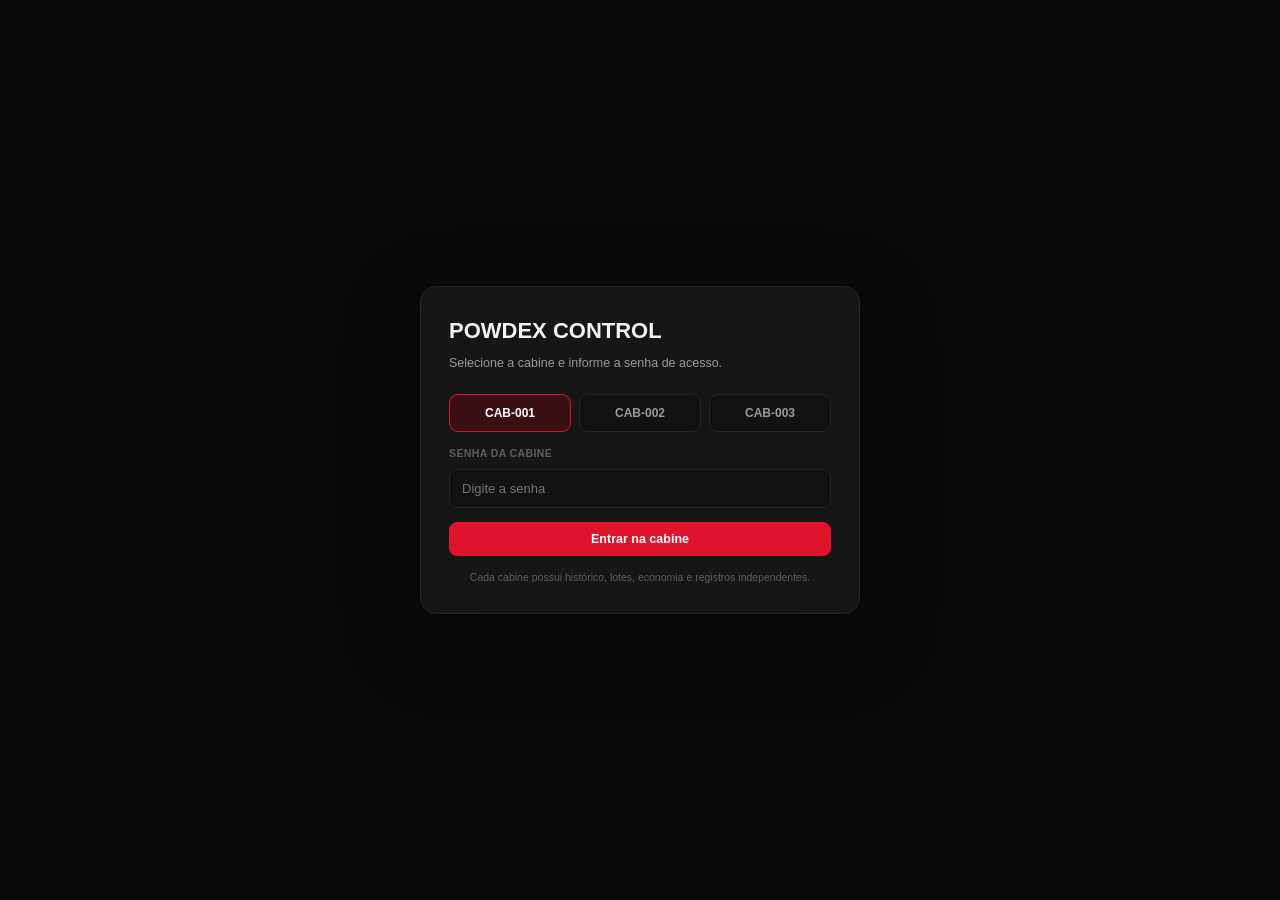
==== commit 0e2d64cc: "index.html" ====
--- a/index.html
+++ b/index.html
@@ -28,7 +28,7 @@
 *{box-sizing:border-box}
 html{-webkit-text-size-adjust:100%}
 body{margin:0;background:var(--bg);color:var(--text);font-family:var(--font);font-size:14px;line-height:1.45;-webkit-font-smoothing:antialiased}
-.app{min-height:100vh;display:none}.app.unlocked{display:block}
+.app{min-height:100vh}
 
 /* Topbar */
 .topbar{height:56px;background:var(--bg-elev);border-bottom:1px solid var(--border-soft);display:flex;align-items:center;justify-content:space-between;padding:0 22px;position:sticky;top:0;z-index:30}
@@ -43,7 +43,7 @@
 .dot{width:7px;height:7px;background:var(--green);border-radius:50%;box-shadow:0 0 0 3px rgba(62,207,142,.12)}
 
 /* Layout */
-.layout{display:grid;grid-template-columns:224px 1fr;max-width:1520px;margin:auto;position:relative}
+.layout{display:grid;grid-template-columns:224px minmax(0,1fr);max-width:1520px;margin:auto;position:relative}
 .sidebar{min-height:calc(100vh - 56px);background:var(--sidebar);border-right:1px solid var(--border-soft);padding:16px 12px;display:flex;flex-direction:column;gap:2px}
 .navbtn{position:relative;overflow:hidden;display:flex;align-items:center;gap:11px;width:100%;border:0;background:none;text-align:left;color:var(--text-dim);padding:10px 12px;border-radius:9px;cursor:pointer;font-size:13px;font-weight:500;font-family:inherit;transition:background-color .18s ease,color .18s ease,box-shadow .25s ease}
 .navbtn svg{width:17px;height:17px;flex:none;opacity:.85;transition:opacity .18s ease}
@@ -167,7 +167,7 @@
 
 /* Responsive */
 @media(max-width:1000px){
-  .layout{grid-template-columns:0 1fr}
+  .layout{grid-template-columns:minmax(0,1fr)}
   .hamburger{display:flex}
   .sidebar{position:fixed;top:56px;left:0;bottom:0;width:224px;transform:translateX(-100%);transition:transform .22s ease;z-index:25;box-shadow:0 0 40px rgba(0,0,0,.5)}
   body.sidebar-expanded .sidebar{transform:translateX(0)}
@@ -186,20 +186,162 @@
   th,td{padding:10px 12px}
 }
 
-/* Cabin access */
-.cabin-login{position:fixed;inset:0;display:flex;align-items:center;justify-content:center;background:var(--bg);z-index:100;padding:20px}
+/* Acesso por cabine */
+.cabin-login{position:fixed;inset:0;z-index:9999;display:flex;align-items:center;justify-content:center;background:var(--bg);padding:20px}
 .cabin-login.hidden{display:none}
 .cabin-login-card{width:min(440px,100%);background:var(--surface);border:1px solid var(--border);border-radius:16px;padding:28px;box-shadow:0 24px 80px rgba(0,0,0,.45)}
-.cabin-login-card h1{margin:0;font-size:22px}
-.cabin-login-card p{margin:6px 0 22px;color:var(--text-dim);font-size:12.5px}
-.cabin-options{display:grid;grid-template-columns:repeat(3,1fr);gap:8px;margin-bottom:14px}
-.cabin-option{border:1px solid var(--border);background:var(--bg-elev);color:var(--text-dim);border-radius:9px;padding:11px 8px;cursor:pointer;font-family:inherit;font-weight:650;font-size:12px}
-.cabin-option.active{border-color:var(--red);background:var(--red-soft);color:#fff}
-.cabin-login-card .field{margin-top:12px}
+.cabin-login-card h1{margin:0;font-size:22px}.cabin-login-card p{margin:7px 0 22px;color:var(--text-dim);font-size:12.5px}
+.cabin-options{display:grid;grid-template-columns:repeat(3,1fr);gap:8px;margin-bottom:14px}.cabin-option{border:1px solid var(--border);background:var(--bg-elev);color:var(--text-dim);border-radius:9px;padding:11px 8px;cursor:pointer;font-family:inherit;font-weight:700;font-size:12px}.cabin-option.active{border-color:var(--red);background:var(--red-soft);color:#fff}
 .cabin-login-card input{width:100%;margin-top:7px;border:1px solid var(--border);border-radius:8px;padding:11px 12px;background:var(--bg-elev);color:var(--text);outline:none;font-family:inherit;font-size:13px}
-.cabin-login-error{color:var(--red);font-size:12px;margin-top:9px;display:none}
-.cabin-login-hint{font-size:10.5px!important;color:var(--text-faint)!important;margin:14px 0 0!important;text-align:center}
-@media(max-width:600px){.cabin-login-card{padding:22px}.cabin-options{grid-template-columns:1fr}}
+.cabin-login-error{color:var(--red);font-size:12px;margin-top:9px;display:none}.cabin-login-hint{font-size:10.5px!important;color:var(--text-faint)!important;margin:14px 0 0!important;text-align:center}
+.app{display:none}.app.unlocked{display:block}
+.recovery-box{margin-top:4px}.recovery-note{margin-top:8px;font-size:11px;color:var(--text-faint)}
+@media(max-width:600px){.cabin-options{grid-template-columns:1fr}.cabin-login-card{padding:22px}}
+
+/* =====================================================================
+   AJUSTES DE LAYOUT RESPONSIVO (somente visual — sem alterar conteúdo,
+   cores, textos, funcionalidades ou JavaScript)
+   ===================================================================== */
+:root{--topbar-h:56px}
+.app{min-height:100vh;min-height:100dvh;overflow-x:clip}
+img,svg{max-width:100%}
+.head>div,.section-title>*,.grid>*,.reportgrid>*,.formgrid>*,.field,.card{min-width:0}
+.kpi .value,.report-big{overflow-wrap:anywhere}
+.report-row{flex-wrap:wrap;gap:2px 12px}
+.report-row strong{margin-left:auto;text-align:right}
+.brandwrap{min-width:0}
+.brand{min-width:0}
+
+/* Tablet e celular grande (menu lateral recolhido) */
+@media(max-width:1000px){
+  .sidebar{top:var(--topbar-h);width:min(280px,84vw);overflow-y:auto}
+  .navbtn{padding:13px 14px;font-size:14px}
+  .navbtn svg{width:19px;height:19px}
+  .grid{grid-template-columns:repeat(2,minmax(0,1fr))}
+  .drawers,.reportgrid,.formgrid{grid-template-columns:minmax(0,1fr)}
+}
+@media(min-width:720px) and (max-width:1000px){
+  .grid{grid-template-columns:repeat(4,minmax(0,1fr))}
+  .reportgrid,.formgrid{grid-template-columns:repeat(2,minmax(0,1fr))}
+}
+
+/* Tabelas viram listas de registros (sem rolagem lateral) */
+@media(max-width:1000px){
+  .table-wrap{overflow:visible}
+  table,thead,tbody{display:block;width:100%}
+  thead{position:absolute;width:1px;height:1px;overflow:hidden;clip:rect(0 0 0 0);white-space:nowrap}
+  tbody tr{display:grid;grid-template-columns:repeat(auto-fill,minmax(92px,1fr));gap:10px 12px;padding:12px 14px;border-bottom:1px solid var(--border-soft)}
+  tbody tr:last-child{border-bottom:0}
+  .card:not(.table-card) tbody tr{padding-left:0;padding-right:0}
+  tbody tr:hover td{background:transparent}
+  td{display:block;min-width:0;padding:0;border:0;white-space:normal;overflow-wrap:anywhere;font-size:13px;line-height:1.35}
+  td::before{display:block;margin-bottom:2px;font-size:9.5px;font-weight:650;letter-spacing:.5px;text-transform:uppercase;color:var(--text-faint);line-height:1.3}
+  td.empty{grid-column:1/-1;padding:14px 0;font-size:12.5px}
+  td.empty::before{content:none}
+  #overviewHistory td:nth-child(1):not(.empty)::before{content:"Hora"}
+  #overviewHistory td:nth-child(2):not(.empty)::before{content:"Lote"}
+  #overviewHistory td:nth-child(3):not(.empty)::before{content:"Gaveta"}
+  #overviewHistory td:nth-child(4):not(.empty)::before{content:"Peso do lote"}
+  #overviewHistory td:nth-child(5):not(.empty)::before{content:"Valor"}
+  #historyTable td:nth-child(1):not(.empty)::before{content:"Data/hora"}
+  #historyTable td:nth-child(2):not(.empty)::before{content:"Lote individual"}
+  #historyTable td:nth-child(3):not(.empty)::before{content:"Cabine"}
+  #historyTable td:nth-child(4):not(.empty)::before{content:"Gaveta"}
+  #historyTable td:nth-child(5):not(.empty)::before{content:"Peso"}
+  #historyTable td:nth-child(6):not(.empty)::before{content:"Preço/kg"}
+  #historyTable td:nth-child(7):not(.empty)::before{content:"Economia"}
+  #shiftTable td:nth-child(1):not(.empty)::before{content:"Data"}
+  #shiftTable td:nth-child(2):not(.empty)::before{content:"Turno"}
+  #shiftTable td:nth-child(3):not(.empty)::before{content:"Operador"}
+  #shiftTable td:nth-child(4):not(.empty)::before{content:"Cabine"}
+  #shiftTable td:nth-child(5):not(.empty)::before{content:"Início"}
+  #shiftTable td:nth-child(6):not(.empty)::before{content:"Fim"}
+  #shiftTable td:nth-child(7):not(.empty)::before{content:"Kg no turno"}
+  #traceTable td:nth-child(1):not(.empty)::before{content:"Lote"}
+  #traceTable td:nth-child(2):not(.empty)::before{content:"Data/hora"}
+  #traceTable td:nth-child(3):not(.empty)::before{content:"Cabine"}
+  #traceTable td:nth-child(4):not(.empty)::before{content:"Gaveta"}
+  #traceTable td:nth-child(5):not(.empty)::before{content:"Operador"}
+  #traceTable td:nth-child(6):not(.empty)::before{content:"Turno"}
+  #traceTable td:nth-child(7):not(.empty)::before{content:"Peso"}
+  #traceTable td:nth-child(8):not(.empty)::before{content:"Valor"}
+  #operatorTable td:nth-child(1):not(.empty)::before{content:"Operador"}
+  #operatorTable td:nth-child(2):not(.empty)::before{content:"Lotes"}
+  #operatorTable td:nth-child(3):not(.empty)::before{content:"Kg recuperados"}
+  #operatorTable td:nth-child(4):not(.empty)::before{content:"Economia"}
+}
+
+/* Celular */
+@media(max-width:600px){
+  :root{--topbar-h:60px}
+
+  /* Barra superior: marca à esquerda; status + trocar cabine empilhados à direita */
+  .topbar{height:var(--topbar-h);padding:6px 12px;display:grid;grid-template-columns:minmax(0,1fr) auto;grid-template-rows:auto auto;align-content:center;column-gap:10px;row-gap:4px}
+  .brandwrap{grid-column:1;grid-row:1 / span 2;gap:8px;align-self:center}
+  .hamburger{width:36px;height:36px}
+  .logo{height:26px}
+  .brand{font-size:14px;overflow:hidden;white-space:nowrap}
+  .brand small{font-size:9.5px;letter-spacing:.2px;white-space:nowrap;overflow:hidden;text-overflow:ellipsis}
+  .online{display:flex;grid-column:2;grid-row:1;justify-self:end;font-size:10px;gap:6px;line-height:1.2;white-space:nowrap}
+  .dot{width:6px;height:6px;box-shadow:0 0 0 2px rgba(62,207,142,.12)}
+  #switchCabinBtn{grid-column:2;grid-row:2;justify-self:end;margin:0!important;min-height:30px;padding:6px 10px;font-size:11.5px;line-height:1.2;white-space:nowrap}
+
+  /* Conteúdo */
+  .main{padding:14px 14px calc(36px + env(safe-area-inset-bottom))}
+  .head{gap:12px;margin-bottom:14px}
+  .head h1{font-size:clamp(19px,5.6vw,22px);line-height:1.2}
+  .head p{font-size:12.5px;line-height:1.45}
+  .head>.btn{width:100%}
+  .actions{flex-wrap:wrap}
+  #overview .head{flex-direction:row;align-items:center;justify-content:space-between}
+  #overview .head .actions{width:auto}
+  #overview .head .actions .btn{flex:none}
+
+  .btn{min-height:44px;font-size:13px}
+  .section-title{flex-wrap:wrap;margin-bottom:10px}
+  .section-title h2{flex:1 1 auto;line-height:1.3}
+  .section-title .btn{min-height:34px;padding:7px 10px;font-size:11.5px}
+  .section{margin-top:16px}
+  .card{padding:16px}
+  .table-card{padding:0}
+  .card.kpi{padding:14px}
+  .kpi .label{font-size:10px;letter-spacing:.4px}
+  .kpi .value{font-size:clamp(17px,5.4vw,21px);margin-top:6px}
+  .kpi .small{font-size:10.5px}
+  .report-big{font-size:clamp(22px,7vw,28px)}
+  .reportgrid{gap:12px}
+
+  /* Formulários (16px evita zoom automático ao focar no iOS) */
+  .formgrid{gap:12px}
+  .field input,.field select,.cabin-login-card input{font-size:16px;min-height:46px;padding:12px}
+  .recovery-box>.btn.primary,#startShift,#managerLoginBtn{width:100%}
+  #managerLogin{margin:12px auto!important}
+  .live{align-items:flex-start;margin-top:14px;line-height:1.5}
+  .pulse{margin-top:6px}
+  .table-card .empty{padding:14px 0}
+
+  .toast{left:12px;right:12px;bottom:calc(12px + env(safe-area-inset-bottom));max-width:none}
+
+  /* Tela de acesso à cabine */
+  .cabin-login{overflow-y:auto;padding:16px}
+  .cabin-login-card{margin:auto;padding:22px 18px}
+  .cabin-options{grid-template-columns:repeat(3,minmax(0,1fr))}
+  .cabin-option{padding:13px 4px;min-height:46px}
+}
+@media(min-width:400px) and (max-width:600px){
+  .recovery-box .formgrid{grid-template-columns:repeat(2,minmax(0,1fr));align-items:end}
+}
+@media(max-width:360px){
+  .topbar{padding:6px 10px}
+  .logo{height:24px}
+  .hamburger{width:34px;height:34px}
+  .brandwrap{gap:6px}
+  .brand{font-size:12.5px}
+  .brand small{font-size:8.5px;letter-spacing:.1px}
+  .online{font-size:9.5px;gap:5px}
+  #switchCabinBtn{padding:6px 8px;font-size:10.5px}
+  .main{padding-left:12px;padding-right:12px}
+}
 </style>
 </head>
 <body>
@@ -212,13 +354,10 @@
       <button class="cabin-option" data-cabin="CAB-002">CAB-002</button>
       <button class="cabin-option" data-cabin="CAB-003">CAB-003</button>
     </div>
-    <div class="field">
-      <label>Senha da cabine</label>
-      <input id="cabinPassword" type="password" placeholder="Digite a senha" autocomplete="off">
-    </div>
+    <div class="field"><label>Senha da cabine</label><input id="cabinPassword" type="password" placeholder="Digite a senha" autocomplete="off"></div>
     <button class="btn primary" id="cabinLoginBtn" style="margin-top:14px;width:100%">Entrar na cabine</button>
     <div id="cabinLoginError" class="cabin-login-error">Senha incorreta para esta cabine.</div>
-    <p class="cabin-login-hint">Cada cabine possui histórico e registros independentes.</p>
+    <p class="cabin-login-hint">Cada cabine possui histórico, lotes, economia e registros independentes.</p>
   </div>
 </div>
 <div id="app" class="app">
@@ -230,7 +369,7 @@
     <img class="logo" src="[data-uri]" alt="POWDEX">
     <div class="brand"><b>POWDEX</b> CONTROL<small>Sistema de recuperação de pó</small></div>
   </div>
-  <div class="online"><span class="dot"></span>Sistema conectado</div>
+  <div class="online"><span class="dot"></span>Sistema conectado</div><button class="btn" id="switchCabinBtn" style="margin-left:12px">Trocar cabine</button>
 </header>
 <div class="layout">
 <div class="sidebar-backdrop" onclick="document.body.classList.remove('sidebar-expanded')"></div>
@@ -251,21 +390,19 @@
 <div class="card kpi"><div class="label">Economia estimada</div><div class="value" id="kMoney">R$ 0,00</div><div class="small">peso × preço/kg</div></div>
 <div class="card kpi"><div class="label">Preço do pó</div><div class="value" id="kPrice">R$ 22,00/kg</div><div class="small">Configurações</div></div>
 </div>
-<div class="card section">
-  <div class="section-title"><h2>Registrar recuperação</h2><div class="cabinfo">Nº DA CABINE <b id="cabInfo">CAB-001</b></div></div>
-  <p class="help">Quando uma gaveta for esvaziada, pese o saco recuperado, selecione a gaveta correspondente e informe o peso em kg. O lote, o histórico e a economia serão atualizados automaticamente.</p>
-  <div class="formgrid" style="margin-top:14px">
-    <div class="field"><label>Funcionário responsável</label><input id="recoveryEmployee" type="text" placeholder="Ex.: João" autocomplete="name"></div>
-    <div class="field"><label>Gaveta</label><select id="recoveryDrawer"><option value="1">Gaveta 01</option><option value="2">Gaveta 02</option><option value="3">Gaveta 03</option></select></div>
-    <div class="field"><label>Peso recuperado (kg)</label><input id="recoveryKg" type="number" min="0.1" step="0.1" placeholder="Ex.: 6,2"></div>
-  </div>
-  <button class="btn primary" id="registerRecovery" style="margin-top:14px">Confirmar recuperação</button>
+<div class="card section recovery-box">
+<div class="section-title"><h2>Registrar recuperação</h2><div class="cabinfo">Nº DA CABINE <b id="cabInfo">CAB-001</b></div></div>
+<p class="help">Quando uma gaveta for esvaziada, pese o saco recuperado, selecione a gaveta correspondente e informe o peso real. O sistema cria o lote e calcula automaticamente a economia.</p>
+<div class="formgrid" style="margin-top:14px">
+  <div class="field"><label>Gaveta</label><select id="recoveryDrawer"><option value="1">Gaveta 01</option><option value="2">Gaveta 02</option><option value="3">Gaveta 03</option></select></div>
+  <div class="field"><label>Peso recuperado (kg)</label><input id="recoveryKg" type="number" min="0.1" step="0.1" placeholder="Ex.: 6,2"></div>
+</div>
+<button class="btn primary" id="registerRecovery" style="margin-top:14px">Confirmar recuperação</button>
+<div class="recovery-note">O funcionário é definido pela gerência em <b>Gerenciamento Geral</b>; ele não é solicitado nesta tela.</div>
 </div>
 <div class="section"><div class="section-title"><h2>Últimos registros</h2><button class="btn" onclick="showPage('history')">Ver histórico completo</button></div><div class="card table-card"><div class="table-wrap"><table><thead><tr><th>Hora</th><th>Lote</th><th>Gaveta</th><th>Peso do lote</th><th>Valor</th></tr></thead><tbody id="overviewHistory"></tbody></table></div></div></div>
-<div class="live"><span class="pulse"></span><span id="liveText">Sistema pronto para registrar a próxima recuperação.</span></div>
+<div class="live"><span class="pulse"></span><span id="liveText">Simulação parada. Cada lote terá peso final aleatório entre 15 e 50 kg, respeitando o teto de 50 kg por gaveta.</span></div>
 </section>
-
-
 
 <section id="history" class="page">
 <div class="head"><div><h1>Histórico de lotes</h1><p>Registro individual de tudo que foi coletado.</p></div><div class="actions"><button class="btn green" id="csvBtn">⇩ Exportar CSV</button><button class="btn" id="clearHistory">Limpar histórico</button></div></div>
@@ -304,8 +441,8 @@
 
 <div id="managerPanel" style="display:none">
   <div class="grid">
-    <div class="card kpi"><div class="label">Cabines</div><div class="value" id="mCabines">3</div><div class="small">cadastradas</div></div>
-    <div class="card kpi"><div class="label">Cabines ativas</div><div class="value" id="mActiveCabines">0</div><div class="small">com registros</div></div>
+    <div class="card kpi"><div class="label">Cabines</div><div class="value" id="mCabines">1</div><div class="small">cadastrada(s)</div></div>
+    <div class="card kpi"><div class="label">Gavetas monitoradas</div><div class="value">3</div><div class="small">CAB-001</div></div>
     <div class="card kpi"><div class="label">Operadores</div><div class="value" id="mOperators">0</div><div class="small">com registros</div></div>
     <div class="card kpi"><div class="label">Economia acumulada</div><div class="value" id="mEconomy">R$ 0,00</div><div class="small">histórico completo</div></div>
   </div>
@@ -326,7 +463,7 @@
 
     <div class="card">
       <div class="section-title"><h2>Resumo por cabine</h2><span class="badge">TEMPO REAL</span></div>
-      <div id="cabSummaryList"></div>
+      <div class="report-row"><span>CAB-001</span><strong id="cabWeight">0,0 kg</strong></div>
       <div class="report-row"><span>Lotes registrados</span><strong id="cabLots">0</strong></div>
       <div class="report-row"><span>Economia estimada</span><strong id="cabMoney">R$ 0,00</strong></div>
       <div class="report-row"><span>Último lote</span><strong class="lot" id="cabLastLot">—</strong></div>
@@ -361,9 +498,9 @@
 <section id="settings" class="page">
 <div class="head"><div><h1>Configurações</h1><p>Parâmetros usados nos registros e nos cálculos.</p></div><button class="btn primary" id="saveSettings">Salvar configurações</button></div>
 <div class="card">
-  <div class="fieldgroup"><div class="fieldgroup-title">Cabine ativa</div><div class="formgrid"><div class="field"><label>Número da cabine</label><input id="setCab" value="CAB-001" disabled></div></div></div>
+  <div class="fieldgroup"><div class="fieldgroup-title">Cabine</div><div class="formgrid"><div class="field"><label>Número da cabine</label><input id="setCab" value="CAB-001" disabled></div></div></div>
   <div class="fieldgroup"><div class="fieldgroup-title">Valores</div><div class="formgrid"><div class="field"><label>Preço do pó por kg (R$)</label><input id="setPrice" type="number" min="0" step=".01" value="22"></div></div></div>
-  <p class="help" style="margin-top:6px">O preço/kg pode ser alterado para a cabine ativa. Cada cabine mantém seu próprio histórico, lotes, economia e registros de gavetas.</p>
+  <p class="help" style="margin-top:6px">O preço/kg pode ser alterado para a cabine ativa. Ao salvar, os indicadores, histórico e relatório passam a usar imediatamente o novo preço.</p>
 </div>
 <div class="card section"><div class="section-title"><h2>Exemplo de cálculo</h2></div><div class="report-row"><span>Se uma gaveta tiver 37,5 kg</span><strong id="example">37,5 × R$ 22,00 = R$ 825,00</strong></div></div>
 </section>
@@ -374,432 +511,108 @@
 <div id="toast" class="toast"></div>
 
 <script>
-const KEY="powdex-control-v3";
-const CABIN_PASSWORDS={
-  "CAB-001":"POWDEX001",
-  "CAB-002":"POWDEX002",
-  "CAB-003":"POWDEX003"
-};
-function newCabin(id){
-  return {
-    cab:id,price:22,seq:1,managerLogged:false,currentShift:null,shiftHistory:[],
-    drawers:[
-      {id:1,lots:0,total:0,lastLot:"—"},
-      {id:2,lots:0,total:0,lastLot:"—"},
-      {id:3,lots:0,total:0,lastLot:"—"}
-    ],
-    history:[]
-  };
-}
-const DEFAULT={
-  activeCab:null,
-  cabins:{
-    "CAB-001":newCabin("CAB-001"),
-    "CAB-002":newCabin("CAB-002"),
-    "CAB-003":newCabin("CAB-003")
-  }
-};
+const KEY="powdex-control-v5";
+const CABIN_PASSWORDS={"CAB-001":"POWDEX001","CAB-002":"POWDEX002","CAB-003":"POWDEX003"};
+function newCabin(id){return {cab:id,price:22,seq:1,managerLogged:false,currentShift:null,shiftHistory:[],drawers:[
+{id:1,lots:0,total:0,lastLot:"—"},{id:2,lots:0,total:0,lastLot:"—"},{id:3,lots:0,total:0,lastLot:"—"}],history:[]}}
+const DEFAULT={activeCab:null,cabins:{"CAB-001":newCabin("CAB-001"),"CAB-002":newCabin("CAB-002"),"CAB-003":newCabin("CAB-003")}};
 let s=JSON.parse(localStorage.getItem(KEY)||"null");
-if(!s||!s.cabins){
-  const old=JSON.parse(localStorage.getItem("powdex-control-v2")||"null");
-  s=structuredClone(DEFAULT);
-  if(old){
-    s.cabins["CAB-001"].price=old.price??22;
-    s.cabins["CAB-001"].seq=old.seq??1;
-    s.cabins["CAB-001"].history=old.history||[];
-    s.cabins["CAB-001"].shiftHistory=old.shiftHistory||[];
-    s.cabins["CAB-001"].currentShift=old.currentShift||null;
-    if(old.drawers){
-      s.cabins["CAB-001"].drawers=s.cabins["CAB-001"].drawers.map((d,i)=>({
-        id:i+1,lots:d.lots||0,total:d.total||0,lastLot:d.lastLot||"—"
-      }));
-    }
-  }
-}
-Object.keys(DEFAULT.cabins).forEach(id=>{
-  if(!s.cabins[id])s.cabins[id]=structuredClone(DEFAULT.cabins[id]);
-});
+if(!s||!s.cabins||!s.cabins["CAB-001"]||!s.cabins["CAB-002"]||!s.cabins["CAB-003"]){s=structuredClone(DEFAULT)}
+for(const id of Object.keys(DEFAULT.cabins)){
+ if(!s.cabins[id])s.cabins[id]=structuredClone(DEFAULT.cabins[id]);
+ const c=s.cabins[id]; c.cab=id;c.price=Number.isFinite(Number(c.price))?Number(c.price):22;c.seq=Number(c.seq)||1;c.history=Array.isArray(c.history)?c.history:[];c.shiftHistory=Array.isArray(c.shiftHistory)?c.shiftHistory:[];c.drawers=Array.isArray(c.drawers)&&c.drawers.length===3?c.drawers:structuredClone(DEFAULT.cabins[id].drawers);c.currentShift=c.currentShift||null;c.managerLogged=false;
+}
 s.activeCab=null;
-let activeCabin=null;
-let selectedLoginCab="CAB-001";
-
-// Firebase Realtime Database — mesma base usada pelo POWDEX CONTROL.
-// A interface permanece igual; o Firebase passa a ser a fonte principal dos dados.
-const FIREBASE_DB_URL="https://powdex-control-default-rtdb.firebaseio.com";
-let firebaseReady=false;
-let firebaseSyncing=false;
-let firebasePollTimer=null;
-let firebaseWriteToken=0;
-
-function cacheSave(){
-  localStorage.setItem(KEY,JSON.stringify(s));
-}
-
-async function firebaseRequest(path, options={}){
-  const url=FIREBASE_DB_URL+path+(path.includes("?")?"&":"?")+"t="+Date.now();
-  const res=await fetch(url,{
-    ...options,
-    headers:{"Content-Type":"application/json",...(options.headers||{})},
-    cache:"no-store"
-  });
-  if(!res.ok) throw new Error("Firebase HTTP "+res.status);
-  return res.status===204?null:await res.json();
-}
-
-function cleanCabinForFirebase(cab){
-  const copy=structuredClone(cab);
-  // Estado de sessão do navegador não precisa ficar no banco.
-  copy.managerLogged=false;
-  return copy;
-}
-
-async function saveCabinToFirebase(cabId){
-  const c=s.cabins[cabId];
-  if(!c)return;
-  const token=++firebaseWriteToken;
-  cacheSave();
-  try{
-    await firebaseRequest(`/cabins/${encodeURIComponent(cabId)}.json`,{
-      method:"PUT",
-      body:JSON.stringify(cleanCabinForFirebase(c))
-    });
-    firebaseReady=true;
-  }catch(err){
-    console.warn("Firebase: não foi possível salvar",err);
-    firebaseReady=false;
-    if(token===firebaseWriteToken) toast("Firebase indisponível. Dados mantidos localmente.");
-  }
-}
-
-function save(){
-  cacheSave();
-  if(activeCabin) saveCabinToFirebase(activeCabin);
-}
-
-async function loadFirebase(){
-  try{
-    const remote=await firebaseRequest("/cabins.json");
-    if(remote && typeof remote==="object" && Object.keys(remote).length){
-      Object.keys(DEFAULT.cabins).forEach(id=>{
-        if(remote[id]){
-          const localSession=s.cabins[id]?.managerLogged||false;
-          s.cabins[id]={...structuredClone(DEFAULT.cabins[id]),...remote[id],managerLogged:localSession};
-          s.cabins[id].cab=id;
-        }
-      });
-      cacheSave();
-    }else{
-      // Primeira instalação: envia os dados locais atuais para o Firebase.
-      for(const id of Object.keys(s.cabins)) await saveCabinToFirebase(id);
-    }
-    firebaseReady=true;
-    if(activeCabin) render();
-    if(document.getElementById("management")?.classList.contains("active")) managerRender();
-  }catch(err){
-    console.warn("Firebase: leitura indisponível",err);
-    firebaseReady=false;
-  }
-}
-
-async function refreshFirebase(){
-  if(firebaseSyncing || !activeCabin)return;
-  firebaseSyncing=true;
-  try{
-    const remote=await firebaseRequest(`/cabins/${encodeURIComponent(activeCabin)}.json`);
-    if(remote && typeof remote==="object"){
-      const logged=s.cabins[activeCabin]?.managerLogged||false;
-      s.cabins[activeCabin]={...structuredClone(DEFAULT.cabins[activeCabin]),...remote,managerLogged:logged};
-      s.cabins[activeCabin].cab=activeCabin;
-      cacheSave();
-      render();
-      if(document.getElementById("management")?.classList.contains("active")) managerRender();
-      firebaseReady=true;
-    }
-  }catch(err){
-    firebaseReady=false;
-  }finally{
-    firebaseSyncing=false;
-  }
-}
-
-function startFirebasePolling(){
-  if(firebasePollTimer)clearInterval(firebasePollTimer);
-  firebasePollTimer=setInterval(refreshFirebase,3000);
-}
-function fmt(n){return Number(n).toLocaleString("pt-BR",{minimumFractionDigits:1,maximumFractionDigits:1})}
-function money(n){return Number(n).toLocaleString("pt-BR",{style:"currency",currency:"BRL"})}
+let activeCabin=null, selectedLoginCab="CAB-001";
+function save(){localStorage.setItem(KEY,JSON.stringify(s))}
+function cabin(){return activeCabin?s.cabins[activeCabin]:null}
+function fmt(n){return Number(n||0).toLocaleString("pt-BR",{minimumFractionDigits:1,maximumFractionDigits:1})}
+function money(n){return Number(n||0).toLocaleString("pt-BR",{style:"currency",currency:"BRL"})}
 function pad(n){return String(n).padStart(4,"0")}
-
-function cabinData(){return s.cabins[activeCabin]}
+function refreshFade(el){if(!el)return;el.classList.remove("table-refresh");void el.offsetWidth;el.classList.add("table-refresh")}
 function render(){
- const c=cabinData();
- if(!c)return;
- document.getElementById("cabineTitle").textContent=c.cab;
- document.getElementById("cabInfo").textContent=c.cab;
- document.getElementById("kTotal").textContent=fmt(c.history.reduce((a,x)=>a+x.kg,0))+" kg";
- document.getElementById("kLots").textContent=c.history.length;
- document.getElementById("kMoney").textContent=money(c.history.reduce((a,x)=>a+x.kg,0)*c.price);
- document.getElementById("kPrice").textContent=money(c.price)+"/kg";
- document.getElementById("setCab").value=c.cab;
- document.getElementById("setPrice").value=c.price;
-
- const overviewHistoryEl=document.getElementById("overviewHistory");
- overviewHistoryEl.innerHTML=c.history.slice(0,8).map(x=>`<tr><td>${x.time}</td><td class="lot">${x.lot}</td><td>Gaveta ${String(x.drawer).padStart(2,"0")}</td><td><b>${fmt(x.kg)} kg</b></td><td>${money(x.kg*c.price)}</td></tr>`).join("")||`<tr><td colspan="5" class="empty">Nenhum lote registrado.</td></tr>`;
- refreshFade(overviewHistoryEl);
-
- const historyTableEl=document.getElementById("historyTable");
- historyTableEl.innerHTML=c.history.map(x=>`<tr><td>${x.time}</td><td class="lot">${x.lot}</td><td>${x.cab}</td><td>Gaveta ${String(x.drawer).padStart(2,"0")}</td><td><b>${fmt(x.kg)} kg</b></td><td>${money(c.price)}</td><td><b>${money(x.kg*c.price)}</b></td></tr>`).join("")||`<tr><td colspan="7" class="empty">Nenhum lote registrado.</td></tr>`;
- refreshFade(historyTableEl);
-
- const total=c.history.reduce((a,x)=>a+x.kg,0), lots=c.history.length, value=total*c.price;
- document.getElementById("hKg").textContent=fmt(total)+" kg";
- document.getElementById("hLots").textContent=lots;
- document.getElementById("hAvg").textContent=fmt(lots?total/lots:0)+" kg";
- document.getElementById("hValue").textContent=money(value);
- document.getElementById("rMoney").textContent=money(value);
- document.getElementById("rKg").textContent=fmt(total)+" kg";
- document.getElementById("rPrice").textContent=money(c.price)+"/kg";
+ const c=cabin();if(!c)return;
+ const total=c.history.reduce((a,x)=>a+Number(x.kg||0),0), lots=c.history.length, value=total*c.price;
+ document.getElementById("cabineTitle").textContent=c.cab;document.getElementById("cabInfo").textContent=c.cab;
+ document.getElementById("kTotal").textContent=fmt(total)+" kg";document.getElementById("kLots").textContent=lots;document.getElementById("kMoney").textContent=money(value);document.getElementById("kPrice").textContent=money(c.price)+"/kg";
+ document.getElementById("setCab").value=c.cab;document.getElementById("setPrice").value=c.price;
+ const oh=document.getElementById("overviewHistory");oh.innerHTML=c.history.slice(0,8).map(x=>`<tr><td>${x.time}</td><td class="lot">${x.lot}</td><td>Gaveta ${String(x.drawer).padStart(2,"0")}</td><td><b>${fmt(x.kg)} kg</b></td><td>${money(x.kg*c.price)}</td></tr>`).join("")||`<tr><td colspan="5" class="empty">Nenhum lote registrado.</td></tr>`;refreshFade(oh);
+ const ht=document.getElementById("historyTable");ht.innerHTML=c.history.map(x=>`<tr><td>${x.time}</td><td class="lot">${x.lot}</td><td>${x.cab}</td><td>Gaveta ${String(x.drawer).padStart(2,"0")}</td><td><b>${fmt(x.kg)} kg</b></td><td>${money(c.price)}</td><td><b>${money(x.kg*c.price)}</b></td></tr>`).join("")||`<tr><td colspan="7" class="empty">Nenhum lote registrado.</td></tr>`;refreshFade(ht);
+ document.getElementById("hKg").textContent=fmt(total)+" kg";document.getElementById("hLots").textContent=lots;document.getElementById("hAvg").textContent=fmt(lots?total/lots:0)+" kg";document.getElementById("hValue").textContent=money(value);
+ document.getElementById("rMoney").textContent=money(value);document.getElementById("rKg").textContent=fmt(total)+" kg";document.getElementById("rPrice").textContent=money(c.price)+"/kg";
  document.getElementById("drawerReport").innerHTML=c.drawers.map(d=>`<div class="report-row"><span>Gaveta ${String(d.id).padStart(2,"0")} — ${d.lots} lote(s), ${fmt(d.total)} kg</span><strong>${money(d.total*c.price)}</strong></div>`).join("");
  document.getElementById("generalReport").innerHTML=`<div class="report-row"><span>Total de lotes registrados</span><strong>${lots}</strong></div><div class="report-row"><span>Peso total recuperado</span><strong>${fmt(total)} kg</strong></div><div class="report-row"><span>Preço atual por kg</span><strong>${money(c.price)}</strong></div><div class="report-row"><span><b>Economia total estimada</b></span><strong>${money(value)}</strong></div>`;
  document.getElementById("example").textContent=`37,5 × ${money(c.price)} = ${money(37.5*c.price)}`;
  document.getElementById("liveText").textContent=`Sistema pronto para registrar a próxima recuperação na ${c.cab}.`;
 }
-
 function managerRender(){
- const logged=!!cabinData()?.managerLogged;
- document.getElementById("managerLogin").style.display=logged?"none":"block";
- document.getElementById("managerPanel").style.display=logged?"block":"none";
- if(!logged)return;
-
- const all=Object.values(s.cabins);
- const totalAll=all.reduce((sum,c)=>sum+c.history.reduce((a,x)=>a+x.kg,0),0);
- const activeCount=all.filter(c=>c.history.length>0).length;
- const ops=[...new Set(all.flatMap(c=>c.history.map(x=>x.operator).filter(Boolean)))];
- document.getElementById("mCabines").textContent=3;
- document.getElementById("mActiveCabines").textContent=activeCount;
- document.getElementById("mOperators").textContent=ops.length;
- document.getElementById("mEconomy").textContent=money(all.reduce((sum,c)=>sum+c.history.reduce((a,x)=>a+x.kg,0)*c.price,0));
-
- const c=cabinData(), sh=c.currentShift;
- document.getElementById("currentOperator").textContent=sh?.operator||"Não informado";
- document.getElementById("currentShiftBadge").textContent=sh?.shift||"SEM TURNO";
- document.getElementById("currentShiftTime").textContent=sh?.timeRange||"—";
- document.getElementById("currentCabin").textContent=c.cab;
- document.getElementById("operatorInput").value=sh?.operator||"";
- document.getElementById("shiftInput").value=sh?.shift||"1º Turno";
-
- document.getElementById("cabSummaryList").innerHTML=all.map(x=>{
-   const kg=x.history.reduce((a,h)=>a+h.kg,0), val=kg*x.price;
-   return `<div class="report-row"><span>${x.cab}</span><strong>${fmt(kg)} kg · ${x.history.length} lote(s) · ${money(val)}</strong></div>`;
- }).join("");
-
- const shiftRows=all.flatMap(x=>x.shiftHistory.map(h=>({...h,cab:x.cab})));
- const shiftTableEl=document.getElementById("shiftTable");
- shiftTableEl.innerHTML=shiftRows.slice().reverse().map(x=>`<tr><td>${x.date}</td><td>${x.shift}</td><td><b>${x.operator}</b></td><td>${x.cab}</td><td>${x.start}</td><td>${x.end||"Em andamento"}</td><td>${fmt(x.kg)} kg</td></tr>`).join("")||`<tr><td colspan="7" class="empty">Nenhum turno registrado.</td></tr>`;
- refreshFade(shiftTableEl);
-
- const allHistory=all.flatMap(x=>x.history);
- const traceTableEl=document.getElementById("traceTable");
- traceTableEl.innerHTML=allHistory.map(x=>`<tr><td class="lot">${x.lot}</td><td>${x.time}</td><td>${x.cab}</td><td>Gaveta ${String(x.drawer).padStart(2,"0")}</td><td>${x.operator||"Não informado"}</td><td>${x.shift||"—"}</td><td>${fmt(x.kg)} kg</td><td>${money(x.kg*(s.cabins[x.cab]?.price||0))}</td></tr>`).join("")||`<tr><td colspan="8" class="empty">Nenhum lote registrado.</td></tr>`;
- refreshFade(traceTableEl);
-
- const map={};
- allHistory.forEach(x=>{const op=x.operator||"Não informado";if(!map[op])map[op]={lots:0,kg:0,value:0};map[op].lots++;map[op].kg+=x.kg;map[op].value+=x.kg*(s.cabins[x.cab]?.price||0)});
- const operatorTableEl=document.getElementById("operatorTable");
- operatorTableEl.innerHTML=Object.entries(map).sort((a,b)=>b[1].kg-a[1].kg).map(([op,v])=>`<tr><td><b>${op}</b></td><td>${v.lots}</td><td>${fmt(v.kg)} kg</td><td><b>${money(v.value)}</b></td></tr>`).join("")||`<tr><td colspan="4" class="empty">Ainda não há produtividade registrada.</td></tr>`;
- refreshFade(operatorTableEl);
-
- const events=allHistory.slice().sort((a,b)=>b.timestamp-a.timestamp).slice(0,20).map(x=>`<div style="padding:9px 0;border-bottom:1px solid var(--border-soft)"><b>${x.time}</b> — Lote <span class="lot">${x.lot}</span> fechado na Gaveta ${String(x.drawer).padStart(2,"0")}, ${fmt(x.kg)} kg, cabine: <b>${x.cab}</b>, operador: <b>${x.operator||"Não informado"}</b>, ${x.shift||"sem turno"}.</div>`).join("");
- document.getElementById("timeline").innerHTML=events||"Nenhum evento registrado.";
-}
+ const c=cabin();if(!c)return;const logged=!!c.managerLogged;
+ document.getElementById("managerLogin").style.display=logged?"none":"block";document.getElementById("managerPanel").style.display=logged?"block":"none";if(!logged)return;
+ const total=c.history.reduce((a,x)=>a+x.kg,0),value=total*c.price,ops=[...new Set(c.history.map(x=>x.operator).filter(Boolean))];
+ document.getElementById("mCabines").textContent=3;document.getElementById("mOperators").textContent=ops.length;document.getElementById("mEconomy").textContent=money(value);
+ const sh=c.currentShift;document.getElementById("currentOperator").textContent=sh?.operator||"Não informado";document.getElementById("currentShiftBadge").textContent=sh?.shift||"SEM TURNO";document.getElementById("currentShiftTime").textContent=sh?.timeRange||"—";document.getElementById("currentCabin").textContent=c.cab;document.getElementById("operatorInput").value=sh?.operator||"";document.getElementById("shiftInput").value=sh?.shift||"1º Turno";
+ document.getElementById("cabWeight").textContent=fmt(total)+" kg";document.getElementById("cabLots").textContent=c.history.length;document.getElementById("cabMoney").textContent=money(value);document.getElementById("cabLastLot").textContent=c.history[0]?.lot||"—";
+ const st=document.getElementById("shiftTable");st.innerHTML=c.shiftHistory.slice().reverse().map(x=>`<tr><td>${x.date}</td><td>${x.shift}</td><td><b>${x.operator}</b></td><td>${x.cab}</td><td>${x.start}</td><td>${x.end||"Em andamento"}</td><td>${fmt(x.kg)} kg</td></tr>`).join("")||`<tr><td colspan="7" class="empty">Nenhum turno registrado.</td></tr>`;refreshFade(st);
+ const tt=document.getElementById("traceTable");tt.innerHTML=c.history.map(x=>`<tr><td class="lot">${x.lot}</td><td>${x.time}</td><td>${x.cab}</td><td>Gaveta ${String(x.drawer).padStart(2,"0")}</td><td>${x.operator||"Não informado"}</td><td>${x.shift||"—"}</td><td>${fmt(x.kg)} kg</td><td>${money(x.kg*c.price)}</td></tr>`).join("")||`<tr><td colspan="8" class="empty">Nenhum lote registrado.</td></tr>`;refreshFade(tt);
+ const map={};c.history.forEach(x=>{const op=x.operator||"Não informado";if(!map[op])map[op]={lots:0,kg:0};map[op].lots++;map[op].kg+=x.kg});
+ const ot=document.getElementById("operatorTable");ot.innerHTML=Object.entries(map).sort((a,b)=>b[1].kg-a[1].kg).map(([op,v])=>`<tr><td><b>${op}</b></td><td>${v.lots}</td><td>${fmt(v.kg)} kg</td><td><b>${money(v.kg*c.price)}</b></td></tr>`).join("")||`<tr><td colspan="4" class="empty">Ainda não há produtividade registrada.</td></tr>`;refreshFade(ot);
+ document.getElementById("timeline").innerHTML=c.history.slice(0,20).map(x=>`<div style="padding:9px 0;border-bottom:1px solid var(--border-soft)"><b>${x.time}</b> — Lote <span class="lot">${x.lot}</span> fechado na Gaveta ${String(x.drawer).padStart(2,"0")}, ${fmt(x.kg)} kg, operador: <b>${x.operator||"Não informado"}</b>, ${x.shift||"sem turno"}.</div>`).join("")||"Nenhum evento registrado.";
+}
+function toast(t){const x=document.getElementById("toast");x.textContent=t;x.classList.add("show");setTimeout(()=>x.classList.remove("show"),2500)}
+function showPage(id){document.querySelectorAll(".page").forEach(p=>p.classList.toggle("active",p.id===id));document.querySelectorAll(".navbtn").forEach(b=>b.classList.toggle("active",b.dataset.page===id));render();if(id==="management")managerRender()}
+window.showPage=showPage;document.querySelectorAll(".navbtn").forEach(b=>b.onclick=()=>{showPage(b.dataset.page);document.body.classList.remove("sidebar-expanded")});
 
 function loginManager(){
- const c=cabinData();
- const u=document.getElementById("managerUser").value.trim().toUpperCase(),p=document.getElementById("managerPass").value;
- if(u==="GERENCIA"&&p==="POWDEX2026"){c.managerLogged=true;save();managerRender();toast("Acesso da gerência liberado.");}
- else document.getElementById("loginError").style.display="block";
-}
-function logoutManager(){const c=cabinData();c.managerLogged=false;save();managerRender();toast("Sessão da gerência encerrada.")}
-
+ const c=cabin(),u=document.getElementById("managerUser").value.trim().toUpperCase(),p=document.getElementById("managerPass").value;
+ if(u==="GERENCIA"&&p==="POWDEX2026"){c.managerLogged=true;save();managerRender();toast("Acesso da gerência liberado.")}else document.getElementById("loginError").style.display="block";
+}
+function logoutManager(){const c=cabin();c.managerLogged=false;save();managerRender();toast("Sessão da gerência encerrada.")}
 function openShift(){
- const c=cabinData();
- const op=document.getElementById("operatorInput").value.trim()||"Operador não informado", sh=document.getElementById("shiftInput").value;
- const ranges={"1º Turno":"06:00–14:00","2º Turno":"14:00–22:00","3º Turno":"22:00–06:00"};
- const now=new Date(), date=now.toLocaleDateString("pt-BR"), start=now.toLocaleTimeString("pt-BR",{hour:"2-digit",minute:"2-digit",second:"2-digit"});
- if(c.currentShift){
-   const old=c.currentShift;old.end=start;
-   old.kg=c.history.filter(x=>x.operator===old.operator&&x.shift===old.shift&&x.time.startsWith(old.date)).reduce((a,x)=>a+x.kg,0);
-   c.shiftHistory.push(old);
+ const c=cabin(),op=document.getElementById("operatorInput").value.trim(),sh=document.getElementById("shiftInput").value;
+ if(!op){toast("Informe o nome do funcionário no Gerenciamento Geral.");return}
+ const ranges={"1º Turno":"06:00–14:00","2º Turno":"14:00–22:00","3º Turno":"22:00–06:00"};const now=new Date(),date=now.toLocaleDateString("pt-BR"),start=now.toLocaleTimeString("pt-BR",{hour:"2-digit",minute:"2-digit",second:"2-digit"});
+ if(c.currentShift){const old={...c.currentShift};old.end=start;old.kg=c.history.filter(x=>x.operator===old.operator&&x.shift===old.shift&&x.time.startsWith(old.date)).reduce((a,x)=>a+x.kg,0);c.shiftHistory.push(old)}
+ c.currentShift={date,shift:sh,operator:op,cab:c.cab,start,timeRange:ranges[sh]};save();managerRender();toast(`${sh} aberto para ${op}.`)
+}
+
+function createLot(drawerId,kg){
+ const c=cabin(),d=c.drawers.find(x=>x.id===Number(drawerId));kg=Number(String(kg).replace(",","."));
+ if(!d){toast("Selecione uma gaveta.");return false}if(!Number.isFinite(kg)||kg<=0){toast("Informe um peso válido.");return false}if(kg>50){toast("O peso do lote não pode ultrapassar 50 kg.");return false}
+ const now=new Date(),date=now.toLocaleDateString("pt-BR"),time=now.toLocaleTimeString("pt-BR"),lot="L"+now.toISOString().slice(0,10).replaceAll("-","")+"-"+pad(c.seq++);
+ d.lots++;d.total=+(d.total+kg).toFixed(1);d.lastLot=lot;
+ c.history.unshift({time:date+" "+time,timestamp:now.getTime(),lot,cab:c.cab,drawer:d.id,kg:+kg.toFixed(1),operator:c.currentShift?.operator||"Não informado",shift:c.currentShift?.shift||"—"});
+ save();render();if(document.getElementById("management").classList.contains("active"))managerRender();toast(`Lote ${lot} registrado — ${fmt(kg)} kg`);return true;
+}
+function resetCabin(){
+ const c=cabin();if(!c)return;
+ if(confirm(`Zerar TODOS os dados da ${c.cab}?\n\nSerão apagados histórico, lotes, pesos acumulados, turnos e numeração dos lotes desta cabine.`)){
+  const id=c.cab,price=c.price; s.cabins[id]=newCabin(id);s.cabins[id].price=price;save();render();managerRender();toast(`Dados da ${id} zerados.`)
  }
- c.currentShift={date,shift:sh,operator:op,cab:c.cab,start,timeRange:ranges[sh]};
- save();managerRender();toast(`${sh} aberto para ${op}.`);
-}
-
-function showPage(id){
- document.querySelectorAll(".page").forEach(p=>p.classList.toggle("active",p.id===id));
- document.querySelectorAll(".navbtn").forEach(b=>b.classList.toggle("active",b.dataset.page===id));
- render();
- if(id==="management")managerRender();
-}
-window.showPage=showPage;
-document.querySelectorAll(".navbtn").forEach(b=>b.onclick=()=>{showPage(b.dataset.page);document.body.classList.remove("sidebar-expanded")});
-
-function toast(t){const x=document.getElementById("toast");x.textContent=t;x.classList.add("show");setTimeout(()=>x.classList.remove("show"),2500)}
-
-function createLot(drawerId,kg,employee){
- const c=cabinData();
- kg=Number(kg);
- employee=String(employee||"").trim();
- if(!employee){toast("Informe o nome do funcionário.");return false}
- if(!Number.isFinite(kg)||kg<=0){toast("Informe um peso válido.");return false}
- const d=c.drawers.find(x=>x.id===Number(drawerId));
- if(!d){toast("Gaveta inválida.");return false}
- const now=new Date(), date=now.toLocaleDateString("pt-BR"), time=now.toLocaleTimeString("pt-BR");
- const lot="L"+now.toISOString().slice(0,10).replaceAll("-","")+"-"+pad(c.seq++);
- d.lastLot=lot;d.lots++;d.total=+(d.total+kg).toFixed(1);
- c.history.unshift({
-   time:date+" "+time,
-   timestamp:now.getTime(),
-   lot,cab:c.cab,drawer:d.id,kg:+kg.toFixed(1),
-   operator:employee,
-   shift:c.currentShift?.shift||"—"
- });
- save();render();if(document.getElementById("management").classList.contains("active"))managerRender();
- toast(`Lote ${lot} registrado — ${fmt(kg)} kg — ${employee}`);
- return true;
-}
-
-function resetCabin(){
- const c=cabinData();
- if(!c)return;
- if(confirm(`Zerar TODOS os dados da ${c.cab}? Esta ação apagará o histórico, lotes, pesos das gavetas, turnos e numeração dos lotes desta cabine.`)){
-   const cabId=c.cab;
-   const price=c.price;
-   const managerLogged=c.managerLogged;
-   s.cabins[cabId]=newCabin(cabId);
-   s.cabins[cabId].price=price;
-   s.cabins[cabId].managerLogged=managerLogged;
-   save();
-   render();
-   managerRender();
-   document.getElementById("recoveryKg").value="";
-   document.getElementById("recoveryEmployee").value="";
-   toast(`Todos os dados da ${cabId} foram zerados.`);
- }
-}
-
+}
 function csv(){
- const all=Object.values(s.cabins), rows=[["Data/hora","Lote","Cabine","Gaveta","Peso (kg)","Preço/kg (R$)","Economia (R$)"]];
- all.forEach(c=>c.history.forEach(x=>rows.push([x.time,x.lot,x.cab,x.drawer,x.kg,c.price,(x.kg*c.price).toFixed(2)])));
- let txt="\uFEFF"+rows.map(r=>r.map(v=>`"${String(v).replaceAll('"','""')}"`).join(";")).join("\n");
- let a=document.createElement("a");a.href=URL.createObjectURL(new Blob([txt],{type:"text/csv;charset=utf-8"}));a.download="powdex_relatorio_lotes.csv";a.click();URL.revokeObjectURL(a.href)
-}
-
-function selectCabin(id){
- selectedLoginCab=id;
- document.querySelectorAll(".cabin-option").forEach(b=>b.classList.toggle("active",b.dataset.cabin===id));
- document.getElementById("cabinPassword").value="";
- document.getElementById("cabinLoginError").style.display="none";
- document.getElementById("cabinPassword").focus();
-}
+ const c=cabin(),rows=[["Data/hora","Lote","Cabine","Gaveta","Peso (kg)","Preço/kg (R$)","Economia (R$)","Operador","Turno"],...c.history.map(x=>[x.time,x.lot,x.cab,x.drawer,x.kg,c.price,(x.kg*c.price).toFixed(2),x.operator||"Não informado",x.shift||"—"])];
+ const txt="\uFEFF"+rows.map(r=>r.map(v=>`"${String(v).replaceAll('"','""')}"`).join(";")).join("\n");const a=document.createElement("a");a.href=URL.createObjectURL(new Blob([txt],{type:"text/csv;charset=utf-8"}));a.download=`powdex_${c.cab}_relatorio.csv`;a.click();URL.revokeObjectURL(a.href)
+}
+
+function selectCabin(id){selectedLoginCab=id;document.querySelectorAll(".cabin-option").forEach(b=>b.classList.toggle("active",b.dataset.cabin===id));document.getElementById("cabinPassword").value="";document.getElementById("cabinLoginError").style.display="none";document.getElementById("cabinPassword").focus()}
 function unlockCabin(){
  const pass=document.getElementById("cabinPassword").value;
- if(pass!==CABIN_PASSWORDS[selectedLoginCab]){
-   document.getElementById("cabinLoginError").style.display="block";
-   return;
- }
- activeCabin=selectedLoginCab;
- s.activeCab=activeCabin;
- s.cabins[activeCabin].managerLogged=false;
- save();
- document.getElementById("cabinLogin").classList.add("hidden");
- document.getElementById("app").classList.add("unlocked");
- render();
- showPage("overview");
-}
-function lockCabin(){
- if(!activeCabin)return;
- s.cabins[activeCabin].managerLogged=false;
- s.activeCab=null;
- save();
- activeCabin=null;
- document.getElementById("app").classList.remove("unlocked");
- document.getElementById("cabinLogin").classList.remove("hidden");
- document.getElementById("cabinPassword").value="";
- document.getElementById("cabinLoginError").style.display="none";
- selectedLoginCab="CAB-001";
- document.querySelectorAll(".cabin-option").forEach(b=>b.classList.toggle("active",b.dataset.cabin==="CAB-001"));
-}
+ if(pass!==CABIN_PASSWORDS[selectedLoginCab]){document.getElementById("cabinLoginError").style.display="block";return}
+ activeCabin=selectedLoginCab;s.activeCab=activeCabin;s.cabins[activeCabin].managerLogged=false;save();document.getElementById("cabinLogin").classList.add("hidden");document.getElementById("app").classList.add("unlocked");render();showPage("overview");
+}
+function lockCabin(){activeCabin=null;s.activeCab=null;save();document.getElementById("app").classList.remove("unlocked");document.getElementById("cabinLogin").classList.remove("hidden");document.getElementById("cabinPassword").value="";document.getElementById("cabinLoginError").style.display="none";selectedLoginCab="CAB-001";document.querySelectorAll(".cabin-option").forEach(b=>b.classList.toggle("active",b.dataset.cabin==="CAB-001"))}
 
 document.querySelectorAll(".cabin-option").forEach(b=>b.onclick=()=>selectCabin(b.dataset.cabin));
-document.getElementById("cabinLoginBtn").onclick=unlockCabin;
-document.getElementById("cabinPassword").onkeydown=e=>{if(e.key==="Enter")unlockCabin()};
-document.getElementById("switchCabinBtn").onclick=lockCabin;
-
-document.getElementById("registerRecovery").onclick=()=>{
- const employee=document.getElementById("recoveryEmployee").value;
- const drawer=document.getElementById("recoveryDrawer").value;
- const kg=document.getElementById("recoveryKg").value;
- if(createLot(drawer,kg,employee)){
-   document.getElementById("recoveryKg").value="";
-   document.getElementById("recoveryKg").focus();
- }
-};
+document.getElementById("cabinLoginBtn").onclick=unlockCabin;document.getElementById("cabinPassword").onkeydown=e=>{if(e.key==="Enter")unlockCabin()};document.getElementById("switchCabinBtn").onclick=lockCabin;
+document.getElementById("registerRecovery").onclick=()=>{const ok=createLot(document.getElementById("recoveryDrawer").value,document.getElementById("recoveryKg").value);if(ok){document.getElementById("recoveryKg").value="";document.getElementById("recoveryKg").focus()}};
 document.getElementById("recoveryKg").onkeydown=e=>{if(e.key==="Enter")document.getElementById("registerRecovery").click()};
-document.getElementById("recoveryEmployee").onkeydown=e=>{if(e.key==="Enter")document.getElementById("recoveryKg").focus()};
 document.getElementById("resetBtn").onclick=resetCabin;
-document.getElementById("saveSettings").onclick=()=>{
- const c=cabinData();
- c.price=Math.max(0,Number(document.getElementById("setPrice").value)||0);
- save();render();managerRender();toast("Configurações salvas.");
-};
-document.getElementById("setPrice").oninput=()=>{
- const p=Math.max(0,Number(document.getElementById("setPrice").value)||0);
- document.getElementById("example").textContent=`37,5 × ${money(p)} = ${money(37.5*p)}`;
-};
-document.getElementById("clearHistory").onclick=()=>{
- const c=cabinData();
- if(confirm(`Apagar todo o histórico da ${c.cab}?`)){
-   c.history=[];
-   c.drawers.forEach(d=>{d.lots=0;d.total=0;d.lastLot="—"});
-   save();render();toast(`Histórico da ${c.cab} apagado.`);
- }
-};
-document.getElementById("csvBtn").onclick=csv;
-document.getElementById("reportCsv").onclick=csv;
-document.getElementById("managerLoginBtn").onclick=loginManager;
-document.getElementById("managerPass").onkeydown=e=>{if(e.key==="Enter")loginManager()};
-document.getElementById("logoutManager").onclick=logoutManager;
-document.getElementById("startShift").onclick=openShift;
-document.getElementById("managerCsv").onclick=()=>{csv();toast("Relatório de lotes exportado.")};
-
-function attachRipples(){
- const reduce=window.matchMedia("(prefers-reduced-motion: reduce)").matches;
- if(reduce)return;
- document.querySelectorAll(".btn, .navbtn").forEach(el=>{
-  if(el.dataset.rippleBound)return;
-  el.dataset.rippleBound="1";
-  el.addEventListener("pointerdown",e=>{
-   const rect=el.getBoundingClientRect();
-   const size=Math.max(rect.width,rect.height)*1.1;
-   const span=document.createElement("span");
-   span.className="ripple";
-   span.style.width=span.style.height=size+"px";
-   span.style.left=(e.clientX-rect.left-size/2)+"px";
-   span.style.top=(e.clientY-rect.top-size/2)+"px";
-   el.appendChild(span);
-   span.addEventListener("animationend",()=>span.remove());
-  });
- });
-}
-attachRipples();
-
-// Inicializa a sincronização sem alterar a tela de entrada.
-loadFirebase();
-startFirebasePolling();
-
-document.getElementById("app").classList.remove("unlocked");
-document.getElementById("cabinLogin").classList.remove("hidden");
+document.getElementById("saveSettings").onclick=()=>{const c=cabin(),p=Math.max(0,Number(String(document.getElementById("setPrice").value).replace(",","."))||0);c.price=p;save();render();managerRender();toast("Preço por kg atualizado.")};
+document.getElementById("setPrice").oninput=()=>{const p=Math.max(0,Number(String(document.getElementById("setPrice").value).replace(",","."))||0);document.getElementById("example").textContent=`37,5 × ${money(p)} = ${money(37.5*p)}`};
+document.getElementById("clearHistory").onclick=()=>{const c=cabin();if(confirm(`Apagar todo o histórico da ${c.cab}?`)){c.history=[];c.drawers.forEach(d=>{d.lots=0;d.total=0;d.lastLot="—"});save();render();managerRender();toast("Histórico apagado.")}};
+document.getElementById("csvBtn").onclick=csv;document.getElementById("reportCsv").onclick=csv;document.getElementById("managerLoginBtn").onclick=loginManager;document.getElementById("managerPass").onkeydown=e=>{if(e.key==="Enter")loginManager()};document.getElementById("logoutManager").onclick=logoutManager;document.getElementById("startShift").onclick=openShift;document.getElementById("managerCsv").onclick=()=>{csv();toast("Relatório exportado.")};
+
+document.getElementById("app").classList.remove("unlocked");document.getElementById("cabinLogin").classList.remove("hidden");
 </script>
 </body>
 </html>
